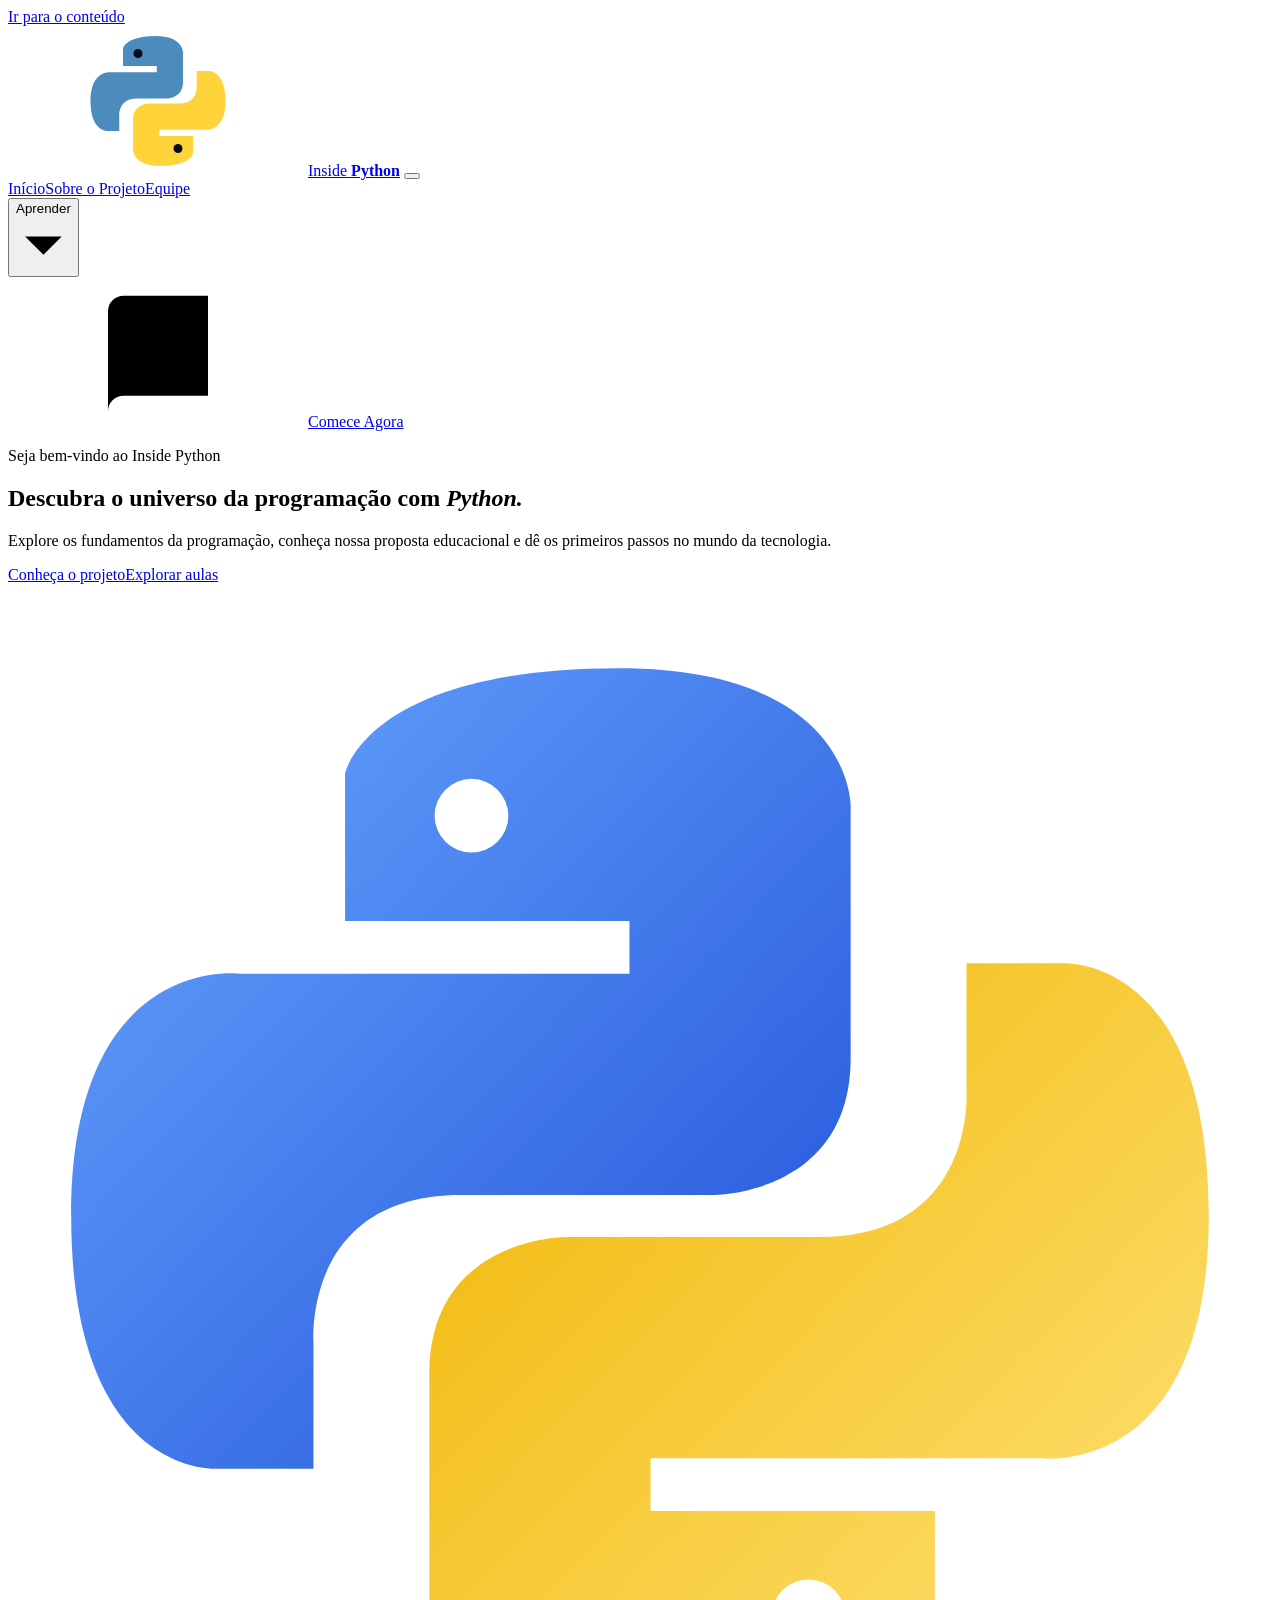
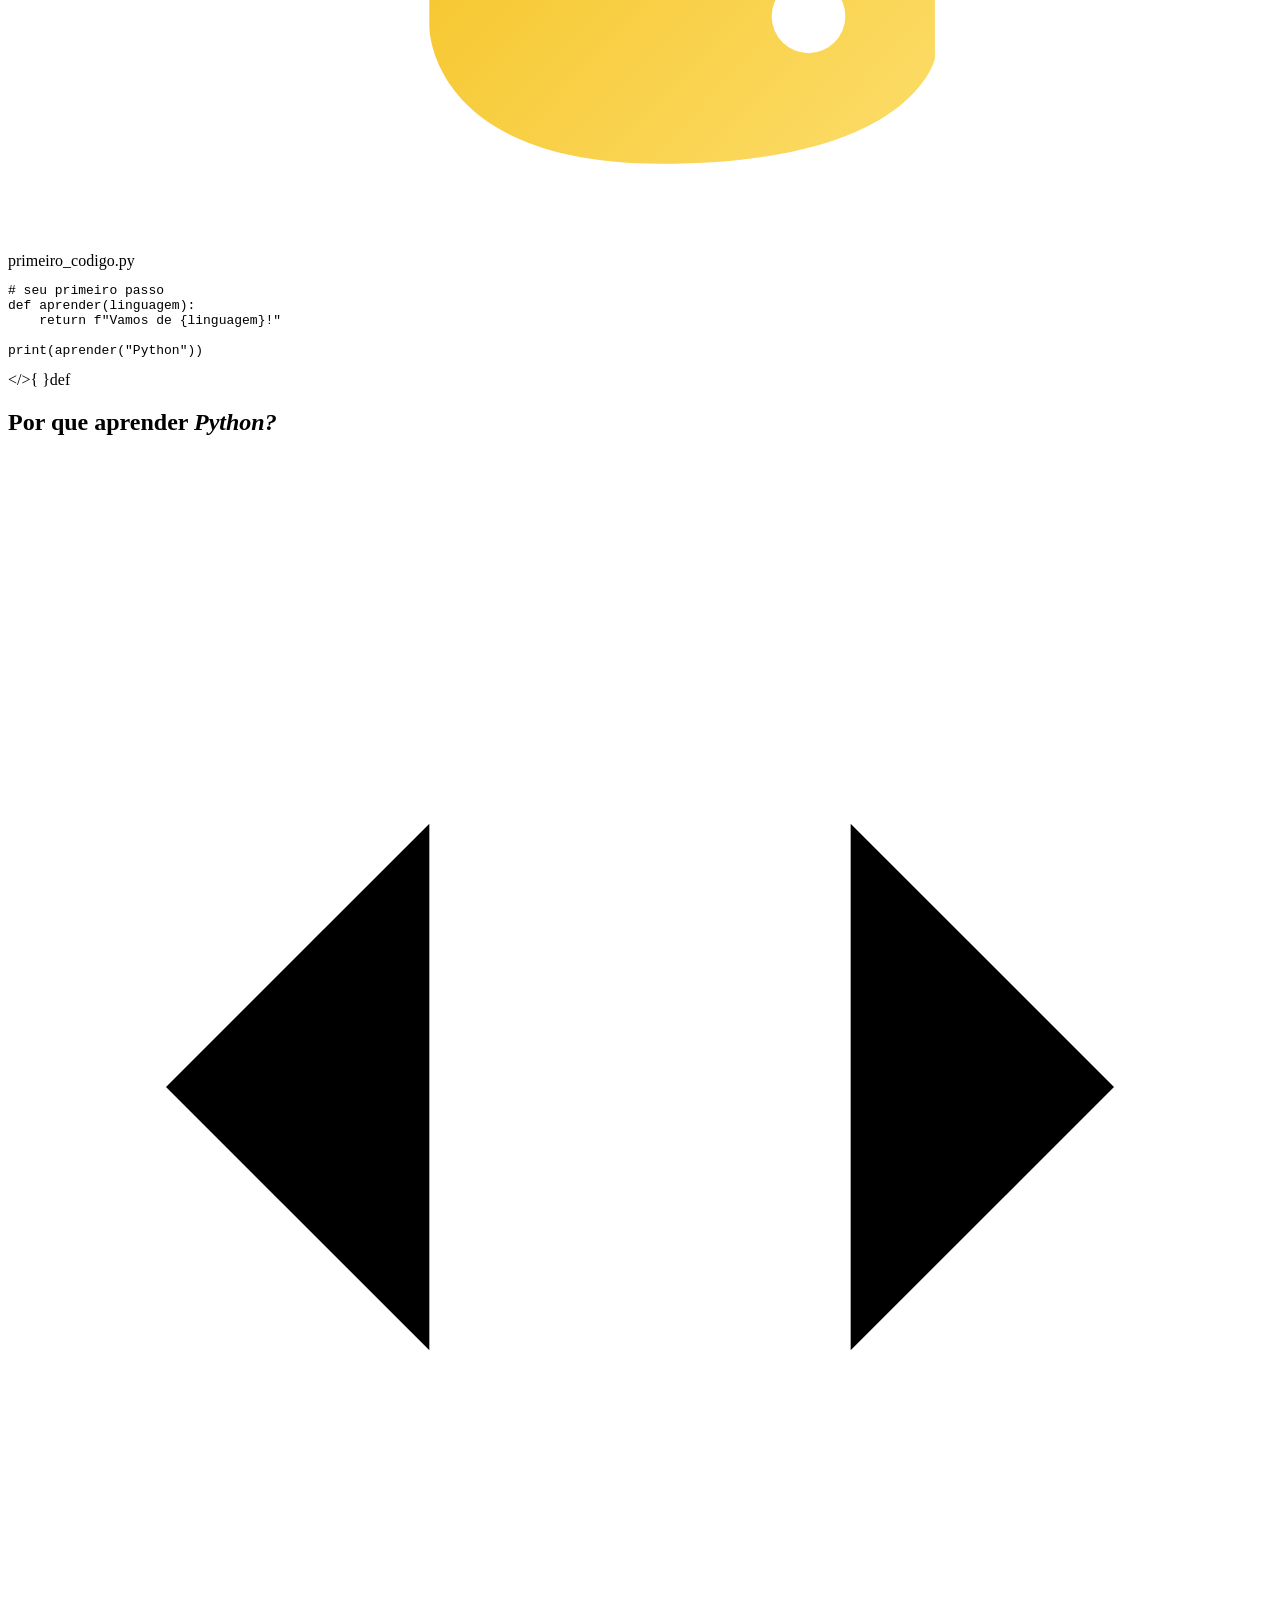
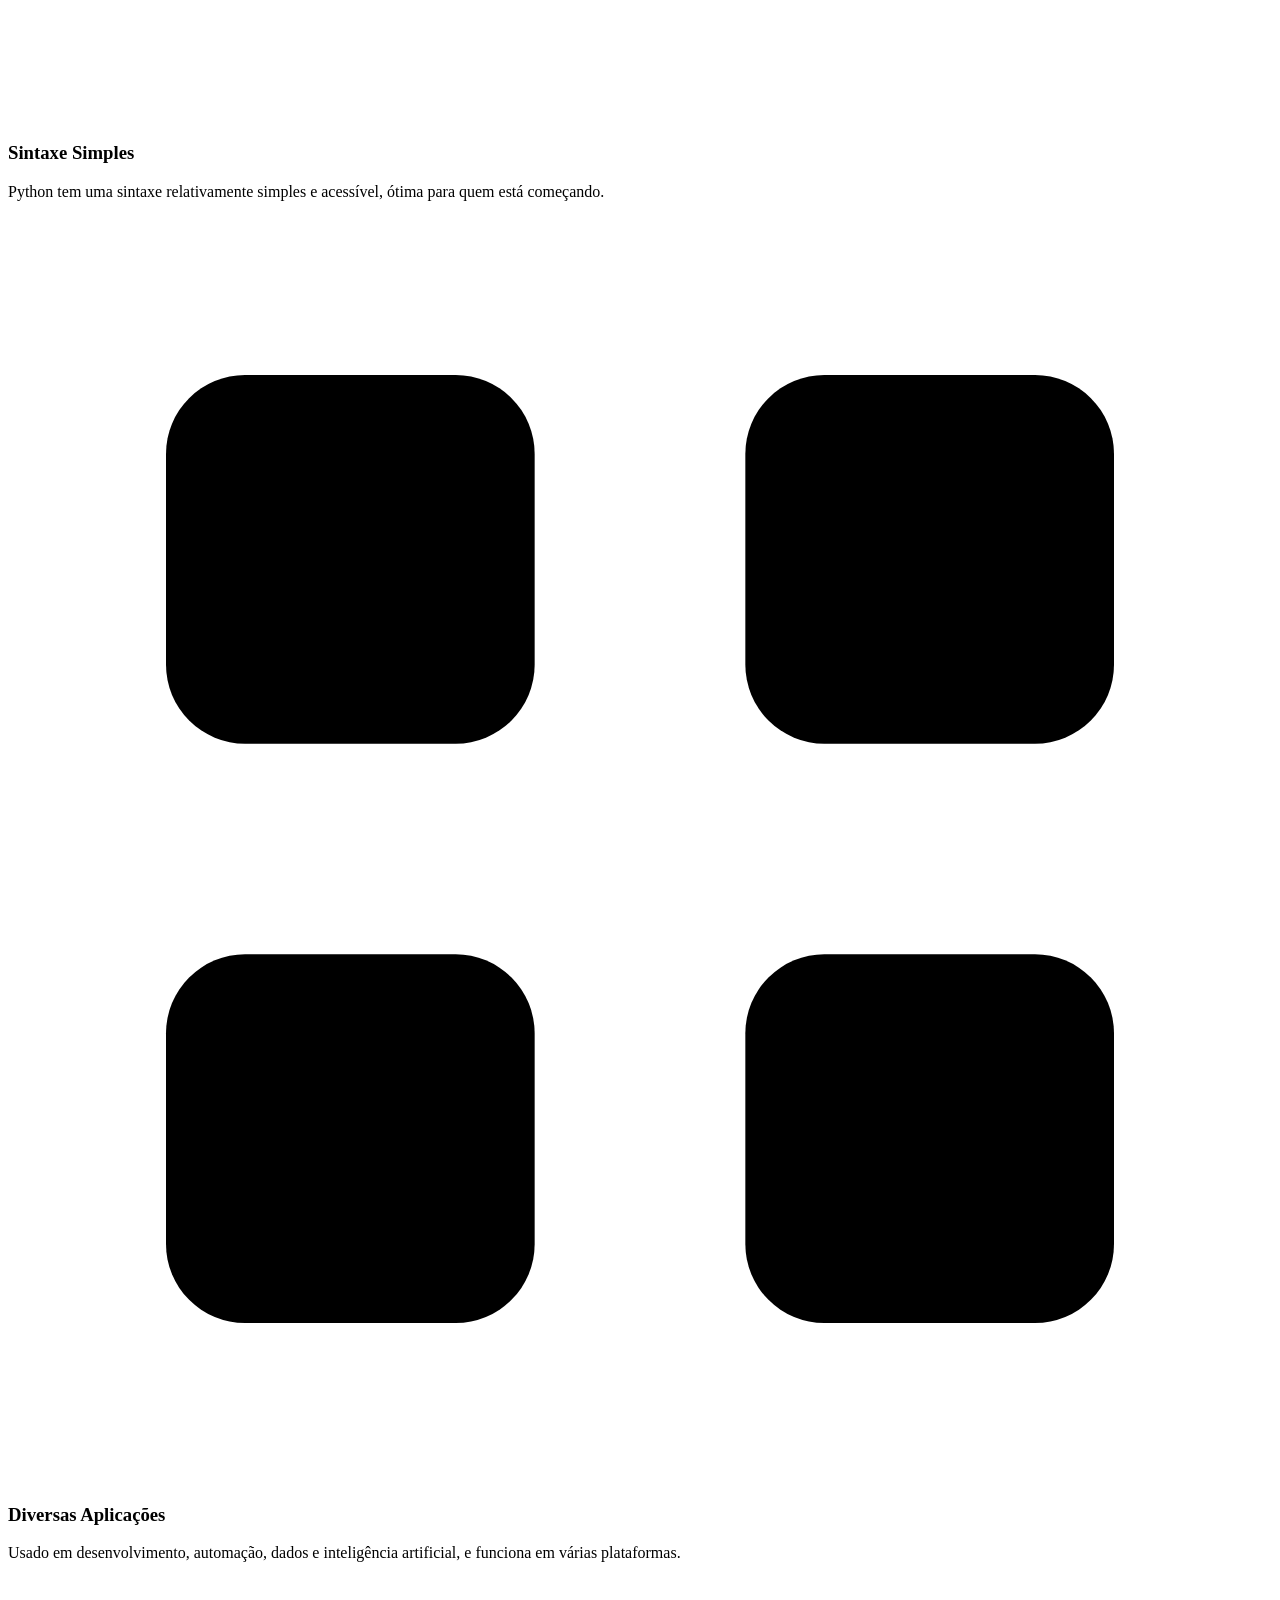
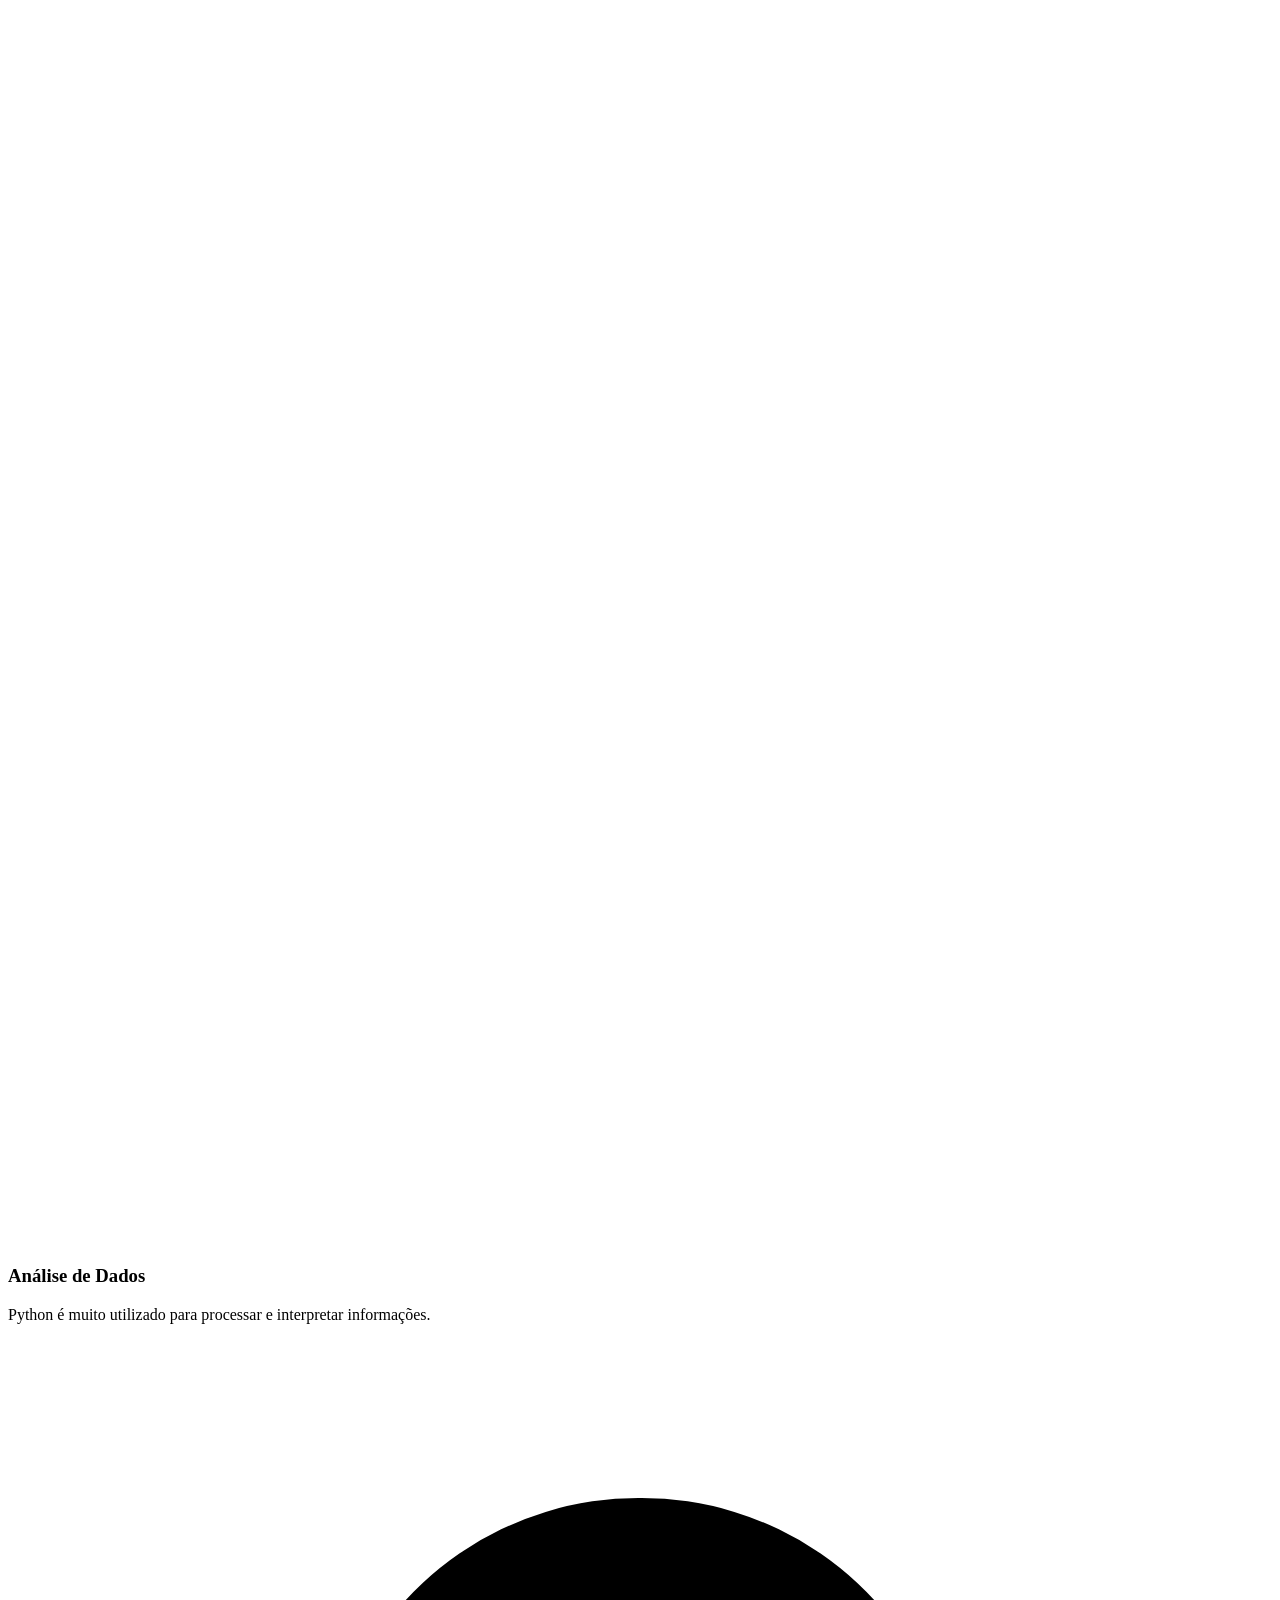
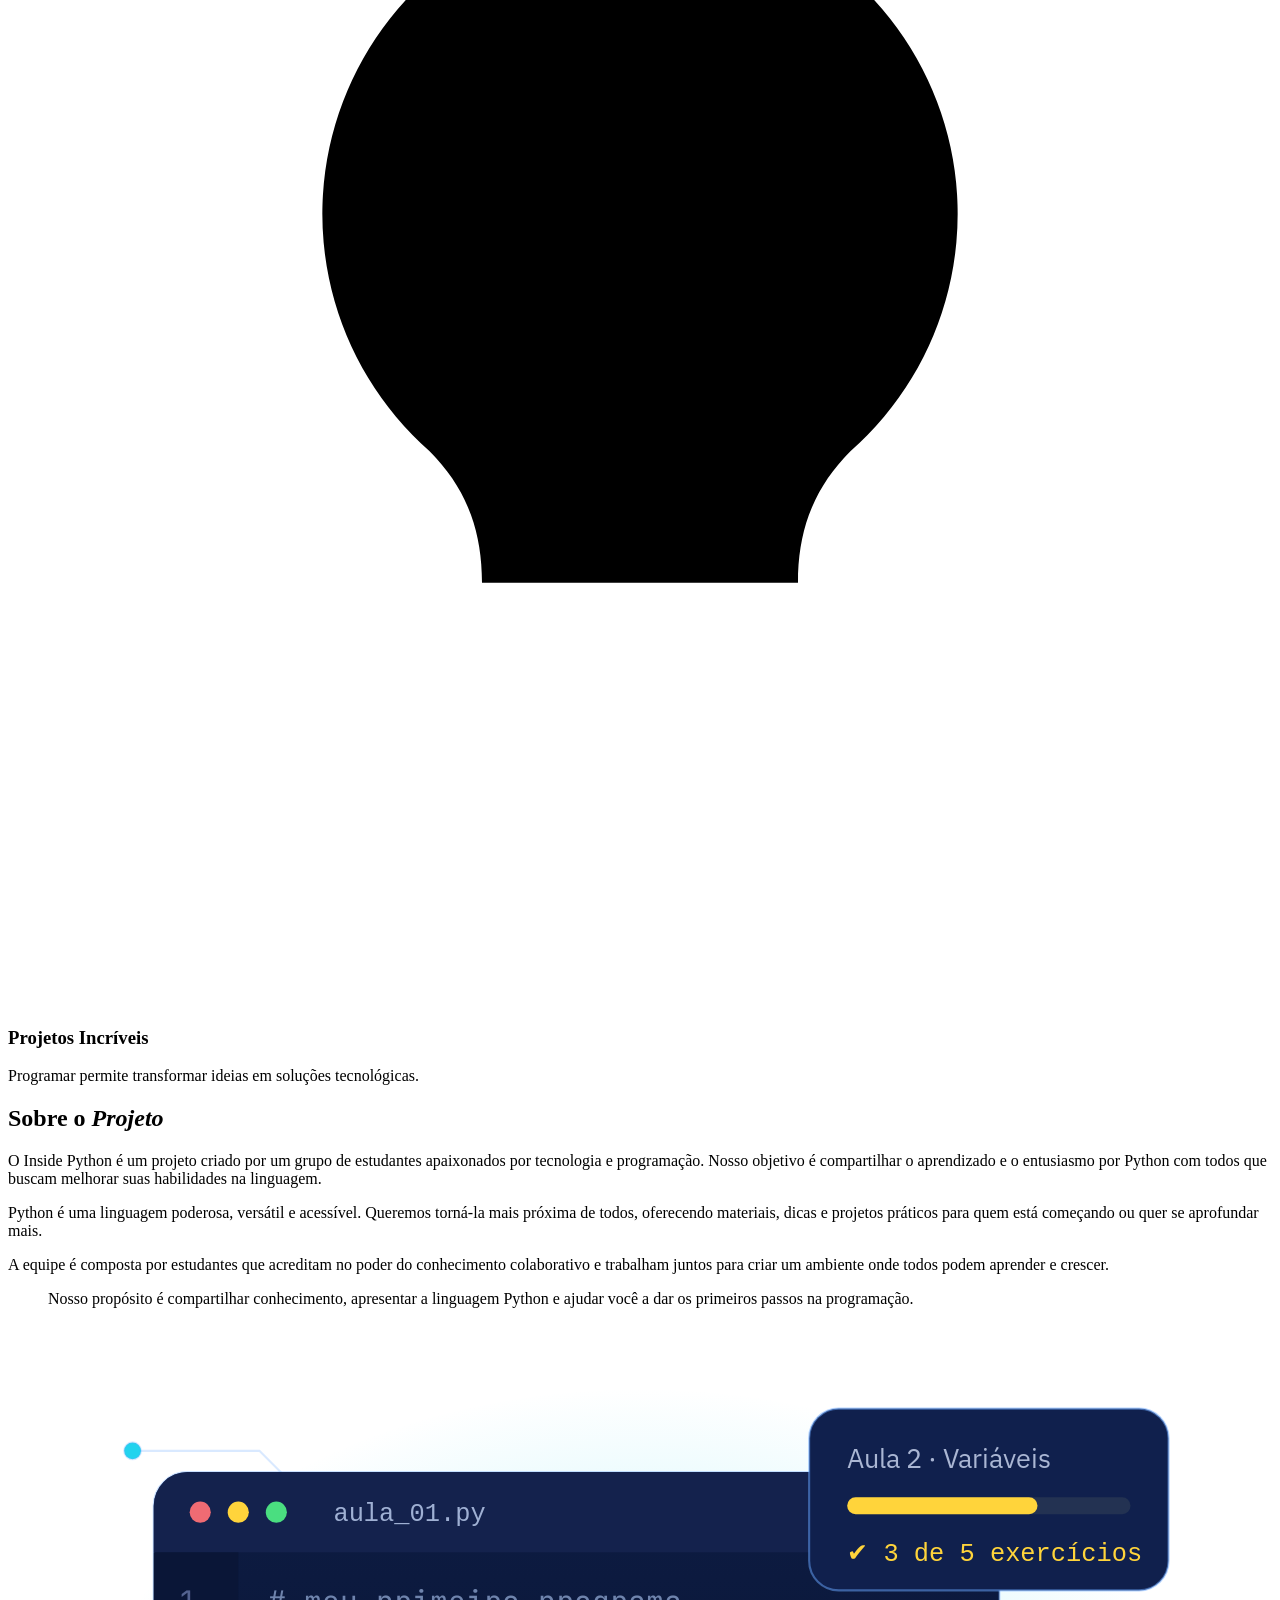
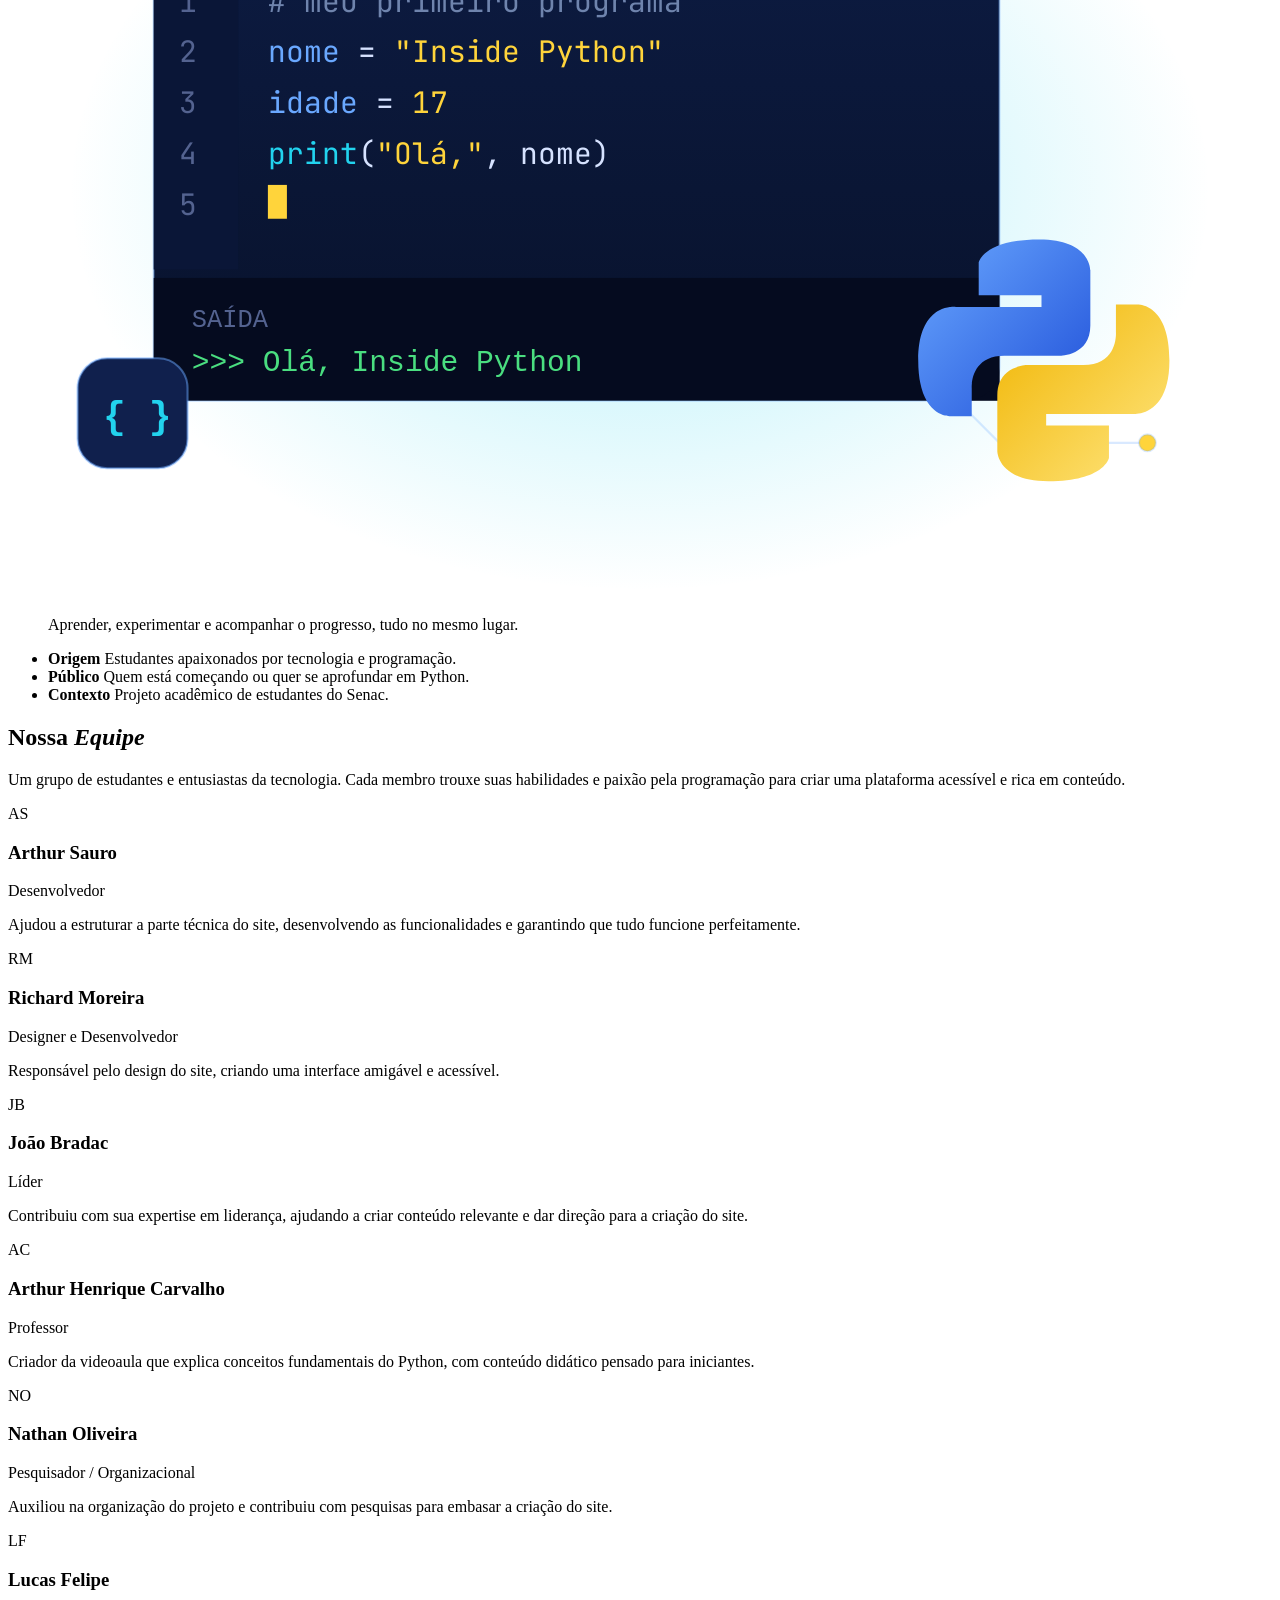
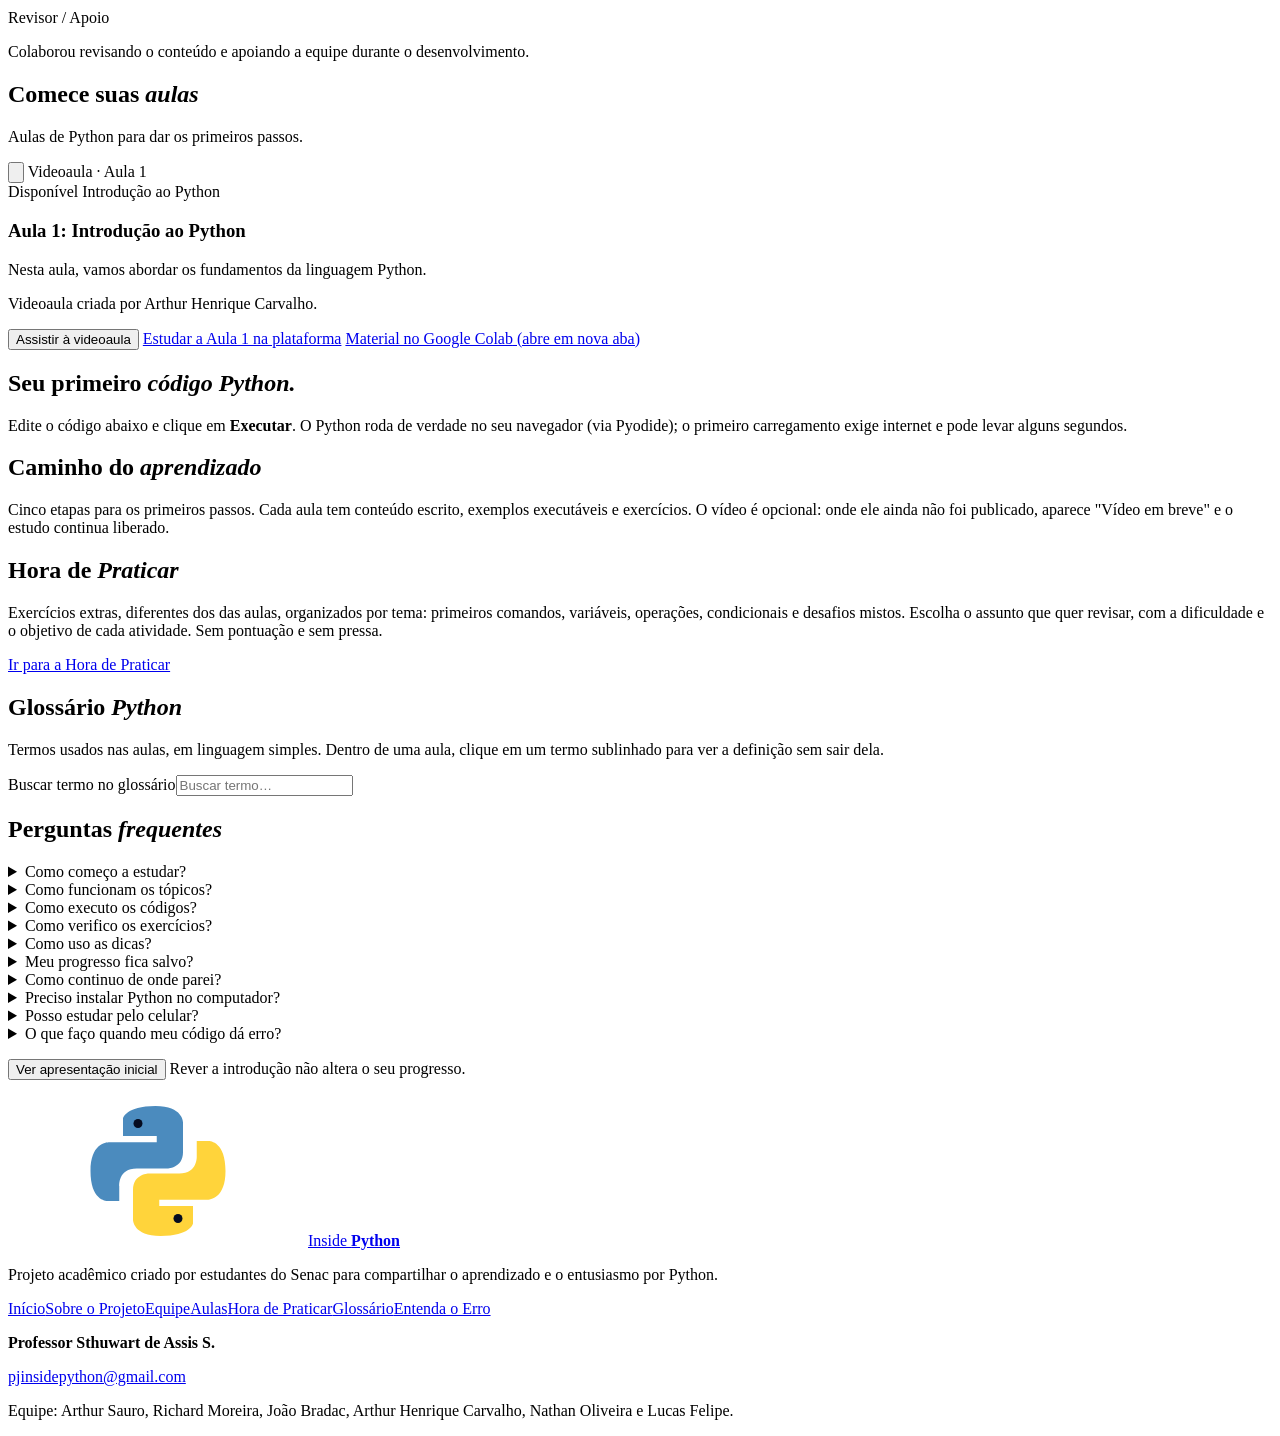
==== index.html @ a053d807 "Add files via upload" ====
<!DOCTYPE html>
<html lang="pt-BR">
<head>
<meta charset="UTF-8">
<meta name="viewport" content="width=device-width, initial-scale=1, viewport-fit=cover">
<title>Inside Python – Descubra o universo da programação com Python</title>
<meta name="description" content="Inside Python: plataforma educacional criada por estudantes do Senac para quem quer dar os primeiros passos em Python.">
<meta name="theme-color" content="#050b1f">
<link rel="icon" href="images/favicon.svg" type="image/svg+xml">
<link rel="icon" href="images/favicon-32.png" sizes="32x32" type="image/png">
<link rel="apple-touch-icon" href="images/apple-touch-icon.png">
<link rel="preconnect" href="https://fonts.googleapis.com"><link rel="preconnect" href="https://fonts.gstatic.com" crossorigin>
<link href="https://fonts.googleapis.com/css2?family=IBM+Plex+Sans:wght@400;500;600&family=Sora:wght@600;700;800&family=JetBrains+Mono:wght@400;500&display=swap" rel="stylesheet">
<link rel="stylesheet" href="css/style.css">
</head>
<body>
<svg width="0" height="0" style="position:absolute" aria-hidden="true" focusable="false"><defs>
<symbol id="py" viewBox="0 0 120 120"><path fill="#4B8BBE" d="M58 8C34 8 32 18 32 18v14h27v5H22S6 35 6 60s14 24 14 24h9V72s-1-14 14-14h24s13 0 13-13V21S80 8 58 8z"/><path fill="#FFD43B" transform="rotate(180 60 60)" d="M58 8C34 8 32 18 32 18v14h27v5H22S6 35 6 60s14 24 14 24h9V72s-1-14 14-14h24s13 0 13-13V21S80 8 58 8z"/><circle cx="44" cy="22" r="3.6" fill="#050b1f"/><circle cx="76" cy="98" r="3.6" fill="#050b1f"/></symbol>
<symbol id="i-book" viewBox="0 0 24 24"><path d="M4 5.5A2.5 2.5 0 016.5 3H20v16H6.5A2.5 2.5 0 004 21.5zM4 5.5V21M8 7h8"/></symbol>
<symbol id="i-play" viewBox="0 0 24 24"><path d="M7 4.5v15l12-7.5z"/></symbol>
<symbol id="i-redo" viewBox="0 0 24 24"><path d="M20 11a8 8 0 10-2.3 5.7M20 4v7h-7"/></symbol></defs></svg>
<a class="skip" href="#conteudo">Ir para o conteúdo</a>
<div class="progress" id="progress" aria-hidden="true"></div>

<header class="nav">
  <div class="wrap nav__in">
    <a class="brand" href="#inicio" aria-label="Inside Python – início"><svg class="brand__sym" aria-hidden="true"><use href="#py"/></svg><span class="brand__t">Inside <b>Python</b></span></a>
    <button class="nav__btn" aria-expanded="false" aria-controls="menu" aria-label="Abrir menu"><span></span><span></span><span></span></button>
    <nav id="menu" class="nav__menu" aria-label="Principal">
      <a href="#inicio">Início</a><a href="#sobre">Sobre o Projeto</a><a href="#equipe">Equipe</a>
      <div class="dd" id="dd">
        <button class="dd__btn" type="button" aria-expanded="false" aria-controls="dd-list">Aprender<svg class="dd__chev" viewBox="0 0 12 12" aria-hidden="true"><path d="M2 4.5l4 4 4-4"/></svg></button>
        <ul class="dd__list" id="dd-list" hidden>
          <li><a href="#aulas">Aulas</a></li>
          <li><a href="#praticar">Hora de Praticar</a></li>
          <li><a href="#glossario">Glossário</a></li>
          <li><button type="button" data-err-open>Entenda o Erro</button></li>
        </ul>
      </div>
      <a class="btn btn--yellow nav__cta" id="cta" href="#aula-1-t1"><svg class="ico" aria-hidden="true"><use href="#i-book"/></svg><span>Comece Agora</span></a>
    </nav>
  </div>
</header>

<main id="conteudo">
<section class="hero" id="inicio">
  <div class="wrap hero__in">
    <div class="hero__txt">
      <p class="hello"><span></span>Seja bem-vindo ao Inside Python</p>
      <h1>Descubra o universo da programação com <em>Python.</em></h1>
      <p class="lead">Explore os fundamentos da programação, conheça nossa proposta educacional e dê os primeiros passos no mundo da tecnologia.</p>
      <div class="actions"><a class="btn btn--blue" href="#sobre">Conheça o projeto</a><a class="btn btn--ghost" href="#aulas">Explorar aulas</a></div>
    </div>
    <div class="stage" aria-hidden="true">
      <div class="glow"></div>
      <svg class="py" viewBox="0 0 120 120"><defs><linearGradient id="gb" x1="0" y1="0" x2="1" y2="1"><stop offset="0" stop-color="#6aa8ff"/><stop offset="1" stop-color="#1f4fd8"/></linearGradient><linearGradient id="gy" x1="0" y1="0" x2="1" y2="1"><stop offset="0" stop-color="#ffe680"/><stop offset="1" stop-color="#f0b400"/></linearGradient></defs>
        <path d="M58 8C34 8 32 18 32 18v14h27v5H22S6 35 6 60s14 24 14 24h9V72s-1-14 14-14h24s13 0 13-13V21S80 8 58 8z" fill="url(#gb)"/>
        <path d="M58 8C34 8 32 18 32 18v14h27v5H22S6 35 6 60s14 24 14 24h9V72s-1-14 14-14h24s13 0 13-13V21S80 8 58 8z" fill="url(#gy)" transform="rotate(180 60 60)"/>
        <circle cx="44" cy="22" r="3.5" fill="#fff"/><circle cx="76" cy="98" r="3.5" fill="#fff"/></svg>
      <div class="win">
        <div class="win__bar"><i></i><i></i><i></i><span>primeiro_codigo.py</span></div>
        <pre><span class="c"># seu primeiro passo</span>
<span class="k">def</span> <span class="f">aprender</span>(linguagem):
    <span class="k">return</span> <span class="s">f"Vamos de {linguagem}!"</span>

<span class="f">print</span>(aprender(<span class="s">"Python"</span>))</pre>
      </div>
      <span class="chip chip--a">&lt;/&gt;</span><span class="chip chip--b">{ }</span><span class="chip chip--c">def</span>
    </div>
  </div>
</section>

<section class="panel-sec" id="painel" aria-label="Painel de aprendizagem"><div class="wrap" id="painel-in"></div></section>

<section class="sec" id="porque">
  <div class="wrap">
    <h2 class="rv">Por que aprender <em>Python?</em></h2>
    <div class="grid4">
      <article class="card rv"><svg viewBox="0 0 24 24"><path d="M8 7l-5 5 5 5M16 7l5 5-5 5"/></svg><h3>Sintaxe Simples</h3><p>Python tem uma sintaxe relativamente simples e acessível, ótima para quem está começando.</p></article>
      <article class="card rv"><svg viewBox="0 0 24 24"><rect x="3" y="3" width="7" height="7" rx="1.5"/><rect x="14" y="3" width="7" height="7" rx="1.5"/><rect x="3" y="14" width="7" height="7" rx="1.5"/><rect x="14" y="14" width="7" height="7" rx="1.5"/></svg><h3>Diversas Aplicações</h3><p>Usado em desenvolvimento, automação, dados e inteligência artificial, e funciona em várias plataformas.</p></article>
      <article class="card rv"><svg viewBox="0 0 24 24"><path d="M4 20V10M10 20V4M16 20v-7M22 20H2"/></svg><h3>Análise de Dados</h3><p>Python é muito utilizado para processar e interpretar informações.</p></article>
      <article class="card rv"><svg viewBox="0 0 24 24"><path d="M9 18h6M10 21h4M12 3a6 6 0 00-4 10.5c.7.7 1 1.5 1 2.5h6c0-1 .3-1.8 1-2.5A6 6 0 0012 3z"/></svg><h3>Projetos Incríveis</h3><p>Programar permite transformar ideias em soluções tecnológicas.</p></article>
    </div>
  </div>
</section>

<section class="sec sec--alt" id="sobre">
  <div class="wrap about">
    <div>
      <h2 class="rv">Sobre o <em>Projeto</em></h2>
      <p class="rv">O Inside Python é um projeto criado por um grupo de estudantes apaixonados por tecnologia e programação. Nosso objetivo é compartilhar o aprendizado e o entusiasmo por Python com todos que buscam melhorar suas habilidades na linguagem.</p>
      <p class="rv">Python é uma linguagem poderosa, versátil e acessível. Queremos torná-la mais próxima de todos, oferecendo materiais, dicas e projetos práticos para quem está começando ou quer se aprofundar mais.</p>
      <p class="rv">A equipe é composta por estudantes que acreditam no poder do conhecimento colaborativo e trabalham juntos para criar um ambiente onde todos podem aprender e crescer.</p>
      <blockquote class="quote rv">Nosso propósito é compartilhar conhecimento, apresentar a linguagem Python e ajudar você a dar os primeiros passos na programação.</blockquote>
    </div>
    <div class="side rv">
      <figure class="art">
        <svg viewBox="0 0 560 420" role="img" aria-labelledby="art-t art-d" xmlns="http://www.w3.org/2000/svg"><title id="art-t">Ambiente de programação Python</title><desc id="art-d">Ilustração de um editor de código com um programa em Python, o resultado na tela e um cartão de progresso de aula.</desc>
          <defs><linearGradient id="ab" x1="0" y1="0" x2="1" y2="1"><stop offset="0" stop-color="#6aa8ff"/><stop offset="1" stop-color="#1f4fd8"/></linearGradient><linearGradient id="ay" x1="0" y1="0" x2="1" y2="1"><stop offset="0" stop-color="#ffe680"/><stop offset="1" stop-color="#f0b400"/></linearGradient><linearGradient id="aw" x1="0" y1="0" x2="0" y2="1"><stop offset="0" stop-color="#0d1c44"/><stop offset="1" stop-color="#08122b"/></linearGradient><radialGradient id="ag" cx=".5" cy=".5" r=".5"><stop offset="0" stop-color="#22d3ee" stop-opacity=".35"/><stop offset="1" stop-color="#22d3ee" stop-opacity="0"/></radialGradient></defs>
          <ellipse cx="280" cy="220" rx="270" ry="190" fill="url(#ag)"/>
          <g stroke="#6aa8ff" stroke-opacity=".25" fill="none"><path d="M40 60h60l24 24M520 340h-70l-24-24"/><circle cx="40" cy="60" r="4" fill="#22d3ee"/><circle cx="520" cy="340" r="4" fill="#ffd43b"/></g>
          <g class="a-win"><rect x="50" y="70" width="400" height="250" rx="16" fill="url(#aw)" stroke="#6aa8ff" stroke-opacity=".35"/>
            <path d="M50 86a16 16 0 0116-16h368a16 16 0 0116 16v22H50z" fill="#14224d"/><circle cx="72" cy="89" r="5" fill="#ef6b73"/><circle cx="90" cy="89" r="5" fill="#ffd43b"/><circle cx="108" cy="89" r="5" fill="#4ade80"/><text x="135" y="93" fill="#9fb0d3" font-family="monospace" font-size="12">aula_01.py</text>
            <rect x="50" y="108" width="40" height="150" fill="#0a1637"/>
            <g font-family="JetBrains Mono,monospace" font-size="14"><g fill="#546390"><text x="62" y="136">1</text><text x="62" y="160">2</text><text x="62" y="184">3</text><text x="62" y="208">4</text><text x="62" y="232">5</text></g>
              <text x="104" y="136" fill="#6f84ad"># meu primeiro programa</text>
              <text x="104" y="160"><tspan fill="#6aa8ff">nome</tspan><tspan fill="#d6e2ff"> = </tspan><tspan fill="#ffd43b">"Inside Python"</tspan></text>
              <text x="104" y="184"><tspan fill="#6aa8ff">idade</tspan><tspan fill="#d6e2ff"> = </tspan><tspan fill="#ffd43b">17</tspan></text>
              <text x="104" y="208"><tspan fill="#22d3ee">print</tspan><tspan fill="#d6e2ff">(</tspan><tspan fill="#ffd43b">"Olá,"</tspan><tspan fill="#d6e2ff">, nome)</tspan></text>
              <rect class="a-caret" x="104" y="218" width="9" height="16" fill="#ffd43b"/></g>
            <rect x="50" y="262" width="400" height="58" rx="0" fill="#050b1f"/><path d="M50 304a16 16 0 0016 16h368a16 16 0 0016-16v16H50z" fill="#050b1f"/>
            <text x="68" y="285" fill="#546390" font-family="monospace" font-size="12">SAÍDA</text><text x="68" y="306" fill="#4ade80" font-family="monospace" font-size="14">&gt;&gt;&gt; Olá, Inside Python</text></g>
          <g class="a-card"><rect x="360" y="40" width="170" height="86" rx="14" fill="#10204d" stroke="#6aa8ff" stroke-opacity=".5"/><text x="378" y="68" fill="#aab6d3" font-family="IBM Plex Sans,sans-serif" font-size="13">Aula 2 · Variáveis</text><rect x="378" y="82" width="134" height="8" rx="4" fill="#233252"/><rect class="a-bar" x="378" y="82" width="90" height="8" rx="4" fill="#ffd43b"/><text x="378" y="112" fill="#ffd43b" font-family="monospace" font-size="12">✔ 3 de 5 exercícios</text></g>
          <g class="a-py"><path d="M58 8C34 8 32 18 32 18v14h27v5H22S6 35 6 60s14 24 14 24h9V72s-1-14 14-14h24s13 0 13-13V21S80 8 58 8z" fill="url(#ab)" transform="translate(405 235) scale(1.1)"/><path d="M58 8C34 8 32 18 32 18v14h27v5H22S6 35 6 60s14 24 14 24h9V72s-1-14 14-14h24s13 0 13-13V21S80 8 58 8z" fill="url(#ay)" transform="translate(405 235) scale(1.1) rotate(180 60 60)"/></g>
          <g class="a-chip" font-family="monospace" font-weight="700" font-size="18"><rect x="14" y="300" width="52" height="52" rx="14" fill="#10204d" stroke="#6aa8ff" stroke-opacity=".5"/><text x="26" y="333" fill="#22d3ee">{ }</text></g>
        </svg>
        <figcaption>Aprender, experimentar e acompanhar o progresso, tudo no mesmo lugar.</figcaption></figure>
      <ul class="facts">
        <li><b>Origem</b> Estudantes apaixonados por tecnologia e programação.</li>
        <li><b>Público</b> Quem está começando ou quer se aprofundar em Python.</li>
        <li><b>Contexto</b> Projeto acadêmico de estudantes do Senac.</li>
      </ul>
    </div>
  </div>
</section>

<section class="sec" id="equipe">
  <div class="wrap">
    <h2 class="rv">Nossa <em>Equipe</em></h2>
    <p class="sub rv">Um grupo de estudantes e entusiastas da tecnologia. Cada membro trouxe suas habilidades e paixão pela programação para criar uma plataforma acessível e rica em conteúdo.</p>
    <div class="team">
      <article class="card rv"><span class="av" aria-hidden="true">AS</span><h3>Arthur Sauro</h3><p class="role">Desenvolvedor</p><p>Ajudou a estruturar a parte técnica do site, desenvolvendo as funcionalidades e garantindo que tudo funcione perfeitamente.</p></article>
      <article class="card rv"><span class="av" aria-hidden="true">RM</span><h3>Richard Moreira</h3><p class="role">Designer e Desenvolvedor</p><p>Responsável pelo design do site, criando uma interface amigável e acessível.</p></article>
      <article class="card rv"><span class="av" aria-hidden="true">JB</span><h3>João Bradac</h3><p class="role">Líder</p><p>Contribuiu com sua expertise em liderança, ajudando a criar conteúdo relevante e dar direção para a criação do site.</p></article>
      <article class="card rv"><span class="av" aria-hidden="true">AC</span><h3>Arthur Henrique Carvalho</h3><p class="role">Professor</p><p>Criador da videoaula que explica conceitos fundamentais do Python, com conteúdo didático pensado para iniciantes.</p></article>
      <article class="card rv"><span class="av" aria-hidden="true">NO</span><h3>Nathan Oliveira</h3><p class="role">Pesquisador / Organizacional</p><p>Auxiliou na organização do projeto e contribuiu com pesquisas para embasar a criação do site.</p></article>
      <article class="card rv"><span class="av" aria-hidden="true">LF</span><h3>Lucas Felipe</h3><p class="role">Revisor / Apoio</p><p>Colaborou revisando o conteúdo e apoiando a equipe durante o desenvolvimento.</p></article>
    </div>
  </div>
</section>

<section class="sec sec--alt" id="aulas">
  <div class="wrap">
    <h2 class="rv">Comece suas <em>aulas</em></h2>
    <p class="sub rv">Aulas de Python para dar os primeiros passos.</p>
    <article class="lesson rv">
      <div class="player" id="player">
        <button class="play" id="playBtn" type="button" aria-label="Assistir à videoaula da Aula 1"><svg viewBox="0 0 24 24"><path d="M8 5v14l11-7z"/></svg></button>
        <span class="player__tag">Videoaula · Aula 1</span>
      </div>
      <div class="lesson__body">
        <span class="tag tag--on">Disponível</span> <span class="tag">Introdução ao Python</span>
        <h3>Aula 1: Introdução ao Python</h3>
        <p>Nesta aula, vamos abordar os fundamentos da linguagem Python.</p>
        <p class="small">Videoaula criada por Arthur Henrique Carvalho.</p>
        <div class="actions">
          <button class="btn btn--yellow" id="watchBtn" type="button">Assistir à videoaula</button>
          <a class="btn btn--blue" href="#aula-1">Estudar a Aula 1 na plataforma</a>
          <a class="btn btn--ghost" href="https://colab.research.google.com/drive/1t9mxslkMAQFUQeJvBIo8rGVgaEMYfYWJ" target="_blank" rel="noopener noreferrer">Material no Google Colab<span class="sr"> (abre em nova aba)</span></a>
        </div>
        <p class="note" id="note" hidden></p>
      </div>
    </article>
  </div>
</section>

<section class="sec" id="pratique">
  <div class="wrap">
    <h2 class="rv">Seu primeiro <em>código Python.</em></h2>
    <p class="sub rv">Edite o código abaixo e clique em <b>Executar</b>. O Python roda de verdade no seu navegador (via Pyodide); o primeiro carregamento exige internet e pode levar alguns segundos.</p>
    <div id="home-editor" class="rv"></div>
  </div>
</section>

<section class="sec sec--alt" id="caminho">
  <div class="wrap">
    <h2 class="rv">Caminho do <em>aprendizado</em></h2>
    <p class="sub rv">Cinco etapas para os primeiros passos. Cada aula tem conteúdo escrito, exemplos executáveis e exercícios. O vídeo é opcional: onde ele ainda não foi publicado, aparece "Vídeo em breve" e o estudo continua liberado.</p>
    <ol class="path" id="path"></ol>
    <p class="priv" id="resume"></p>
  </div>
</section>

<section class="sec sec--alt" id="praticar-home">
  <div class="wrap pract">
    <div><h2 class="rv">Hora de <em>Praticar</em></h2><p class="sub rv">Exercícios extras, diferentes dos das aulas, organizados por tema: primeiros comandos, variáveis, operações, condicionais e desafios mistos. Escolha o assunto que quer revisar, com a dificuldade e o objetivo de cada atividade. Sem pontuação e sem pressa.</p></div>
    <a class="btn btn--yellow rv" href="#praticar">Ir para a Hora de Praticar</a>
  </div>
</section>

<section class="sec" id="glossario">
  <div class="wrap">
    <h2 class="rv">Glossário <em>Python</em></h2>
    <p class="sub rv">Termos usados nas aulas, em linguagem simples. Dentro de uma aula, clique em um termo sublinhado para ver a definição sem sair dela.</p>
    <label class="gsearch"><span class="sr">Buscar termo no glossário</span><input id="gq-home" type="search" placeholder="Buscar termo…" autocomplete="off"></label>
    <div class="gloss" id="gloss-home"></div>
  </div>
</section>

<section class="sec" id="faq">
  <div class="wrap faq">
    <h2 class="rv">Perguntas <em>frequentes</em></h2>
    <details class="rv"><summary>Como começo a estudar?</summary><p>Clique em “Comece Agora” (ou “Começar pela Aula 1”). Na primeira vez, uma apresentação rápida mostra como a plataforma funciona, e você pode pulá-la. Depois você entra na Aula 1, no primeiro tópico. Não há cadastro nem login.</p></details>
    <details class="rv"><summary>Como funcionam os tópicos?</summary><p>Cada tópico tem cinco etapas curtas: Entenda (a ideia, em linguagem simples), Observe (um exemplo explicado linha por linha), Experimente (você altera e executa o código), Pratique (exercícios do tópico) e Revise (um resumo e uma pergunta rápida). No Estudo Guiado você vê uma etapa por vez; na Navegação Livre, todas as etapas do tópico aparecem juntas. Nada fica bloqueado: você pode ir e voltar.</p></details>
    <details class="rv"><summary>Como executo os códigos?</summary><p>Nas etapas Experimente e Pratique há um editor. O botão “Executar código” roda o programa de verdade, com Python no seu navegador (via Pyodide), e mostra o resultado. Na primeira execução, o site baixa o interpretador, então é preciso internet e pode levar alguns segundos. Programas que passam de 8 segundos são interrompidos.</p></details>
    <details class="rv"><summary>Como verifico os exercícios?</summary><p>“Executar” só roda o seu programa. “Verificar resposta” testa se ele resolve o exercício: o site executa o seu código com valores diferentes e confere o comportamento, então soluções diferentes podem estar certas. O retorno diz se há erro de sintaxe, erro durante a execução, resultado diferente do esperado, resposta incompleta ou resposta correta. A verificação confere o resultado, não o jeito de pensar.</p></details>
    <details class="rv"><summary>Como uso as dicas?</summary><p>Cada exercício tem até três dicas, que aparecem uma de cada vez: primeiro uma lembrança do conceito, depois uma estratégia e, por fim, a estrutura da solução com lacunas. A solução completa só pode ser vista depois de você tentar verificar a resposta, e vem com uma explicação.</p></details>
    <details class="rv"><summary>Meu progresso fica salvo?</summary><p>Sim, mas apenas neste navegador e neste aparelho, sem cadastro. Se você limpar os dados do navegador, usar outro aparelho ou uma aba anônima, ele não será encontrado: não há sincronização entre dispositivos. O progresso serve de orientação e não bloqueia nenhuma aula.</p></details>
    <details class="rv"><summary>Como continuo de onde parei?</summary><p>Quando você tem progresso, o botão amarelo do menu vira “Continuar Estudando” e leva direto ao ponto pendente mais recente. O painel de aprendizagem, logo abaixo do início da página, mostra a aula atual, o último tópico e a próxima atividade. Só são marcados como concluídos os tópicos que você conclui e os exercícios que você acerta: abrir um conteúdo não conta.</p></details>
    <details class="rv"><summary>Preciso instalar Python no computador?</summary><p>Não. Tudo roda dentro do site. Instalar o Python só será necessário mais adiante, quando você quiser criar programas fora daqui.</p></details>
    <details class="rv"><summary>Posso estudar pelo celular?</summary><p>Pode. O menu das aulas fica recolhido, os exercícios aparecem em uma coluna e os botões têm tamanho confortável. Digitar código no celular é mais lento; para os exercícios maiores, computador ou tablet costumam ser mais confortáveis.</p></details>
    <details class="rv"><summary>O que faço quando meu código dá erro?</summary><p>Respire: errar faz parte. Leia a mensagem, que costuma dizer o tipo do erro e a linha. Clique em “Entenda este erro” para ver o que ele significa, um exemplo errado e um corrigido. Se ainda assim travar, use as dicas do exercício, uma de cada vez, e tente de novo.</p></details>
    <p class="faq-help"><button class="linkbtn" type="button" data-welcome-open>Ver apresentação inicial</button><span class="small"> Rever a introdução não altera o seu progresso.</span></p>
  </div>
</section>
</main>
<main id="lesson" hidden aria-label="Ambiente de aulas"></main>

<footer class="foot">
  <div class="wrap foot__in">
    <div><a class="brand" href="#inicio" aria-label="Inside Python – início"><svg class="brand__sym" aria-hidden="true"><use href="#py"/></svg><span class="brand__t">Inside <b>Python</b></span></a>
      <p>Projeto acadêmico criado por estudantes do Senac para compartilhar o aprendizado e o entusiasmo por Python.</p></div>
    <nav aria-label="Rodapé"><a href="#inicio">Início</a><a href="#sobre">Sobre o Projeto</a><a href="#equipe">Equipe</a><a href="#aulas">Aulas</a><a href="#praticar">Hora de Praticar</a><a href="#glossario">Glossário</a><a href="#" data-err-open>Entenda o Erro</a></nav>
    <div><p><strong>Professor Sthuwart de Assis S.</strong></p><p><a href="mailto:pjinsidepython@gmail.com">pjinsidepython@gmail.com</a></p>
      <p class="small">Equipe: Arthur Sauro, Richard Moreira, João Bradac, Arthur Henrique Carvalho, Nathan Oliveira e Lucas Felipe.</p></div>
  </div>
</footer>
<dialog id="welcome" class="wdlg" aria-label="Boas-vindas ao Inside Python">
  <div class="wdlg__top"><svg class="brand__sym" aria-hidden="true"><use href="#py"/></svg><p class="small" id="wcount" aria-live="polite">Etapa 1 de 3</p><button class="linkbtn" type="button" data-wskip>Pular apresentação</button></div>
  <div class="wstep"><h2 tabindex="-1">Bem-vindo ao Inside Python!</h2><p>O Inside Python foi criado por estudantes para você dar os primeiros passos na programação com Python, de forma simples, interativa e no seu ritmo.</p><p>Aqui, errar faz parte: experimente à vontade e aprenda colocando a mão no código.</p></div>
  <div class="wstep" hidden><h2 tabindex="-1">Aprenda colocando em prática</h2>
    <ol class="wlist"><li><b>Aulas curtas:</b> cada tópico tem explicação, exemplo, experimento, exercício e revisão.</li><li><b>Editor de código:</b> o Python roda de verdade no seu navegador. Altere o código e clique em “Executar código”.</li><li><b>Exercícios:</b> com dicas, uma de cada vez, se você travar.</li><li><b>Verificar resposta:</b> testa se o seu programa resolve o exercício.</li></ol>
    <svg class="wart" viewBox="0 0 320 96" aria-hidden="true"><rect x="2" y="2" width="316" height="92" rx="12" fill="#08122b" stroke="#6aa8ff" stroke-opacity=".4"/><circle cx="18" cy="16" r="4" fill="#ef6b73"/><circle cx="32" cy="16" r="4" fill="#ffd43b"/><circle cx="46" cy="16" r="4" fill="#4ade80"/><g font-family="monospace" font-size="13"><text x="18" y="46" fill="#6aa8ff">nome <tspan fill="#d6e2ff">= </tspan><tspan fill="#ffd43b">"Ana"</tspan></text><text x="18" y="68" fill="#22d3ee">print<tspan fill="#d6e2ff">(nome)</tspan></text></g><rect x="200" y="36" width="104" height="44" rx="8" fill="#050b1f"/><text x="212" y="63" font-family="monospace" font-size="13" fill="#4ade80">&gt;&gt;&gt; Ana</text></svg></div>
  <div class="wstep" hidden><h2 tabindex="-1">Tudo pronto para começar!</h2><p>O Inside Python tem cinco aulas, e você pode estudar na ordem que preferir. Seu progresso é salvo neste navegador, para você continuar de onde parou.</p><p class="small">Ele fica apenas neste aparelho e navegador: não há sincronização com outros dispositivos.</p></div>
  <div class="wdlg__bot"><span class="wdots" aria-hidden="true"><i></i><i></i><i></i></span><button class="btn btn--ghost" type="button" data-wp>Voltar</button><button class="btn btn--yellow" type="button" data-wn>Continuar</button><button class="btn btn--yellow" type="button" data-wgo hidden>Iniciar Aula 1</button></div>
</dialog>
<div id="toast" class="toast" role="status" aria-live="polite"></div>
<dialog id="gloss" class="gdlg" aria-label="Glossário Python"><div class="gdlg__bar"><h2>Glossário Python</h2><button class="btn btn--ghost btn--sm" type="button" data-x>Fechar</button></div><label class="gsearch gsearch--dlg"><span class="sr">Buscar termo no glossário</span><input id="gq" type="search" placeholder="Buscar termo…" autocomplete="off"></label><div class="gloss" id="glist"></div></dialog>
<dialog id="errs" class="gdlg" aria-label="Entenda o Erro"><div class="gdlg__bar"><h2>Entenda o Erro</h2><button class="btn btn--ghost btn--sm" type="button" data-x>Fechar</button></div><p class="gnote">Mensagens de erro não são broncas: são pistas. Veja o que cada uma significa e como corrigir.</p><div class="elist" id="elist"></div></dialog>
<script src="js/lessons.js"></script>
<script src="js/lessons2.js"></script>
<script src="js/lessons3.js"></script>
<script src="js/outputs.js"></script>
<script src="js/editor.js"></script>
<script src="js/main.js"></script>
<script src="js/app.js"></script>
</body>
</html>
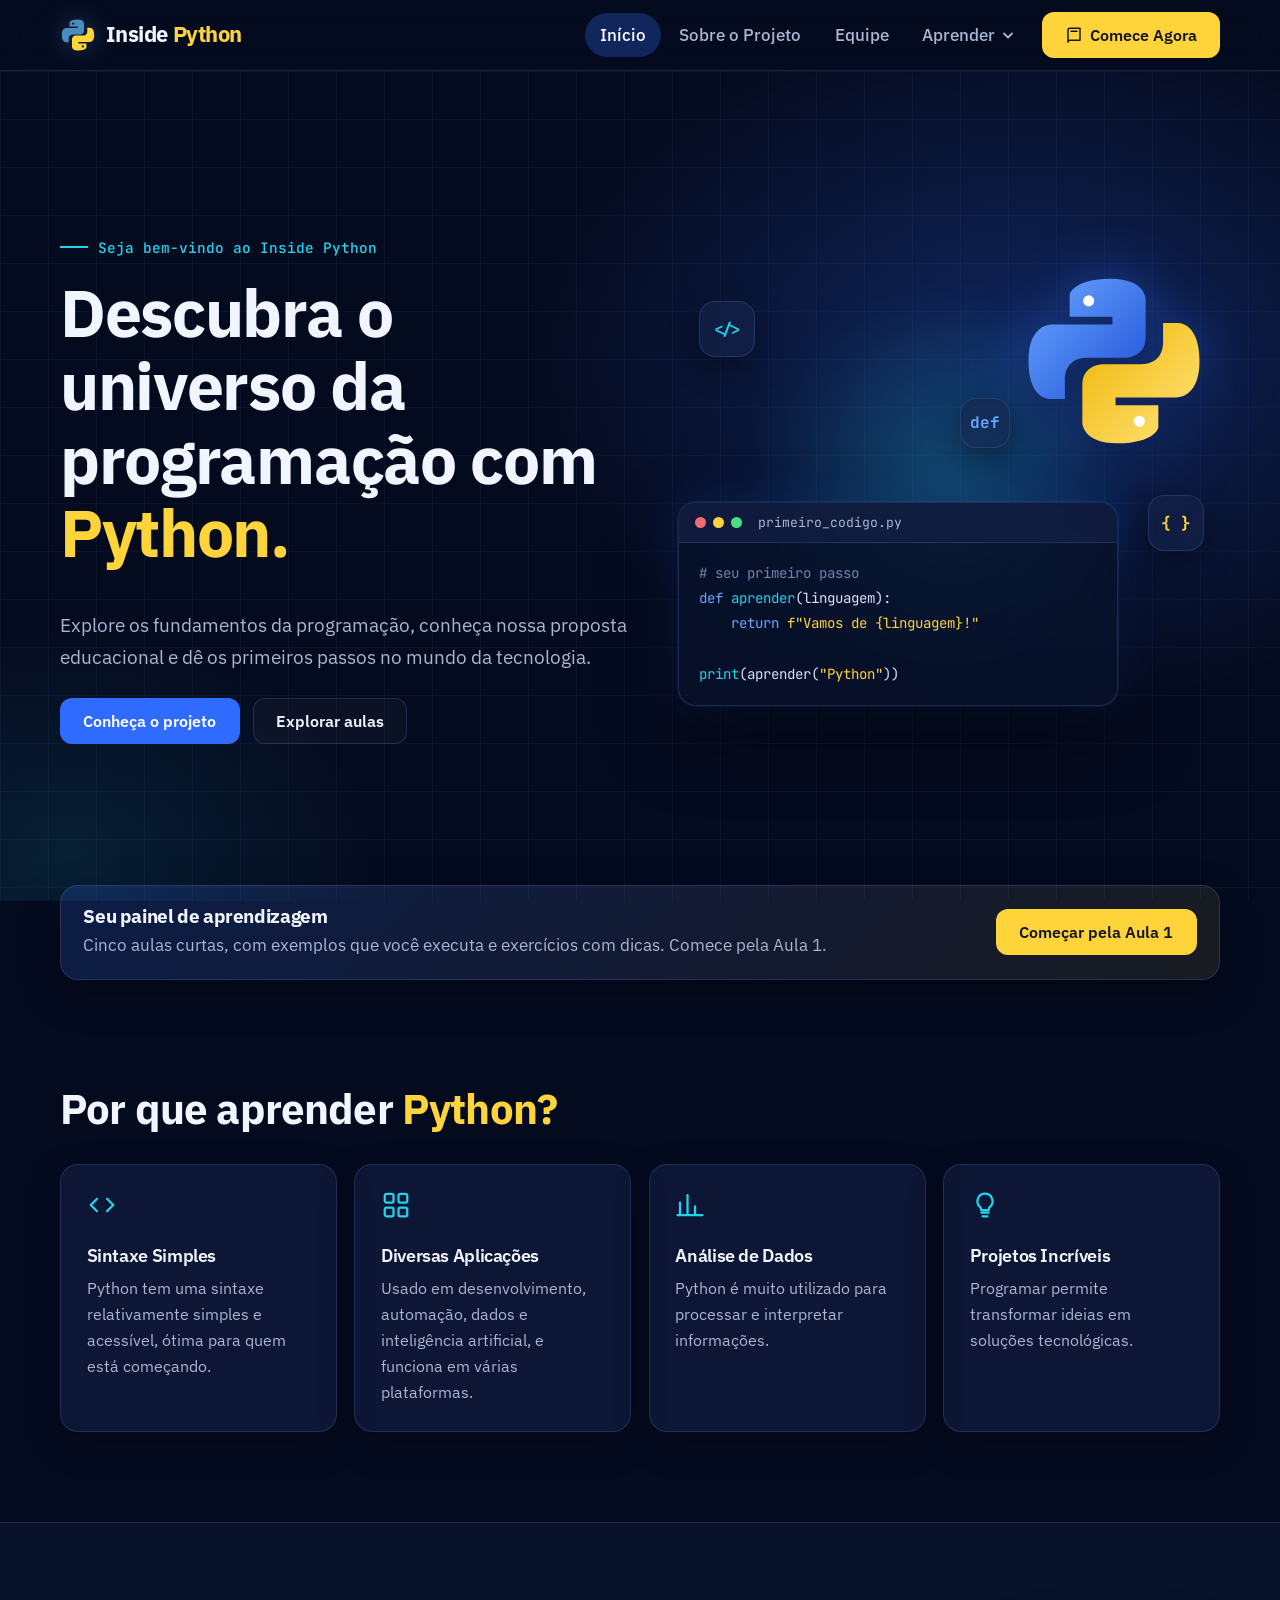
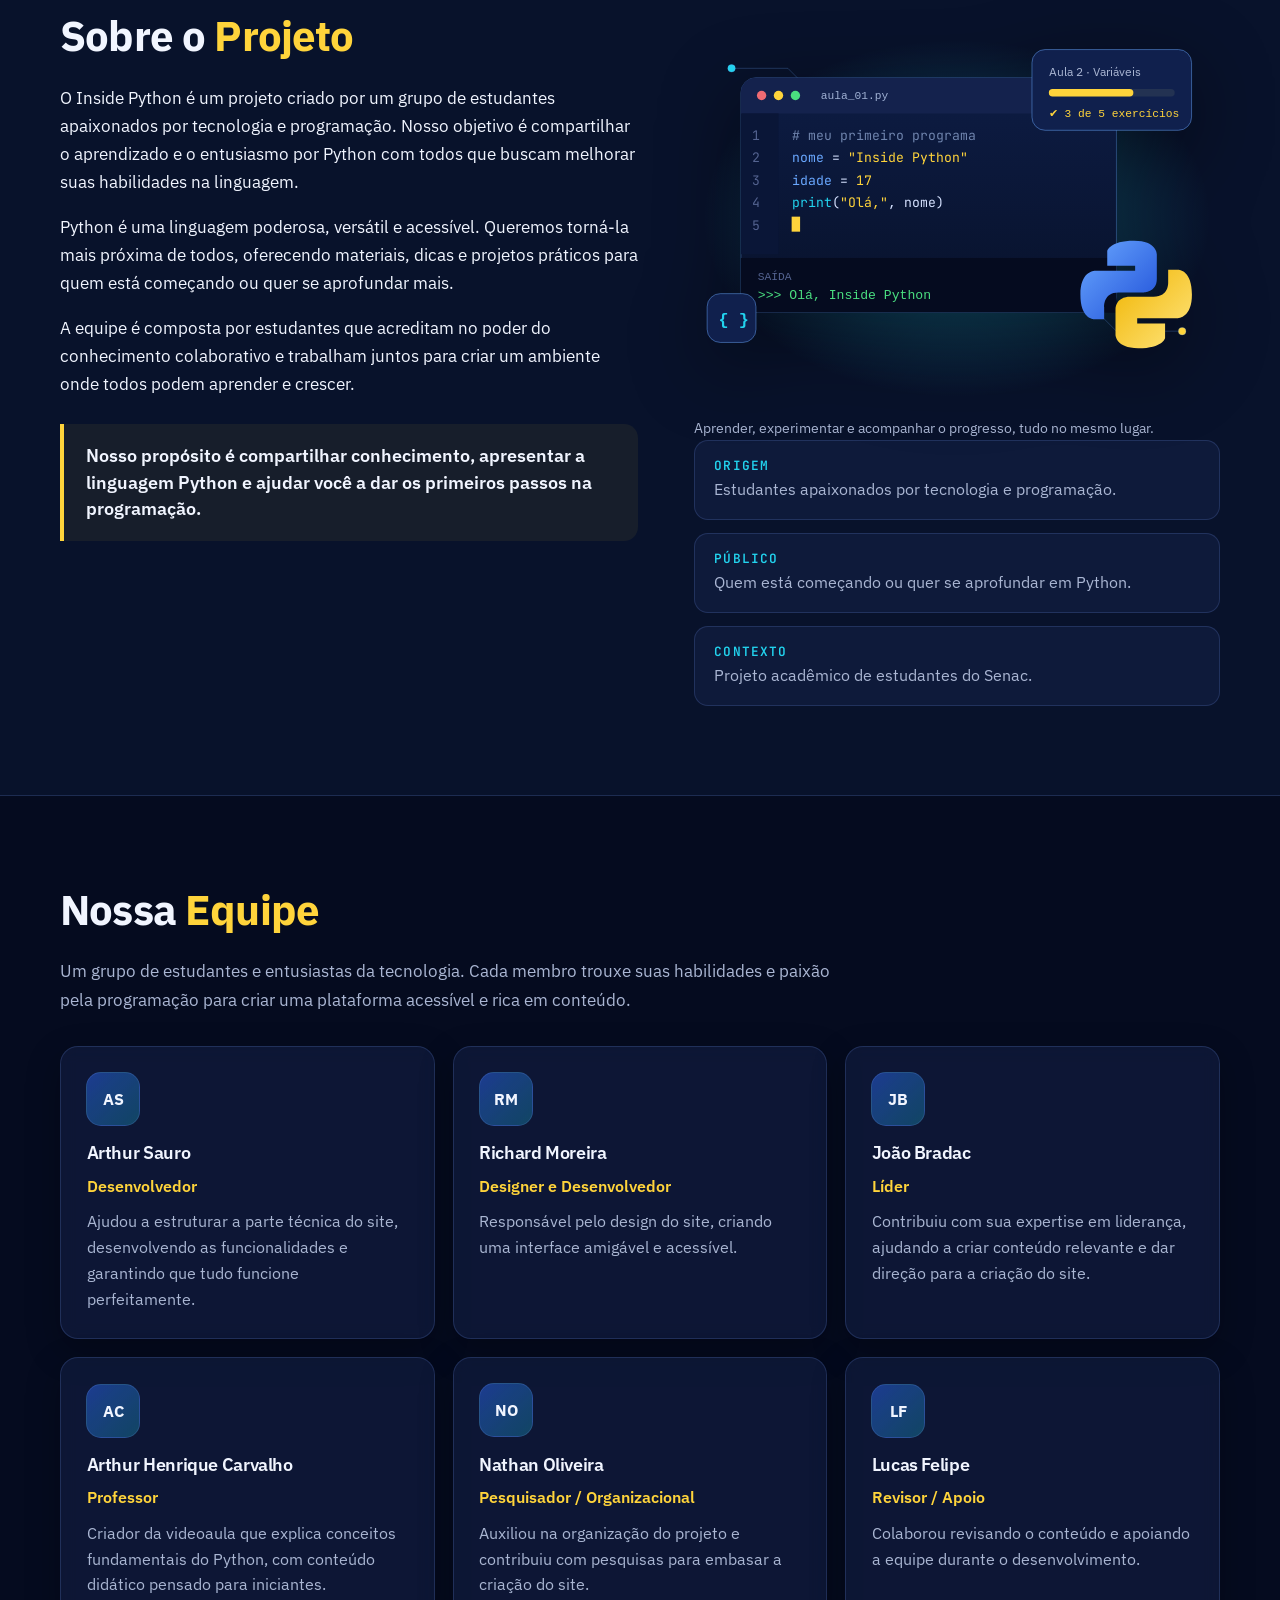
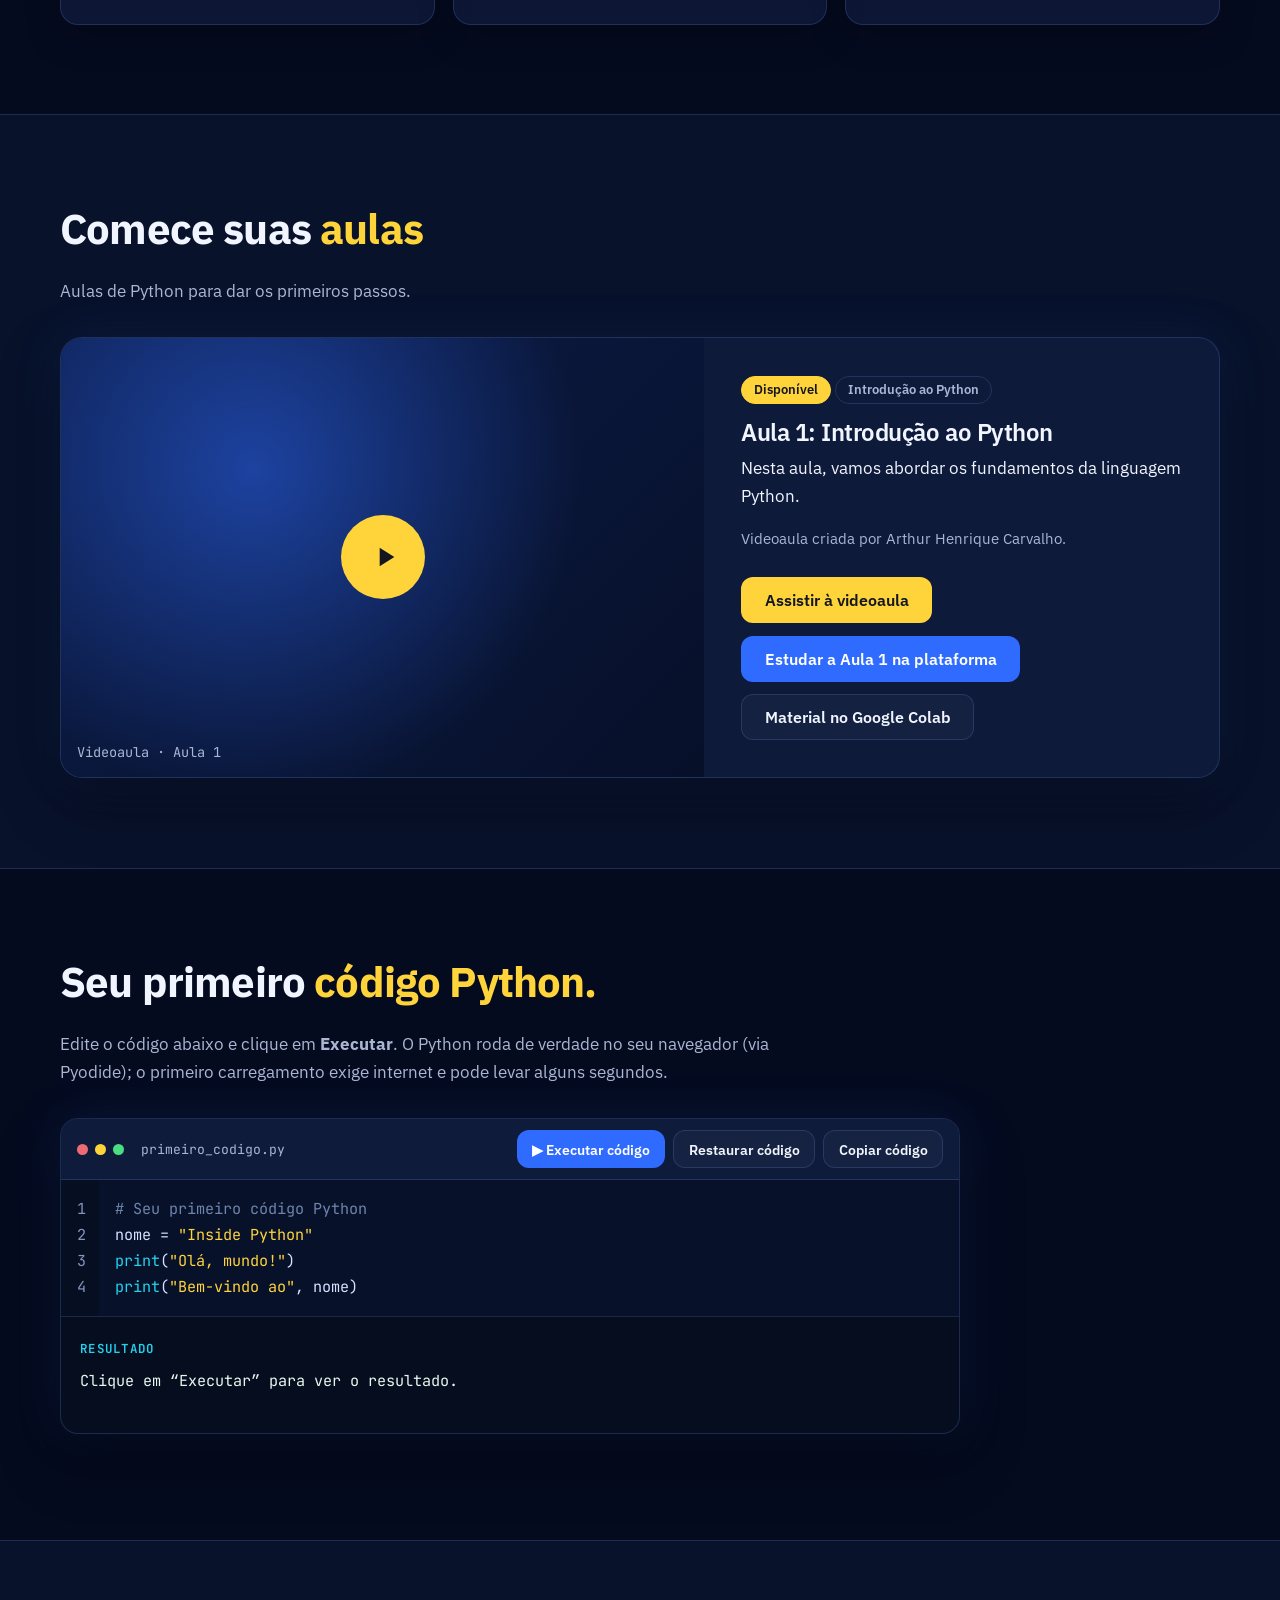
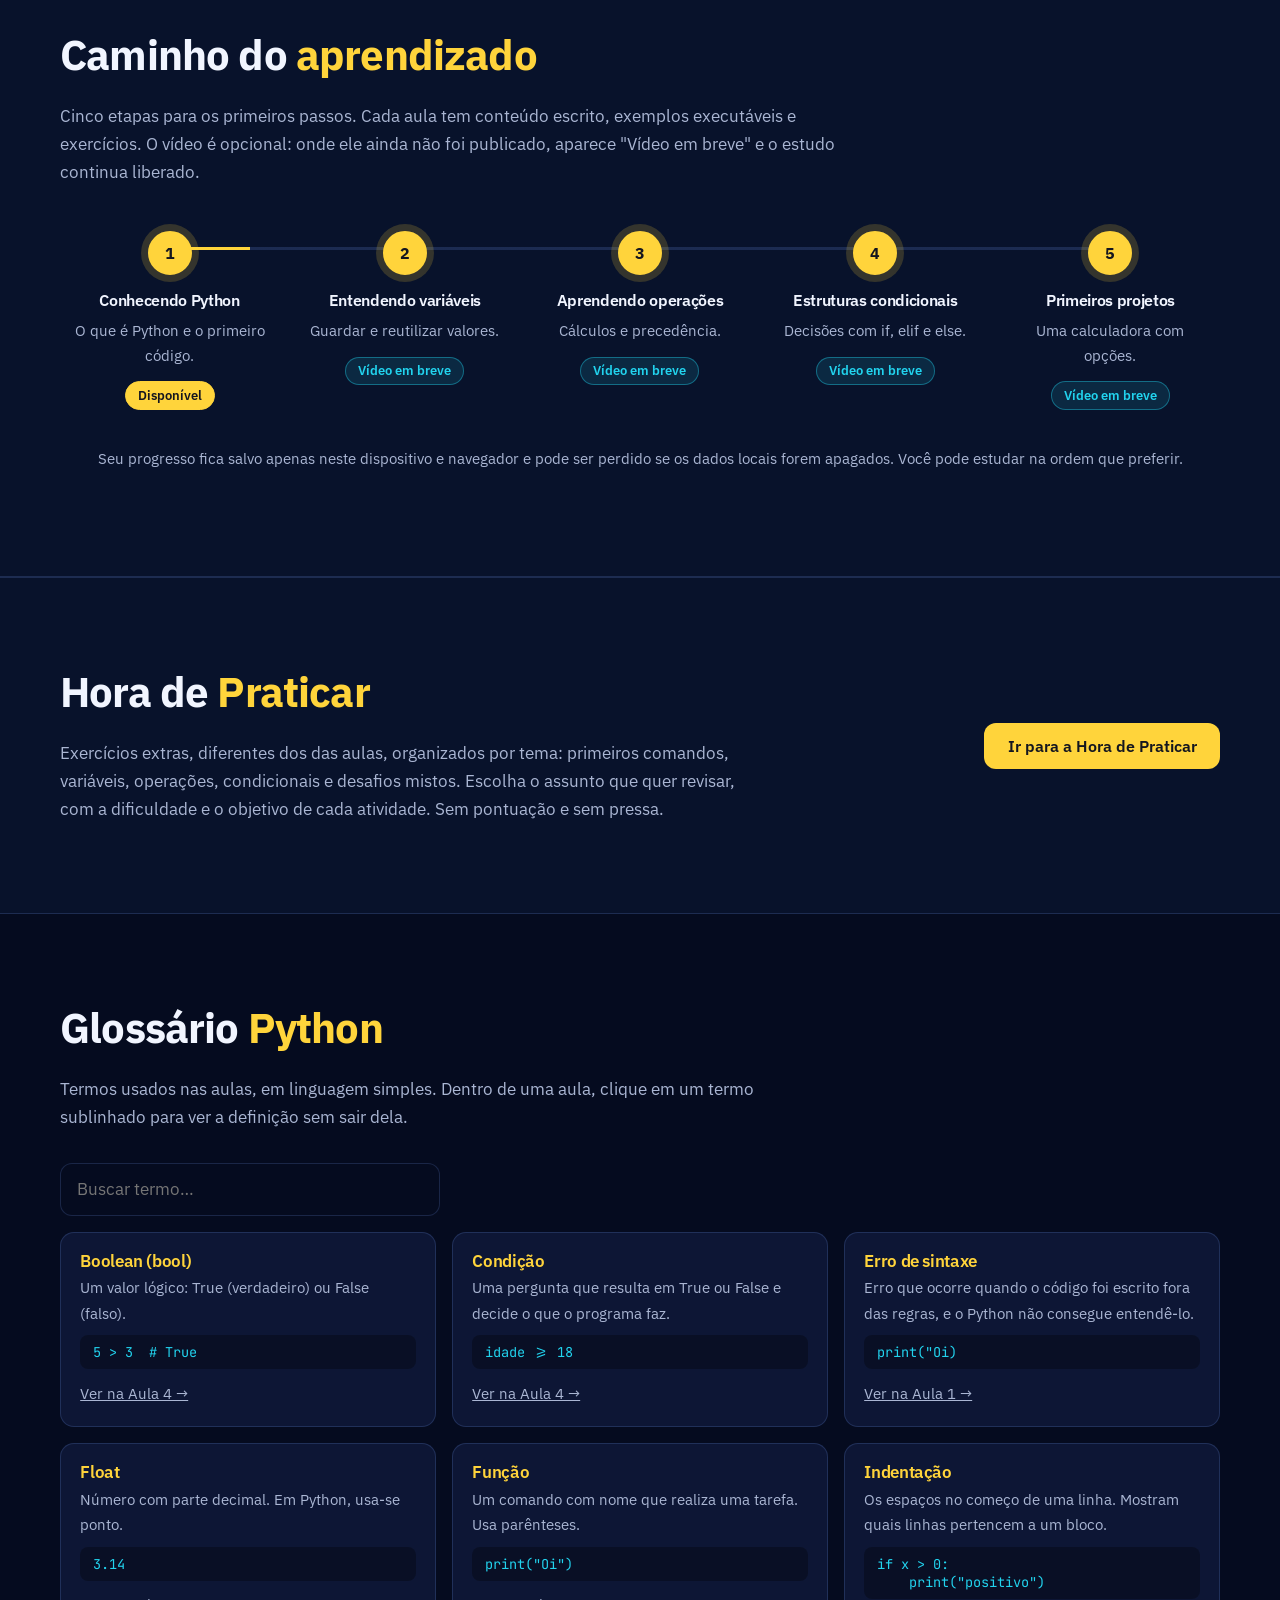
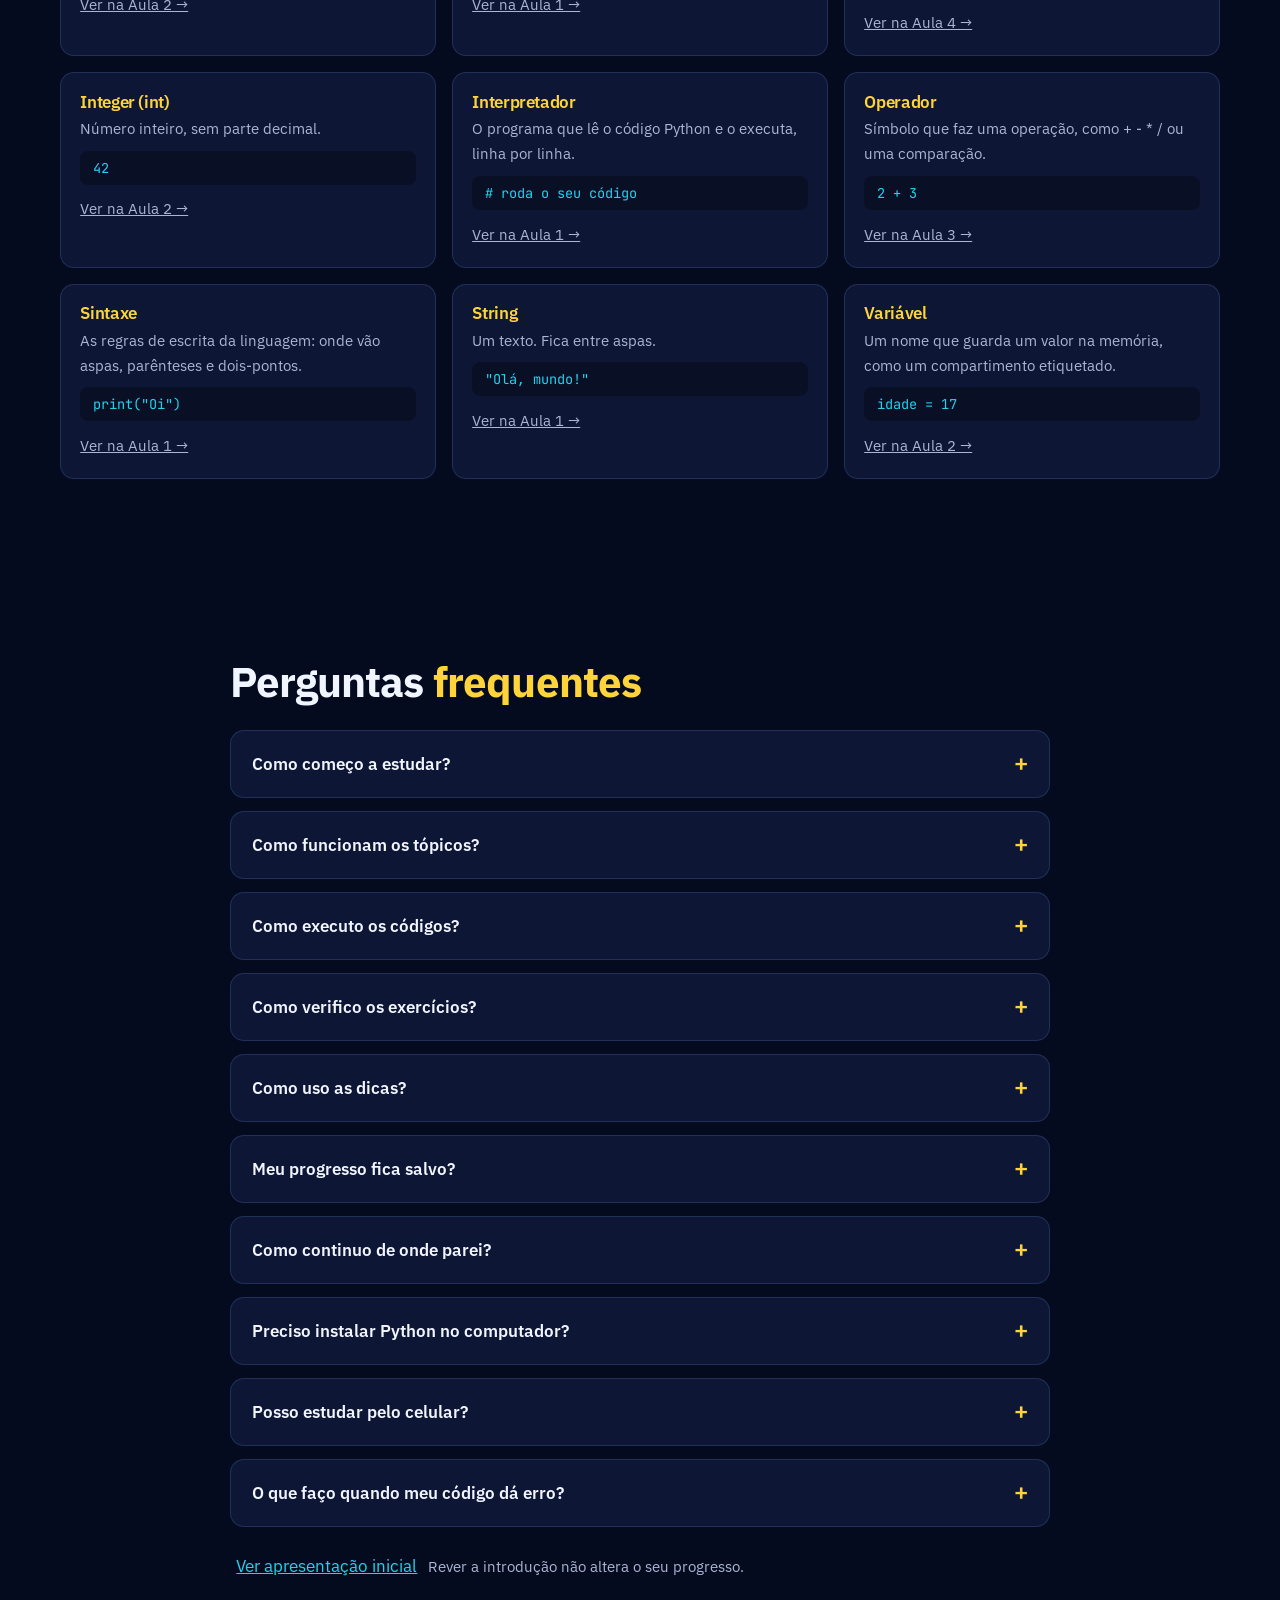
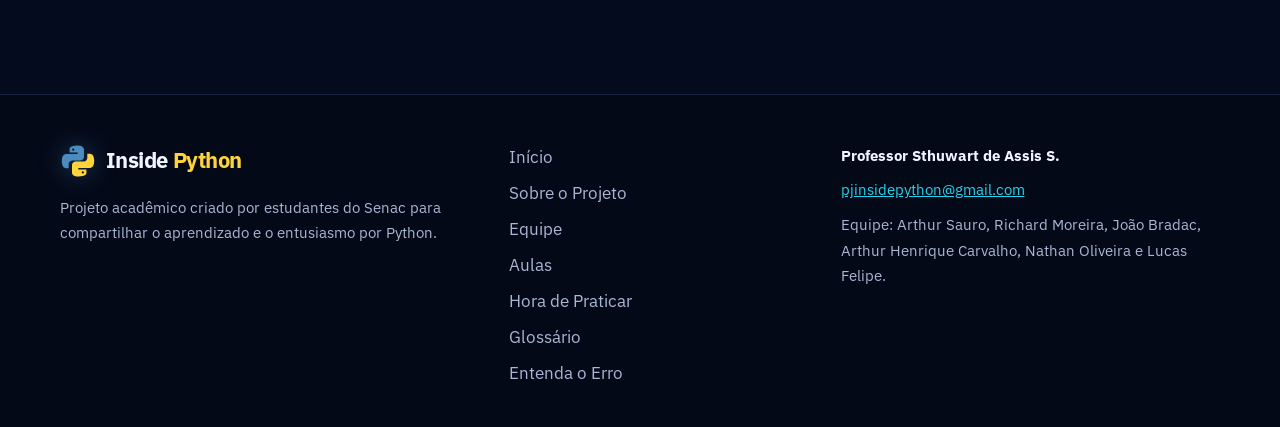
==== commit af28dbc6: "Update index.html" ====
--- a/index.html
+++ b/index.html
@@ -6,12 +6,12 @@
 <title>Inside Python – Descubra o universo da programação com Python</title>
 <meta name="description" content="Inside Python: plataforma educacional criada por estudantes do Senac para quem quer dar os primeiros passos em Python.">
 <meta name="theme-color" content="#050b1f">
-<link rel="icon" href="images/favicon.svg" type="image/svg+xml">
-<link rel="icon" href="images/favicon-32.png" sizes="32x32" type="image/png">
-<link rel="apple-touch-icon" href="images/apple-touch-icon.png">
+<link rel="icon" href="favicon.svg" type="image/svg+xml">
+<link rel="icon" href="favicon-32.png" sizes="32x32" type="image/png">
+<link rel="apple-touch-icon" href="apple-touch-icon.png">
 <link rel="preconnect" href="https://fonts.googleapis.com"><link rel="preconnect" href="https://fonts.gstatic.com" crossorigin>
 <link href="https://fonts.googleapis.com/css2?family=IBM+Plex+Sans:wght@400;500;600&family=Sora:wght@600;700;800&family=JetBrains+Mono:wght@400;500&display=swap" rel="stylesheet">
-<link rel="stylesheet" href="css/style.css">
+<link rel="stylesheet" href="style.css">
 </head>
 <body>
 <svg width="0" height="0" style="position:absolute" aria-hidden="true" focusable="false"><defs>
@@ -237,11 +237,13 @@
 <div id="toast" class="toast" role="status" aria-live="polite"></div>
 <dialog id="gloss" class="gdlg" aria-label="Glossário Python"><div class="gdlg__bar"><h2>Glossário Python</h2><button class="btn btn--ghost btn--sm" type="button" data-x>Fechar</button></div><label class="gsearch gsearch--dlg"><span class="sr">Buscar termo no glossário</span><input id="gq" type="search" placeholder="Buscar termo…" autocomplete="off"></label><div class="gloss" id="glist"></div></dialog>
 <dialog id="errs" class="gdlg" aria-label="Entenda o Erro"><div class="gdlg__bar"><h2>Entenda o Erro</h2><button class="btn btn--ghost btn--sm" type="button" data-x>Fechar</button></div><p class="gnote">Mensagens de erro não são broncas: são pistas. Veja o que cada uma significa e como corrigir.</p><div class="elist" id="elist"></div></dialog>
-<script src="js/lessons.js"></script>
-<script src="js/lessons2.js"></script>
-<script src="js/lessons3.js"></script>
-<script src="js/outputs.js"></script>
-<script src="js/editor.js"></script>
+<script src="lessons.js"></script>
+<script src="lessons2.js"></script>
+<script src="lessons3.js"></script>
+<script src="outputs.js"></script>
+<script src="editor.js"></script>
+<script src="main.js"></script>
+<script src="app.js"></script>
 <script src="js/main.js"></script>
 <script src="js/app.js"></script>
 </body>
--- a/style.css
+++ b/style.css
@@ -0,0 +1,328 @@
+:root{--bg:#050b1f;--bg2:#08122b;--card:rgba(20,34,72,.55);--line:rgba(120,160,255,.18);--text:#f1f5ff;--muted:#aab6d3;
+--blue:#2f6bff;--blue2:#6aa8ff;--yellow:#ffd43b;--cyan:#22d3ee;--head:'Sora','IBM Plex Sans',sans-serif;--mono:'JetBrains Mono',ui-monospace,Consolas,monospace;--r:18px}
+*{box-sizing:border-box}
+html{scroll-behavior:smooth;scroll-padding-top:84px}
+body{margin:0;background:var(--bg);color:var(--text);font:400 1.0625rem/1.65 'IBM Plex Sans',system-ui,sans-serif;-webkit-font-smoothing:antialiased;overflow-x:hidden;padding-bottom:env(safe-area-inset-bottom,0)}
+img{max-width:100%;display:block}a{color:var(--cyan)}p{margin:0 0 1em}
+h1,h2,h3{font-family:var(--head);line-height:1.12;margin:0 0 .6em;letter-spacing:-.02em}
+h1{font-size:clamp(2.4rem,5.4vw,4.1rem);font-weight:800}h2{font-size:clamp(1.8rem,3.4vw,2.6rem);font-weight:700}h3{font-size:1.15rem;font-weight:600}
+em{font-style:normal;color:var(--yellow)}
+.wrap{width:min(1160px,100% - 2.5rem);margin-inline:auto}
+.skip{position:absolute;left:-999px;top:8px;background:var(--yellow);color:#111;padding:.6rem 1rem;border-radius:8px;z-index:100}.skip:focus{left:8px}
+.sr{position:absolute;width:1px;height:1px;overflow:hidden;clip:rect(0 0 0 0)}
+:focus-visible{outline:3px solid var(--cyan);outline-offset:3px;border-radius:6px}
+.progress{position:fixed;top:0;left:0;height:3px;width:100%;transform-origin:0 50%;transform:scaleX(0);background:linear-gradient(90deg,var(--blue),var(--cyan),var(--yellow));z-index:80}
+
+.nav{position:sticky;top:0;z-index:70;padding-top:env(safe-area-inset-top,0);background:rgba(5,11,31,.82);backdrop-filter:blur(14px);border-bottom:1px solid var(--line)}
+.nav__in{display:flex;align-items:center;justify-content:space-between;height:70px}
+.brand{display:inline-flex;align-items:center;gap:.6rem;color:var(--text);text-decoration:none;font:700 1.35rem/1 var(--head);letter-spacing:-.02em;transition:transform .2s}
+.brand:hover{transform:translateY(-1px)}.brand b{color:var(--yellow);font-weight:700}
+.brand__sym{width:36px;height:36px;flex:none;filter:drop-shadow(0 0 12px rgba(75,139,190,.4))}
+.nav__menu{display:flex;align-items:center;gap:.2rem}
+.nav__menu a:not(.btn){color:var(--muted);text-decoration:none;font-weight:500;padding:.5rem .95rem;border-radius:999px;position:relative;transition:color .2s,background .2s}
+.nav__menu a:not(.btn):hover{color:var(--text);background:rgba(47,107,255,.15)}
+.nav__menu a.is-active{color:#fff;background:rgba(47,107,255,.28)}
+.nav__cta{margin-left:.6rem}
+.nav__btn{display:none;background:none;border:1px solid var(--line);border-radius:10px;width:46px;height:46px;cursor:pointer;flex-direction:column;justify-content:center;align-items:center;gap:5px;padding:0}
+.nav__btn span{width:20px;height:2px;background:var(--text);transition:transform .25s,opacity .2s}
+.nav__btn[aria-expanded=true] span:nth-child(1){transform:translateY(7px) rotate(45deg)}.nav__btn[aria-expanded=true] span:nth-child(2){opacity:0}.nav__btn[aria-expanded=true] span:nth-child(3){transform:translateY(-7px) rotate(-45deg)}
+
+.actions{display:flex;flex-wrap:wrap;gap:.8rem;margin-top:1.6rem}
+.btn{display:inline-flex;align-items:center;justify-content:center;gap:.4rem;min-height:46px;font:600 1rem 'IBM Plex Sans',sans-serif;padding:.7rem 1.4rem;border-radius:12px;text-decoration:none;border:1px solid transparent;cursor:pointer;transition:transform .2s,box-shadow .25s,background .2s,border-color .2s}
+.btn:hover{transform:translateY(-2px)}.btn:active{transform:translateY(0) scale(.98)}
+.btn--blue{background:var(--blue);color:#fff}.btn--blue:hover{box-shadow:0 8px 28px rgba(47,107,255,.5)}
+.btn--yellow{background:var(--yellow);color:#14161f}.btn--yellow:hover{box-shadow:0 8px 28px rgba(255,212,59,.35)}
+.btn--ghost{background:rgba(255,255,255,.03);color:var(--text);border-color:var(--line)}.btn--ghost:hover{border-color:var(--cyan);background:rgba(34,211,238,.08)}
+.btn--sm{min-height:38px;padding:.4rem .9rem;font-size:.9rem}
+
+.hero{min-height:calc(100svh - 70px);display:grid;align-items:center;padding:3rem 0;background:radial-gradient(55% 60% at 80% 35%,rgba(47,107,255,.28),transparent 70%),radial-gradient(35% 40% at 5% 95%,rgba(34,211,238,.1),transparent 70%),linear-gradient(rgba(120,160,255,.05) 1px,transparent 1px) 0 0/48px 48px,linear-gradient(90deg,rgba(120,160,255,.05) 1px,transparent 1px) 0 0/48px 48px}
+.hero__in{display:grid;grid-template-columns:1.05fr 1fr;gap:3rem;align-items:center}
+.hello{display:inline-flex;align-items:center;gap:.6rem;font:500 .9rem var(--mono);color:var(--cyan);margin-bottom:1.2rem}.hello span{width:28px;height:2px;background:var(--cyan)}
+.lead{font-size:1.2rem;color:var(--muted);max-width:33em}
+.hero__txt>*{animation:rise .8s both}.hero__txt>:nth-child(2){animation-delay:.1s}.hero__txt>:nth-child(3){animation-delay:.2s}.hero__txt>:nth-child(4){animation-delay:.3s}
+@keyframes rise{from{opacity:0;transform:translateY(18px)}}
+.stage{position:relative;min-height:440px;animation:rise 1s .2s both}
+.glow{position:absolute;inset:10% 5%;background:radial-gradient(circle,rgba(34,211,238,.25),transparent 65%);filter:blur(20px)}
+.py{position:absolute;right:2%;top:0;width:190px;filter:drop-shadow(0 18px 24px rgba(0,0,0,.5)) drop-shadow(0 0 24px rgba(47,107,255,.5));animation:float 6s ease-in-out infinite;z-index:2}
+.win{position:absolute;left:0;bottom:0;width:min(440px,92%);background:rgba(8,18,43,.88);border:1px solid var(--line);border-radius:var(--r);box-shadow:0 30px 70px rgba(0,0,0,.55),0 0 0 1px rgba(34,211,238,.1),0 0 50px rgba(47,107,255,.2);backdrop-filter:blur(8px);overflow:hidden;animation:float 7s -2s ease-in-out infinite}
+.win pre{margin:0;padding:1.1rem 1.3rem;font:.88rem/1.8 var(--mono);color:#d6e2ff;white-space:pre-wrap}
+.win__bar{display:flex;align-items:center;gap:7px;padding:.7rem 1rem;border-bottom:1px solid var(--line);background:rgba(20,34,72,.6)}
+.win__bar i{width:11px;height:11px;border-radius:50%;background:#ef6b73}.win__bar i:nth-child(2){background:var(--yellow)}.win__bar i:nth-child(3){background:#4ade80}
+.win__bar span{margin-left:.6rem;font:.82rem var(--mono);color:var(--muted)}
+.c{color:#6f84ad}.k{color:var(--blue2)}.f{color:var(--cyan)}.s{color:var(--yellow)}
+.chip{position:absolute;display:grid;place-items:center;width:56px;height:56px;border-radius:16px;font:700 1rem var(--mono);background:rgba(20,34,72,.7);border:1px solid var(--line);color:var(--cyan);box-shadow:0 10px 30px rgba(0,0,0,.4);animation:float 5s ease-in-out infinite;backdrop-filter:blur(6px)}
+.chip--a{left:4%;top:8%}.chip--b{right:3%;top:52%;color:var(--yellow);animation-delay:-1.5s}.chip--c{left:52%;top:30%;color:var(--blue2);animation-delay:-3s;width:50px;height:50px}
+@keyframes float{50%{transform:translateY(-12px)}}
+
+.sec{padding:clamp(3.5rem,7vw,6rem) 0}.sec--alt{background:var(--bg2);border-block:1px solid var(--line)}
+.sub{color:var(--muted);max-width:46em;margin-bottom:2rem}
+.rv{opacity:0;transform:translateY(22px);transition:opacity .7s,transform .7s}.rv.in{opacity:1;transform:none}
+.card{background:var(--card);border:1px solid var(--line);border-radius:var(--r);padding:1.6rem;backdrop-filter:blur(8px);box-shadow:0 12px 34px rgba(0,0,0,.25);transition:transform .25s,border-color .25s,box-shadow .25s,opacity .7s}
+.card:hover{transform:translateY(-5px);border-color:rgba(106,168,255,.6);box-shadow:0 18px 44px rgba(0,0,0,.4),0 0 30px rgba(47,107,255,.2)}
+.card p{color:var(--muted);font-size:.98rem;margin:0}
+.grid4{display:grid;grid-template-columns:repeat(4,1fr);gap:1.1rem;margin-top:2rem}
+.card svg{width:30px;height:30px;fill:none;stroke:var(--cyan);stroke-width:1.8;stroke-linecap:round;stroke-linejoin:round;margin-bottom:1rem}
+.team{display:grid;grid-template-columns:repeat(3,1fr);gap:1.1rem}
+.av{display:grid;place-items:center;width:54px;height:54px;border-radius:15px;margin-bottom:1rem;background:linear-gradient(135deg,rgba(47,107,255,.45),rgba(34,211,238,.25));border:1px solid var(--line);font:700 1rem var(--head)}
+.role{color:var(--yellow)!important;font-weight:600;margin-bottom:.6rem!important}
+
+.about{display:grid;grid-template-columns:1.1fr 1fr;gap:3.5rem;align-items:start}
+.quote{margin:1.6rem 0 0;padding:1.2rem 1.4rem;border-left:4px solid var(--yellow);background:rgba(255,212,59,.06);border-radius:0 14px 14px 0;font:600 1.1rem/1.5 var(--head)}
+.photo{margin:0 0 1.2rem}.photo img{width:100%;height:auto;border-radius:var(--r);border:1px solid var(--line);box-shadow:0 20px 50px rgba(0,0,0,.45)}.photo figcaption{color:var(--muted);font-size:.9rem;margin-top:.6rem}
+.facts{list-style:none;margin:0;padding:0;display:grid;gap:.8rem}
+.facts li{padding:1rem 1.2rem;background:var(--card);border:1px solid var(--line);border-radius:14px;color:var(--muted);font-size:.98rem}.facts b{display:block;color:var(--cyan);font:600 .8rem var(--mono);text-transform:uppercase;letter-spacing:.08em;margin-bottom:.2rem}
+
+.lesson{display:grid;grid-template-columns:1.25fr 1fr;background:var(--card);border:1px solid var(--line);border-radius:22px;overflow:hidden;box-shadow:0 24px 60px rgba(0,0,0,.4),0 0 50px rgba(47,107,255,.12)}
+.player{position:relative;min-height:320px;display:grid;place-items:center;background:radial-gradient(circle at 30% 30%,rgba(47,107,255,.5),transparent 60%),linear-gradient(135deg,#0c1d4a,#071029)}
+.player iframe{position:absolute;inset:0;width:100%;height:100%;border:0}
+.play{width:84px;height:84px;border-radius:50%;border:0;background:var(--yellow);cursor:pointer;display:grid;place-items:center;transition:transform .2s,box-shadow .2s}
+.play:hover{transform:scale(1.08);box-shadow:0 0 0 12px rgba(255,212,59,.18)}.play svg{width:32px;height:32px;fill:#14161f;margin-left:4px}
+.player__tag{position:absolute;left:1rem;bottom:1rem;font:.85rem var(--mono);color:var(--muted)}
+.lesson__body{padding:clamp(1.5rem,3vw,2.3rem)}.lesson__body h3{font-size:1.5rem;margin:.9rem 0 .5rem}
+.tag{display:inline-block;border:1px solid var(--line);border-radius:999px;padding:.15rem .75rem;font-size:.82rem;font-weight:600;color:var(--muted)}
+.tag--on{color:#14161f;background:var(--yellow);border-color:var(--yellow)}
+.small{font-size:.92rem;color:var(--muted)}
+.note{margin:1rem 0 0;padding:.8rem 1rem;border-left:3px solid var(--cyan);background:rgba(34,211,238,.08);border-radius:0 10px 10px 0;font-size:.94rem;color:var(--muted)}
+
+.ide{max-width:900px;background:rgba(8,18,43,.9);border:1px solid var(--line);border-radius:var(--r);overflow:hidden;box-shadow:0 26px 60px rgba(0,0,0,.45),0 0 50px rgba(47,107,255,.15)}
+.ide .win__bar{flex-wrap:wrap}.ide__btns{margin-left:auto;display:flex;gap:.5rem}
+.ed{display:flex;font:.95rem/1.7 var(--mono);height:210px}
+.gut{padding:1rem .8rem 1rem 1rem;text-align:right;color:#8394bd;background:rgba(0,0,0,.2);user-select:none;white-space:pre;overflow:hidden}
+.ed__box{position:relative;flex:1}
+.hl,#code{position:absolute;inset:0;margin:0;padding:1rem;font:inherit;line-height:inherit;white-space:pre;overflow:auto;border:0;tab-size:4}
+.hl{pointer-events:none;color:#d6e2ff;overflow:hidden}
+#code{background:transparent;color:transparent;caret-color:var(--yellow);resize:none;outline:none}
+.ed__box:focus-within{box-shadow:inset 0 0 0 2px rgba(34,211,238,.5)}
+.out{border-top:1px solid var(--line);padding:1rem 1.2rem;background:rgba(0,0,0,.25)}
+.out__t{font:600 .78rem var(--mono);color:var(--cyan);text-transform:uppercase;letter-spacing:.1em}
+.out pre{margin:.5rem 0 0;font:.95rem/1.6 var(--mono);color:#e8f7ee;white-space:pre-wrap;min-height:3.2em}.out pre.err{color:#ff8a8a}
+
+.path{list-style:none;margin:2.5rem 0 0;padding:0;display:grid;grid-template-columns:repeat(5,1fr);gap:1rem;position:relative}
+.path::before{content:"";position:absolute;top:21px;left:10%;right:10%;height:3px;background:linear-gradient(90deg,var(--yellow) 0,var(--yellow) 8%,var(--line) 8%);border-radius:3px}
+.path li{position:relative;text-align:center;padding:0 .4rem}
+.dot{position:relative;display:grid;place-items:center;width:44px;height:44px;margin:0 auto 1rem;border-radius:50%;background:var(--bg);border:2px solid var(--line);font:700 1rem var(--head);color:var(--muted)}
+.on .dot{background:var(--yellow);border-color:var(--yellow);color:#14161f;box-shadow:0 0 0 7px rgba(255,212,59,.18)}
+.path p{color:var(--muted);font-size:.94rem;margin:0 0 .7rem}.path h3{font-size:1.02rem}
+
+.faq{max-width:820px}
+details{background:var(--card);border:1px solid var(--line);border-radius:14px;margin-bottom:.8rem;transition:border-color .2s,opacity .7s,transform .7s}
+details[open]{border-color:rgba(106,168,255,.6)}
+summary{cursor:pointer;list-style:none;padding:1.1rem 1.3rem;font-weight:600;display:flex;justify-content:space-between;align-items:center;gap:1rem}
+summary::-webkit-details-marker{display:none}
+summary::after{content:"+";font:500 1.5rem var(--mono);color:var(--yellow);transition:transform .25s}
+details[open] summary::after{transform:rotate(45deg)}
+details p{margin:0;padding:0 1.3rem 1.2rem;color:var(--muted);animation:rise .35s}
+
+.foot{border-top:1px solid var(--line);padding:3rem 0 2.5rem;background:#040918}
+.foot__in{display:grid;grid-template-columns:1.4fr 1fr 1.3fr;gap:2.5rem}
+.foot .brand{margin-bottom:1rem}
+.foot p{color:var(--muted);font-size:.96rem;margin:0 0 .6rem}.foot strong{color:var(--text)}
+.foot nav{display:flex;flex-direction:column;gap:.5rem}.foot nav a{color:var(--muted);text-decoration:none;width:fit-content}.foot nav a:hover{color:var(--yellow)}
+
+@media(max-width:960px){
+.hero{min-height:0}.hero__in,.about,.lesson,.foot__in{grid-template-columns:1fr}
+.stage{min-height:400px;max-width:520px}
+.grid4{grid-template-columns:1fr 1fr}.team{grid-template-columns:1fr 1fr}
+.nav__btn{display:flex}
+.nav__menu{position:absolute;top:100%;left:0;right:0;flex-direction:column;align-items:stretch;background:var(--bg);border-bottom:1px solid var(--line);padding:.8rem 1.25rem 1.2rem;display:none}
+.nav__menu.open{display:flex}.nav__menu a:not(.btn){padding:.9rem 1rem}.nav__cta{margin:.6rem 0 0}
+.path{grid-template-columns:1fr;gap:1.4rem;padding-left:0}
+.path::before{top:22px;bottom:22px;left:21px;right:auto;width:3px;height:auto;background:linear-gradient(var(--yellow) 0,var(--yellow) 8%,var(--line) 8%)}
+.path li{text-align:left;padding-left:64px}.dot{position:absolute;left:0;top:0;margin:0}}
+@media(max-width:600px){.grid4,.team{grid-template-columns:1fr}.btn{width:100%}.ide__btns .btn{width:auto}.py{width:130px}.stage{min-height:380px}.player{min-height:230px}.ed{height:190px;font-size:.88rem}}
+@media(prefers-reduced-motion:reduce){*{animation:none!important;transition:none!important;scroll-behavior:auto!important}.rv{opacity:1;transform:none}}
+
+/* ===== V3: ambiente de aulas ===== */
+.ta{}
+.hl,.ta{position:absolute;inset:0;margin:0;padding:1rem;font:inherit;line-height:inherit;white-space:pre;overflow:auto;border:0;tab-size:4}
+.ta{background:transparent;color:transparent;caret-color:var(--yellow);resize:none;outline:none;width:100%;height:100%}
+.ide{margin:1rem 0}.ed{height:auto}
+.tag--soon{background:rgba(34,211,238,.12);color:var(--cyan);border-color:rgba(34,211,238,.4)}
+.mini{display:block;height:5px;border-radius:5px;background:var(--line);margin:.7rem auto .3rem;max-width:120px;overflow:hidden}.mini i{display:block;height:100%;background:var(--yellow)}
+.plink{display:block;color:inherit;text-decoration:none;border-radius:var(--r);padding:.3rem .2rem;transition:transform .2s}.plink:hover{transform:translateY(-4px)}.plink:hover h3{color:var(--yellow)}
+.priv{margin-top:2rem;color:var(--muted);font-size:.94rem;text-align:center}
+.lview{display:grid;grid-template-columns:290px 1fr;gap:2rem;padding:2rem 0 4rem;align-items:start}
+.snav{position:sticky;top:90px;max-height:calc(100vh - 110px);overflow:auto;background:var(--card);border:1px solid var(--line);border-radius:var(--r);padding:1rem}
+.snav__tog{display:none}
+.back{margin-bottom:1rem}
+.slist,.tops{list-style:none;margin:0;padding:0}
+.slist>li>a{display:flex;gap:.7rem;align-items:center;padding:.6rem .5rem;border-radius:12px;color:var(--text);text-decoration:none;font-weight:600;font-size:.95rem}
+.slist>li>a:hover{background:rgba(47,107,255,.15)}.slist>li>a.cur{background:rgba(47,107,255,.28)}
+.slist small{display:block;font-weight:400;color:var(--muted);font-size:.78rem}
+.n{display:inline-grid;place-items:center;min-width:28px;height:28px;border-radius:50%;background:var(--yellow);color:#14161f;font:700 .85rem var(--head);margin-right:.5rem;flex:none}
+.slist .n{margin:0}
+.tops{margin:.2rem 0 .6rem 1.1rem;border-left:2px solid var(--line)}
+.tops a{display:flex;gap:.5rem;padding:.35rem .6rem;color:var(--muted);text-decoration:none;font-size:.9rem;border-radius:8px}
+.tops a:hover,.tops a.now{color:#fff;background:rgba(255,212,59,.1)}.tops a.now{box-shadow:inset 3px 0 var(--yellow)}.tops b{color:var(--yellow);width:1em}
+.lmain{min-width:0}.lmain>*{animation:rise .5s both}
+.lhead h1{font-size:clamp(1.9rem,4vw,2.8rem);margin:.4rem 0}.crumb{color:var(--muted);font-size:.92rem;margin:0}
+.bar{height:8px;border-radius:8px;background:var(--line);overflow:hidden;max-width:340px}.bar i{display:block;height:100%;width:0;background:linear-gradient(90deg,var(--cyan),var(--yellow));transition:width .5s}
+.vid{margin:1.5rem 0}.vid .player{border-radius:var(--r);overflow:hidden;border:1px solid var(--line)}
+.vid__soon{display:grid;gap:.3rem;place-items:center;text-align:center;padding:2rem;border:1px dashed var(--line);border-radius:var(--r);background:var(--card)}.vid__soon b{font:700 1.2rem var(--head);color:var(--cyan)}.vid__soon span{color:var(--muted)}
+.topic{background:var(--card);border:1px solid var(--line);border-radius:var(--r);padding:1.5rem;margin:1.2rem 0;scroll-margin-top:90px}
+.topic h2{font-size:1.4rem;display:flex;align-items:center;flex-wrap:wrap;gap:.2rem}
+.topic p,.topic li{color:#d7e0f5}.topic code,.exc code{font:.9em var(--mono);background:rgba(47,107,255,.2);padding:.1em .4em;border-radius:6px;color:var(--cyan)}
+.try{font:600 .85rem var(--mono);color:var(--yellow)!important;margin:1.2rem 0 0}
+.tip{margin:1rem 0;padding:.9rem 1.1rem;border-left:4px solid var(--yellow);background:rgba(255,212,59,.07);border-radius:0 12px 12px 0}
+table{border-collapse:collapse;margin:1rem 0;max-width:100%;display:block;overflow-x:auto}th,td{border:1px solid var(--line);padding:.5rem .9rem;text-align:left}th{background:rgba(47,107,255,.2)}
+.nbt{font:500 .72rem var(--mono);color:var(--cyan);border:1px solid rgba(34,211,238,.4);border-radius:999px;padding:.1rem .6rem;margin-left:.6rem}
+.mark.is-done{border-color:var(--yellow);color:var(--yellow)}
+.exc{border:1px solid var(--line);border-radius:14px;padding:1.2rem;margin:1rem 0;background:rgba(5,11,31,.45)}.exc.done{border-color:rgba(255,212,59,.6)}
+.exc h3{display:flex;align-items:center;flex-wrap:wrap;gap:.2rem}.ok{margin-left:auto;color:var(--yellow);font:600 .85rem var(--mono)}
+.row{display:flex;flex-wrap:wrap;gap:.6rem}.exc .row .btn{width:auto}
+.fb{margin-top:.8rem;padding:.8rem 1rem;border-radius:10px;white-space:pre-wrap;background:rgba(34,211,238,.1)}.fb.good{background:rgba(74,222,128,.14);border:1px solid rgba(74,222,128,.5)}.fb.bad{background:rgba(255,138,138,.1);border:1px solid rgba(255,138,138,.45)}
+.hint,.solu{margin-top:.8rem;padding:.8rem 1rem;border-radius:10px;background:rgba(255,212,59,.07);animation:rise .3s}.solu pre{margin:.5rem 0 0;font:.9rem/1.6 var(--mono);white-space:pre-wrap;color:var(--cyan)}
+.sumry li{margin:.3rem 0}
+.lnav{display:flex;justify-content:space-between;gap:1rem;flex-wrap:wrap;margin-top:1.5rem}
+body.in-lesson #conteudo{display:none}
+@media(max-width:960px){
+.lview{grid-template-columns:1fr;gap:1rem;padding-top:1rem}
+.snav__tog{display:flex;width:100%;justify-content:flex-start}
+.snav{display:none;position:static;max-height:none}.snav.open{display:block}
+.lnav .btn{width:100%}}
+
+/* ===== V4 ===== */
+.art{margin:0}.art svg{width:100%;height:auto;display:block;filter:drop-shadow(0 22px 40px rgba(0,0,0,.45))}.art figcaption{color:var(--muted);font-size:.9rem;margin-top:.6rem}
+.a-py{animation:float 6s ease-in-out infinite}.a-card{animation:float 7s -2s ease-in-out infinite}.a-chip{animation:float 5s -1s ease-in-out infinite}
+.a-caret{animation:blink 1s steps(1) infinite}.a-bar{animation:grow 2.4s .3s both ease-out}
+@keyframes grow{from{width:0}}
+.pract{display:flex;align-items:center;justify-content:space-between;gap:2rem;flex-wrap:wrap}.pract .sub{margin:0;max-width:40em}
+.gloss{display:grid;grid-template-columns:repeat(3,1fr);gap:1rem}
+.gi{background:var(--card);border:1px solid var(--line);border-radius:14px;padding:1.2rem;transition:border-color .25s,box-shadow .25s}
+.gi h3{font-size:1.05rem;color:var(--yellow);margin-bottom:.3rem}.gi p{color:var(--muted);font-size:.95rem;margin:0 0 .6rem}
+.gi pre{margin:0 0 .6rem;padding:.5rem .8rem;border-radius:8px;background:rgba(0,0,0,.3);font:.85rem var(--mono);color:var(--cyan);white-space:pre-wrap}
+.gi.flash{border-color:var(--yellow);box-shadow:0 0 0 3px rgba(255,212,59,.25)}
+.gdlg{width:min(900px,94vw);max-height:86vh;border:1px solid var(--line);border-radius:var(--r);background:var(--bg2);color:var(--text);padding:0;overflow:auto}
+.gdlg::backdrop{background:rgba(2,6,18,.75)}.gdlg .gloss{padding:1rem 1.2rem 1.4rem;grid-template-columns:1fr 1fr}
+.gdlg__bar{position:sticky;top:0;display:flex;justify-content:space-between;align-items:center;padding:.9rem 1.2rem;background:var(--bg2);border-bottom:1px solid var(--line);z-index:2}.gdlg__bar h2{margin:0;font-size:1.3rem}
+.gt{color:var(--cyan);text-decoration:underline dotted;text-underline-offset:3px}
+.lbl{font:600 .78rem var(--mono);text-transform:uppercase;letter-spacing:.1em;color:var(--yellow);margin:1.3rem 0 .4rem!important}
+.rev{margin:1rem 0 .4rem;padding:.8rem 1rem;border-radius:12px;background:rgba(34,211,238,.08);border:1px solid rgba(34,211,238,.25)}
+.tnav{display:flex;flex-wrap:wrap;gap:.6rem;justify-content:space-between;align-items:center;margin-top:1rem}.tnav .btn{width:auto}
+.how{margin-top:.6rem}
+.meta{display:flex;flex-wrap:wrap;gap:.5rem;margin:0 0 .7rem}.meta span{font:600 .75rem var(--mono);border-radius:999px;padding:.15rem .7rem;border:1px solid var(--line);color:var(--muted)}.meta .nbt{margin:0}
+.lv-B{color:#4ade80!important;border-color:rgba(74,222,128,.5)!important}.lv-I{color:var(--cyan)!important;border-color:rgba(34,211,238,.5)!important}.lv-D{color:var(--yellow)!important;border-color:rgba(255,212,59,.6)!important}
+.plab{display:block;font-weight:600;margin:.4rem 0}.pred{display:block;width:100%;margin-top:.4rem;padding:.7rem 1rem;border-radius:10px;border:1px solid var(--line);background:#050b1f;color:var(--text);font:.95rem var(--mono);resize:vertical}
+.expd{margin:.5rem 0 .8rem;padding:.7rem 1rem;border-radius:10px;background:rgba(74,222,128,.07);border:1px dashed rgba(74,222,128,.4)}.expd pre{margin:.3rem 0 0;font:.92rem var(--mono);color:#bdf5d0;white-space:pre-wrap}
+.cmp{margin:.6rem 0 0}.cmp.same{color:#4ade80}.cmp.diff{color:var(--muted)}
+.opts{display:grid;gap:.6rem;margin:.8rem 0}.opt{text-align:left;padding:.8rem 1rem;border-radius:12px;border:1px solid var(--line);background:rgba(5,11,31,.5);color:var(--text);font:inherit;cursor:pointer;min-height:46px;transition:border-color .2s,background .2s}
+.opt:hover{border-color:var(--blue2)}.opt.right{border-color:#4ade80;background:rgba(74,222,128,.12)}.opt.wrong{border-color:#ff8a8a;background:rgba(255,138,138,.1)}
+.sact{display:flex;flex-direction:column;gap:.5rem;margin-top:1rem}.sact .btn{width:100%;justify-content:flex-start}
+.lview--one{grid-template-columns:1fr;max-width:860px}
+.snav__tog{width:100%}
+@media(max-width:960px){.gloss,.gdlg .gloss{grid-template-columns:1fr 1fr}.tnav .btn{flex:1 1 auto}}
+@media(max-width:600px){.gloss,.gdlg .gloss{grid-template-columns:1fr}.tnav .btn{width:100%}.exc .row .btn{flex:1 1 auto}}
+
+/* ===== Logo e retomada ===== */
+.ico{width:18px;height:18px;flex:none;fill:none;stroke:currentColor;stroke-width:2;stroke-linecap:round;stroke-linejoin:round}
+.ico use{pointer-events:none}
+.rc{margin-top:1.4rem;max-width:30rem;padding:.9rem 1.1rem;border-radius:14px;background:rgba(16,32,77,.6);border:1px solid var(--line);backdrop-filter:blur(8px);animation:rise .5s both}
+.rc__k{font:600 .75rem var(--mono);text-transform:uppercase;letter-spacing:.1em;color:var(--yellow);margin:0 0 .2rem}
+.rc__t{font:600 1.05rem var(--head);margin:0}.rc p.small{margin:.15rem 0 .6rem}
+.rc__row{display:flex;align-items:center;gap:.8rem;flex-wrap:wrap}.rc .mini{margin:0;flex:1;min-width:90px;max-width:none}
+.rc .btn{width:auto}
+.ok-banner{margin:1rem 0}
+@media(max-width:380px){.brand{font-size:1.15rem}.brand__sym{width:30px;height:30px}}
+.topic.flash,.exc.flash{border-color:var(--yellow);box-shadow:0 0 0 3px rgba(255,212,59,.25)}
+
+/* ===== V5 ===== */
+.panel-sec{padding:0 0 1rem;margin-top:-1rem}
+.pnl{background:linear-gradient(135deg,rgba(47,107,255,.18),rgba(255,212,59,.08));border:1px solid var(--line);border-radius:var(--r);padding:1.2rem 1.4rem;display:flex;flex-wrap:wrap;gap:1rem 1.5rem;align-items:center;justify-content:space-between;box-shadow:0 14px 40px rgba(0,0,0,.3)}
+.pnl h2{font-size:1.2rem;margin:0 0 .3rem;flex:1 0 100%}.pnl p{margin:0;color:var(--muted)}.pnl--new h2{flex:none}.pnl--new>div{flex:1 1 320px}
+.pgrid{display:grid;grid-template-columns:repeat(3,1fr);gap:.6rem 1.4rem;flex:1 1 520px}
+.pgrid div{min-width:0}.pgrid .k{display:block;font:600 .72rem var(--mono);text-transform:uppercase;letter-spacing:.08em;color:var(--cyan)}.pgrid b{display:block;font-weight:600;overflow-wrap:anywhere}
+.pnl .mini{max-width:none;margin:.3rem 0 0}
+/* contexto + etapas */
+.ctx{background:var(--card);border:1px solid var(--line);border-radius:var(--r);padding:1rem 1.2rem;margin-bottom:1.2rem}
+.ctx__row{display:flex;align-items:center;gap:1rem;flex-wrap:wrap}.ctx__row>div:nth-child(2){flex:1 1 220px;min-width:0}
+.ctx__l{margin:0;font-size:.85rem;color:var(--muted)}.ctx__t{margin:0;font:700 1.2rem var(--head);outline:none;overflow-wrap:anywhere}
+.mode{display:inline-flex;border:1px solid var(--line);border-radius:999px;overflow:hidden}.mode button{background:none;border:0;color:var(--muted);font:600 .82rem 'IBM Plex Sans',sans-serif;padding:.5rem .9rem;cursor:pointer;min-height:40px}
+.mode button[aria-pressed=true]{background:rgba(255,212,59,.18);color:var(--yellow)}
+.stp{list-style:none;display:flex;gap:.4rem;margin:.9rem 0 .5rem;padding:0;flex-wrap:wrap}.stp li{flex:1 1 90px}
+.stp__b{width:100%;display:flex;align-items:center;gap:.5rem;background:rgba(5,11,31,.5);border:1px solid var(--line);border-radius:12px;color:var(--muted);padding:.45rem .6rem;cursor:pointer;font:500 .85rem 'IBM Plex Sans',sans-serif;min-height:44px;transition:border-color .2s,background .2s,color .2s}
+.stp__b i{display:grid;place-items:center;width:22px;height:22px;border-radius:50%;background:var(--line);font:700 .75rem var(--mono);font-style:normal;flex:none}
+.stp__b:hover{border-color:var(--blue2)}.stp__b.cur{border-color:var(--yellow);color:#fff;background:rgba(255,212,59,.1)}.stp__b.cur i{background:var(--yellow);color:#14161f}
+.stp__b.pop{animation:pop .6s}@keyframes pop{40%{transform:scale(1.08);box-shadow:0 0 0 6px rgba(255,212,59,.25)}}
+.ctx__s{margin:0;color:var(--muted);font-size:.9rem}
+.stg-wrap>*{animation:rise .35s both}
+.stg__k{font:600 .78rem var(--mono);text-transform:uppercase;letter-spacing:.1em;color:var(--yellow);margin:0 0 .6rem}
+.stg{background:var(--card);border:1px solid var(--line);border-radius:var(--r);padding:1.4rem}.stg p,.stg li{color:#d7e0f5}
+.fstage{margin-bottom:1.2rem}.fstage__h{font-size:1.15rem;display:flex;align-items:center}
+.fnav{display:flex;align-items:center;justify-content:space-between;gap:.8rem;flex-wrap:wrap;margin:1.2rem 0}
+.fnav .linkbtn{order:3;flex:1 0 100%;text-align:center}.fnav .btn{width:auto}.btn.big{padding:.8rem 1.6rem;font-size:1.05rem}.btn:disabled{opacity:.45;cursor:not-allowed;transform:none;box-shadow:none}
+.linkbtn{background:none;border:0;color:var(--cyan);text-decoration:underline;cursor:pointer;font:inherit;padding:.4rem;min-height:40px}
+.elink{display:inline-block;margin:.6rem 0 0;background:rgba(34,211,238,.1);border:1px solid rgba(34,211,238,.4);color:var(--cyan);border-radius:999px;padding:.3rem .9rem;cursor:pointer;font:600 .85rem 'IBM Plex Sans',sans-serif;min-height:36px}
+.out .elink{margin:.6rem 0 0}
+/* observe */
+.walk{margin:.6rem 0}.wcode{margin:0;padding:1rem 0;background:rgba(5,11,31,.75);border:1px solid var(--line);border-radius:12px;font:.92rem/1.9 var(--mono);overflow-x:auto}
+.wl{display:block;padding:0 1rem 0 0;white-space:pre;border-left:4px solid transparent;opacity:.55;transition:opacity .25s,background .25s}.wl b{display:inline-block;width:2.6rem;text-align:right;margin-right:1rem;color:#8394bd;font-weight:400}
+.wl.past{opacity:.8}.wl.on{opacity:1;background:rgba(255,212,59,.12);border-left-color:var(--yellow)}
+.wnote{margin:.8rem 0;padding:.7rem 1rem;border-left:3px solid var(--cyan);background:rgba(34,211,238,.08);border-radius:0 10px 10px 0;min-height:3.2rem}
+.wrow{display:flex;gap:.6rem;flex-wrap:wrap}.wout{margin-top:.8rem;padding:.7rem 1rem;border-radius:10px;background:rgba(74,222,128,.07);border:1px dashed rgba(74,222,128,.4)}.wout pre{margin:.3rem 0 0;font:.92rem var(--mono);color:#bdf5d0;white-space:pre-wrap}.wout p{margin:.3rem 0 0}
+.vis{margin:1rem 0 0;padding:1rem;border:1px solid var(--line);border-radius:14px;background:rgba(5,11,31,.5)}.vis svg{width:100%;max-width:520px;height:auto;display:block;margin:0 auto}.vis p{text-align:center;margin:.6rem 0 0}
+.vb rect{fill:rgba(47,107,255,.16);stroke:var(--blue2);stroke-width:1.5}.vt{fill:var(--yellow);text-anchor:middle;font:600 14px var(--mono)}.vv{fill:#fff;text-anchor:middle;font:700 22px var(--mono)}.vs{fill:var(--muted);text-anchor:middle;font:12px 'IBM Plex Sans',sans-serif}
+.fl rect,.fl polygon{fill:rgba(47,107,255,.16);stroke:var(--blue2);stroke-width:1.5}.fl path{fill:none;stroke:var(--muted);stroke-width:1.6}.fl text{fill:#e8eefc;text-anchor:middle;font:12.5px var(--mono)}.fl .ys{fill:var(--yellow);font-weight:700}
+.mq{margin:1rem 0}.sumlist{list-style:none;padding:0}.sumlist li{margin:.4rem 0}.sumlist .good b{color:#4ade80}.sumlist .again b{color:var(--yellow)}
+.vdet{border:1px solid var(--line);border-radius:12px;background:var(--card);margin-bottom:1rem}.vdet summary{padding:.8rem 1rem}.vdet .player{margin:0 1rem 1rem;border-radius:12px;overflow:hidden}.vdet .small{margin:0 1rem 1rem}
+/* exercício padronizado */
+.exh{display:flex;align-items:flex-start;gap:.7rem}.exh h3{margin:0 0 .3rem}.exh>div{flex:1;min-width:0}.exh .meta{margin:0}
+.obj{margin:.4rem 0;color:var(--muted)}.q{margin:.4rem 0 .8rem}
+.vrow{display:flex;flex-wrap:wrap;gap:.6rem;margin-top:.6rem}.vrow .btn{width:auto}.vcap{margin:.5rem 0 0}.vcap b{color:var(--text)}
+.hints{margin-top:.8rem}.hint{margin:.5rem 0;padding:.7rem 1rem;border-radius:10px;background:rgba(255,212,59,.07);animation:rise .3s}.hint pre{margin:.4rem 0 0;font:.9rem/1.6 var(--mono);color:var(--cyan);white-space:pre-wrap}.hint b{display:block}
+.fb p{margin:.2rem 0}.btn--blue.btn--sm{min-height:38px}
+/* chips, glossário, erros */
+.chips{display:flex;flex-wrap:wrap;gap:.5rem;margin-top:1rem}.tchip{background:none;border:1px solid var(--line);color:var(--muted);border-radius:999px;padding:.45rem 1rem;font:600 .88rem 'IBM Plex Sans',sans-serif;cursor:pointer;min-height:40px}.tchip[aria-pressed=true]{border-color:var(--yellow);color:var(--yellow);background:rgba(255,212,59,.1)}
+.gsearch{display:block;margin:0 0 1rem}.gsearch input{width:100%;max-width:380px;padding:.7rem 1rem;border-radius:12px;border:1px solid var(--line);background:#050b1f;color:var(--text);font:inherit}.gsearch--dlg{padding:1rem 1.2rem 0;margin:0}
+.gnote{margin:0;padding:1rem 1.2rem 0;color:var(--muted)}.elist{padding:1rem 1.2rem 1.4rem;display:grid;gap:1rem}
+.ei{background:var(--card);border:1px solid var(--line);border-radius:14px;padding:1.2rem;transition:border-color .25s,box-shadow .25s}.ei h3{color:var(--yellow);font-size:1.05rem}.ei pre{margin:.2rem 0 .8rem;padding:.6rem .9rem;border-radius:8px;font:.88rem var(--mono);white-space:pre-wrap}.ei .bad{background:rgba(255,138,138,.08);border-left:3px solid #ff8a8a}.ei .good{background:rgba(74,222,128,.08);border-left:3px solid #4ade80}.ei.flash{border-color:var(--yellow);box-shadow:0 0 0 3px rgba(255,212,59,.25)}
+/* boas-vindas e aviso */
+.wdlg{width:min(560px,94vw);border:1px solid var(--line);border-radius:20px;background:linear-gradient(160deg,#0d1c44,#08122b);color:var(--text);padding:1.4rem 1.6rem;box-shadow:0 30px 80px rgba(0,0,0,.6)}.wdlg::backdrop{background:rgba(2,6,18,.8)}
+.wdlg[open]{animation:rise .35s both}.wdlg__top{display:flex;align-items:center;gap:.8rem;margin-bottom:.6rem}.wdlg__top .brand__sym{width:32px;height:32px}.wdlg__top p{margin:0;flex:1}
+.wstep{min-height:230px}.wstep h2{font-size:1.6rem;outline:none}.wstep p{color:#d7e0f5}.wlist{padding-left:1.2rem;margin:.6rem 0}.wlist li{margin:.25rem 0}.wart{width:100%;max-width:320px;display:block;margin:.8rem 0 0}
+.wdlg__bot{display:flex;align-items:center;gap:.6rem;flex-wrap:wrap;margin-top:1rem}.wdots{display:flex;gap:.4rem;margin-right:auto}.wdots i{width:9px;height:9px;border-radius:50%;background:var(--line)}.wdots i.on{background:var(--yellow);width:24px;border-radius:5px}.wdlg .btn{width:auto}
+.toast{position:fixed;left:50%;bottom:calc(1.2rem + env(safe-area-inset-bottom,0px));transform:translate(-50%,20px);opacity:0;pointer-events:none;background:#10204d;border:1px solid rgba(255,212,59,.5);color:var(--text);padding:.7rem 1.2rem;border-radius:999px;box-shadow:0 12px 30px rgba(0,0,0,.5);transition:opacity .3s,transform .3s;z-index:90}.toast.show{opacity:1;transform:translate(-50%,0)}
+.lview.snav-off{grid-template-columns:1fr}.lview.snav-off .snav{display:none}
+@media(max-width:960px){.pgrid{grid-template-columns:1fr 1fr}.snav{margin-bottom:1rem}.lview.snav-off .snav{display:none}.snav{display:none}.snav.open{display:block}}
+@media(max-width:600px){.pgrid{grid-template-columns:1fr}.stp li{flex:1 1 40px}.stp__b span{display:none}.stp__b.cur span{display:inline}.stp__b.cur{flex:2}.stg{padding:1rem}.mode{width:100%}.mode button{flex:1}.fnav .btn,.vrow .btn{flex:1 1 100%;width:100%}.wdlg{padding:1.1rem}.wcode{font-size:.82rem}.exc{padding:1rem}.wrow .btn{flex:1}}
+
+/* ===== V5.1: correções de layout, menu "Aprender" e auditoria visual ===== */
+[hidden]{display:none!important}
+/* cabeçalho do exercício: grade sem sobreposição */
+.exc{padding:0;overflow:hidden}
+.exc .exh{display:grid;grid-template-columns:auto minmax(0,1fr) auto;align-items:start;gap:.4rem .9rem;padding:1rem 1.2rem;background:rgba(47,107,255,.08);border-bottom:1px solid var(--line)}
+.exc .exh__n{display:grid;place-items:center;width:34px;height:34px;border-radius:50%;background:var(--yellow);color:#14161f;font:700 .95rem var(--head)}
+.exc .exh__t{display:block;margin:0 0 .45rem;font-size:1.15rem;line-height:1.25;overflow-wrap:anywhere}
+.exc .exh__tags{list-style:none;display:flex;flex-wrap:wrap;gap:.4rem;margin:0;padding:0}
+.exc .tg{display:inline-block;padding:.12rem .65rem;border:1px solid var(--line);border-radius:999px;color:var(--muted);font:600 .74rem/1.5 var(--mono);white-space:normal}
+.exc .tg--nb{color:var(--cyan);border-color:rgba(34,211,238,.4)}
+.exc .exh__ok{align-self:center;color:var(--yellow);font:600 .8rem var(--mono);white-space:nowrap}
+.exc .exb{padding:1rem 1.2rem 0}
+.exc .obj{margin:0 0 .6rem;color:var(--muted);font-size:.95rem}.exc .obj b{display:block;font:600 .72rem var(--mono);text-transform:uppercase;letter-spacing:.08em;color:var(--cyan);margin-bottom:.1rem}
+.exc .q{margin:0 0 .8rem;color:var(--text);font-size:1.02rem;overflow-wrap:anywhere}
+.exc .eg{margin:0 0 1rem;padding:.7rem 1rem .7rem 2rem;border-left:3px solid rgba(34,211,238,.5);background:rgba(34,211,238,.06);border-radius:0 10px 10px 0;color:#cfe7ee;font-size:.92rem}.exc .eg li{margin:.15rem 0}
+.exc .expd,.exc .plab{margin:0 1.2rem .8rem;display:block}
+.exc .slot{padding:0 1.2rem}.exc .slot .ide{margin:.2rem 0 0}
+.exc .cmp{margin:.5rem 1.2rem 0}
+.exc .vrow{padding:.9rem 1.2rem 0;margin:0;border-top:1px solid var(--line);margin-top:1rem}
+.exc .vcap{margin:.5rem 1.2rem 1rem}
+.exc .fb,.exc .hints,.exc .solu{margin:0 1.2rem 1rem}
+.tchip{min-height:40px;white-space:nowrap}
+.dot,.n{flex:none}
+/* menu suspenso "Aprender" */
+.dd{position:relative}
+.dd__btn{display:inline-flex;align-items:center;gap:.4rem;background:none;border:0;color:var(--muted);font:500 1.0625rem 'IBM Plex Sans',sans-serif;padding:.5rem .95rem;border-radius:999px;cursor:pointer;min-height:44px;transition:color .2s,background .2s}
+.dd__btn:hover,.dd__btn[aria-expanded=true]{color:var(--text);background:rgba(47,107,255,.15)}.dd__btn.is-active{color:#fff;background:rgba(47,107,255,.28)}
+.dd__chev{width:12px;height:12px;fill:none;stroke:currentColor;stroke-width:1.8;stroke-linecap:round;stroke-linejoin:round;transition:transform .2s}.dd__btn[aria-expanded=true] .dd__chev{transform:rotate(180deg)}
+.dd__list{list-style:none;margin:0;padding:.4rem;position:absolute;top:calc(100% + 10px);left:0;min-width:230px;max-width:calc(100vw - 1.5rem);background:#0b1630;border:1px solid var(--line);border-radius:14px;box-shadow:0 18px 44px rgba(0,0,0,.5);z-index:80;animation:rise .2s both}
+.dd--right .dd__list{left:auto;right:0}
+.dd__list a,.dd__list button{display:flex;width:100%;align-items:center;text-align:left;background:none;border:0;color:var(--muted);text-decoration:none;font:500 1rem 'IBM Plex Sans',sans-serif;padding:.7rem .9rem;border-radius:10px;cursor:pointer;min-height:44px}
+.dd__list a:hover,.dd__list button:hover{background:rgba(47,107,255,.18);color:#fff}
+.dd__list a.is-active{background:rgba(47,107,255,.28);color:#fff;box-shadow:inset 3px 0 var(--yellow)}
+.faq-help{margin-top:1.2rem}.faq-help .small{color:var(--muted)}
+@media(max-width:960px){
+.nav__menu{max-height:calc(100dvh - 70px - env(safe-area-inset-top,0px));overflow-y:auto;overscroll-behavior:contain}
+.dd__btn{width:100%;justify-content:space-between;padding:.9rem 1rem}
+.dd__list{position:static;margin:.2rem 0 .5rem .6rem;min-width:0;max-width:none;box-shadow:none;background:rgba(255,255,255,.03);animation:none}
+.dd--right .dd__list{right:auto}}
+@media(max-width:480px){.exc .exh{grid-template-columns:auto minmax(0,1fr);padding:.9rem 1rem}.exc .exh__ok{grid-column:2}.exc .exb,.exc .slot,.exc .vrow{padding-left:1rem;padding-right:1rem}.exc .expd,.exc .plab,.exc .cmp,.exc .vcap,.exc .fb,.exc .hints,.exc .solu{margin-left:1rem;margin-right:1rem}.chips{gap:.4rem}.tchip{padding:.45rem .8rem;font-size:.84rem;white-space:normal}}
+.wdlg{max-height:92dvh;overflow-y:auto}
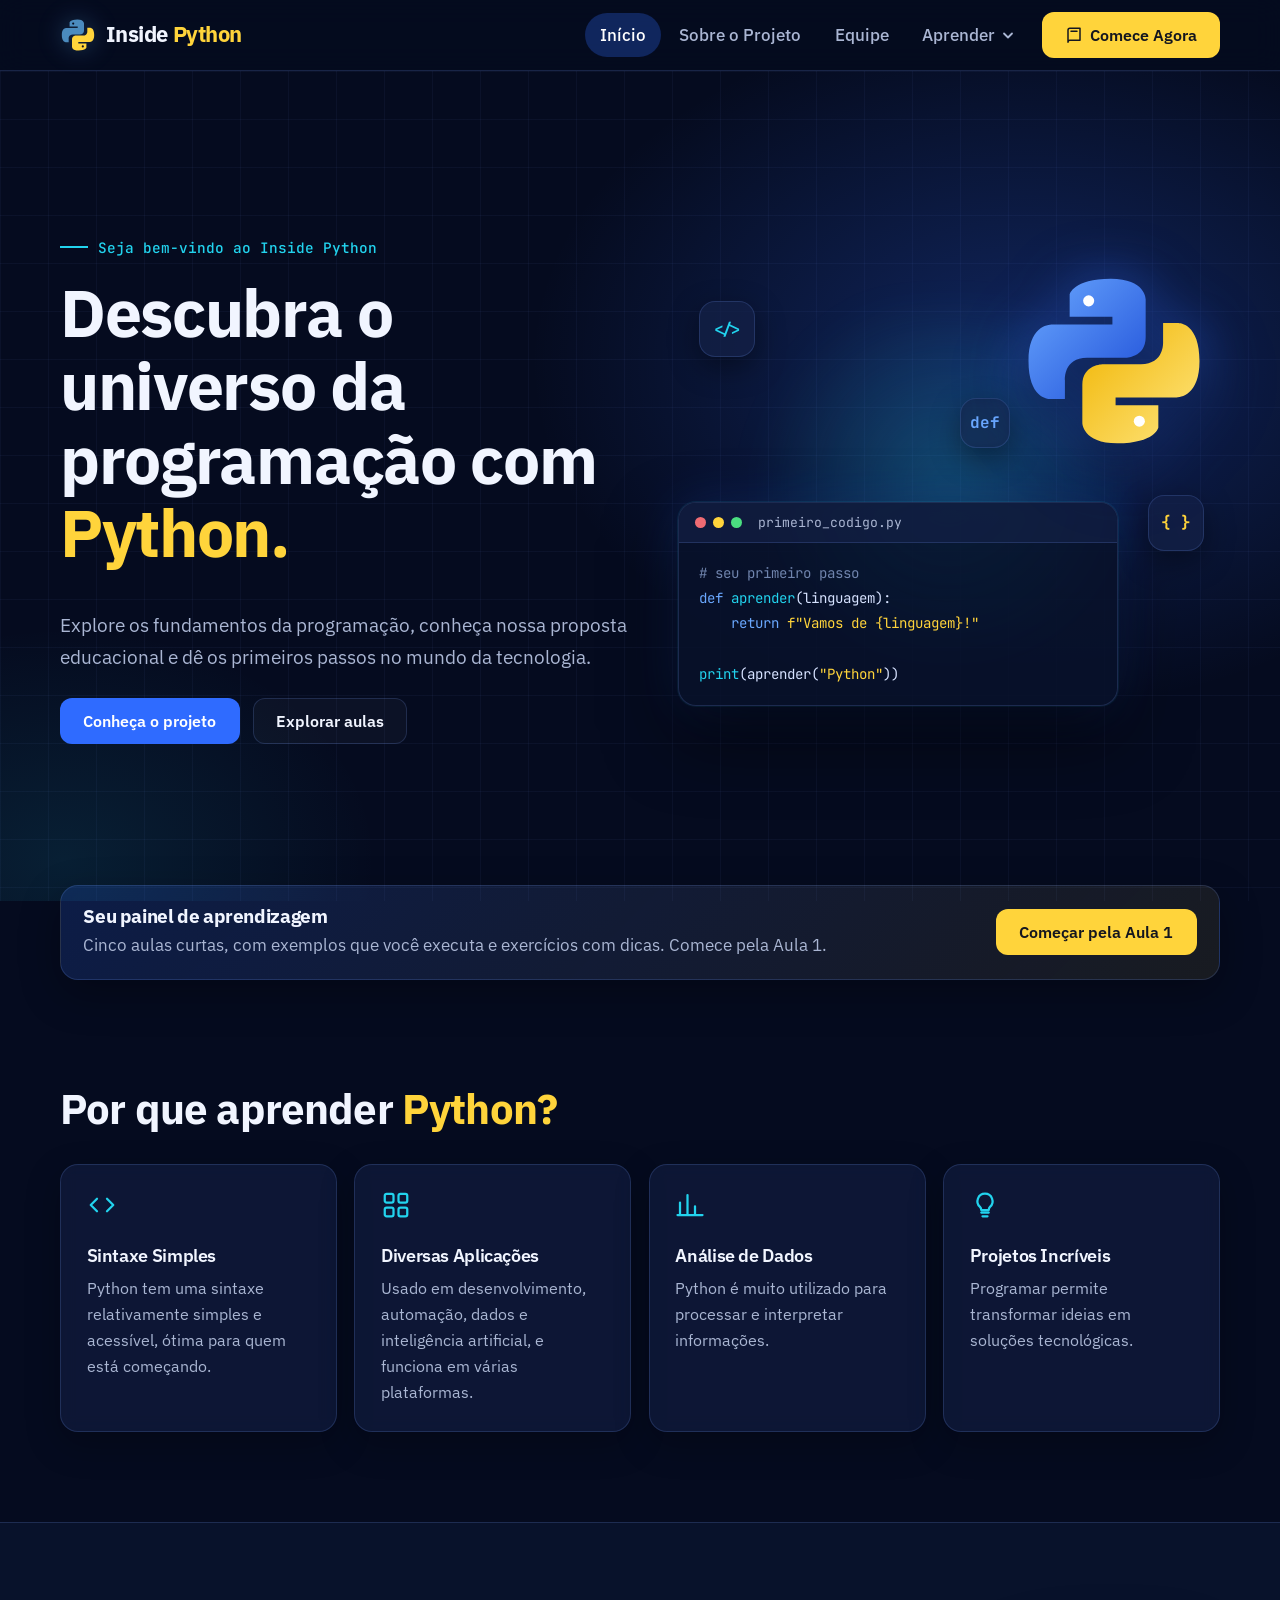
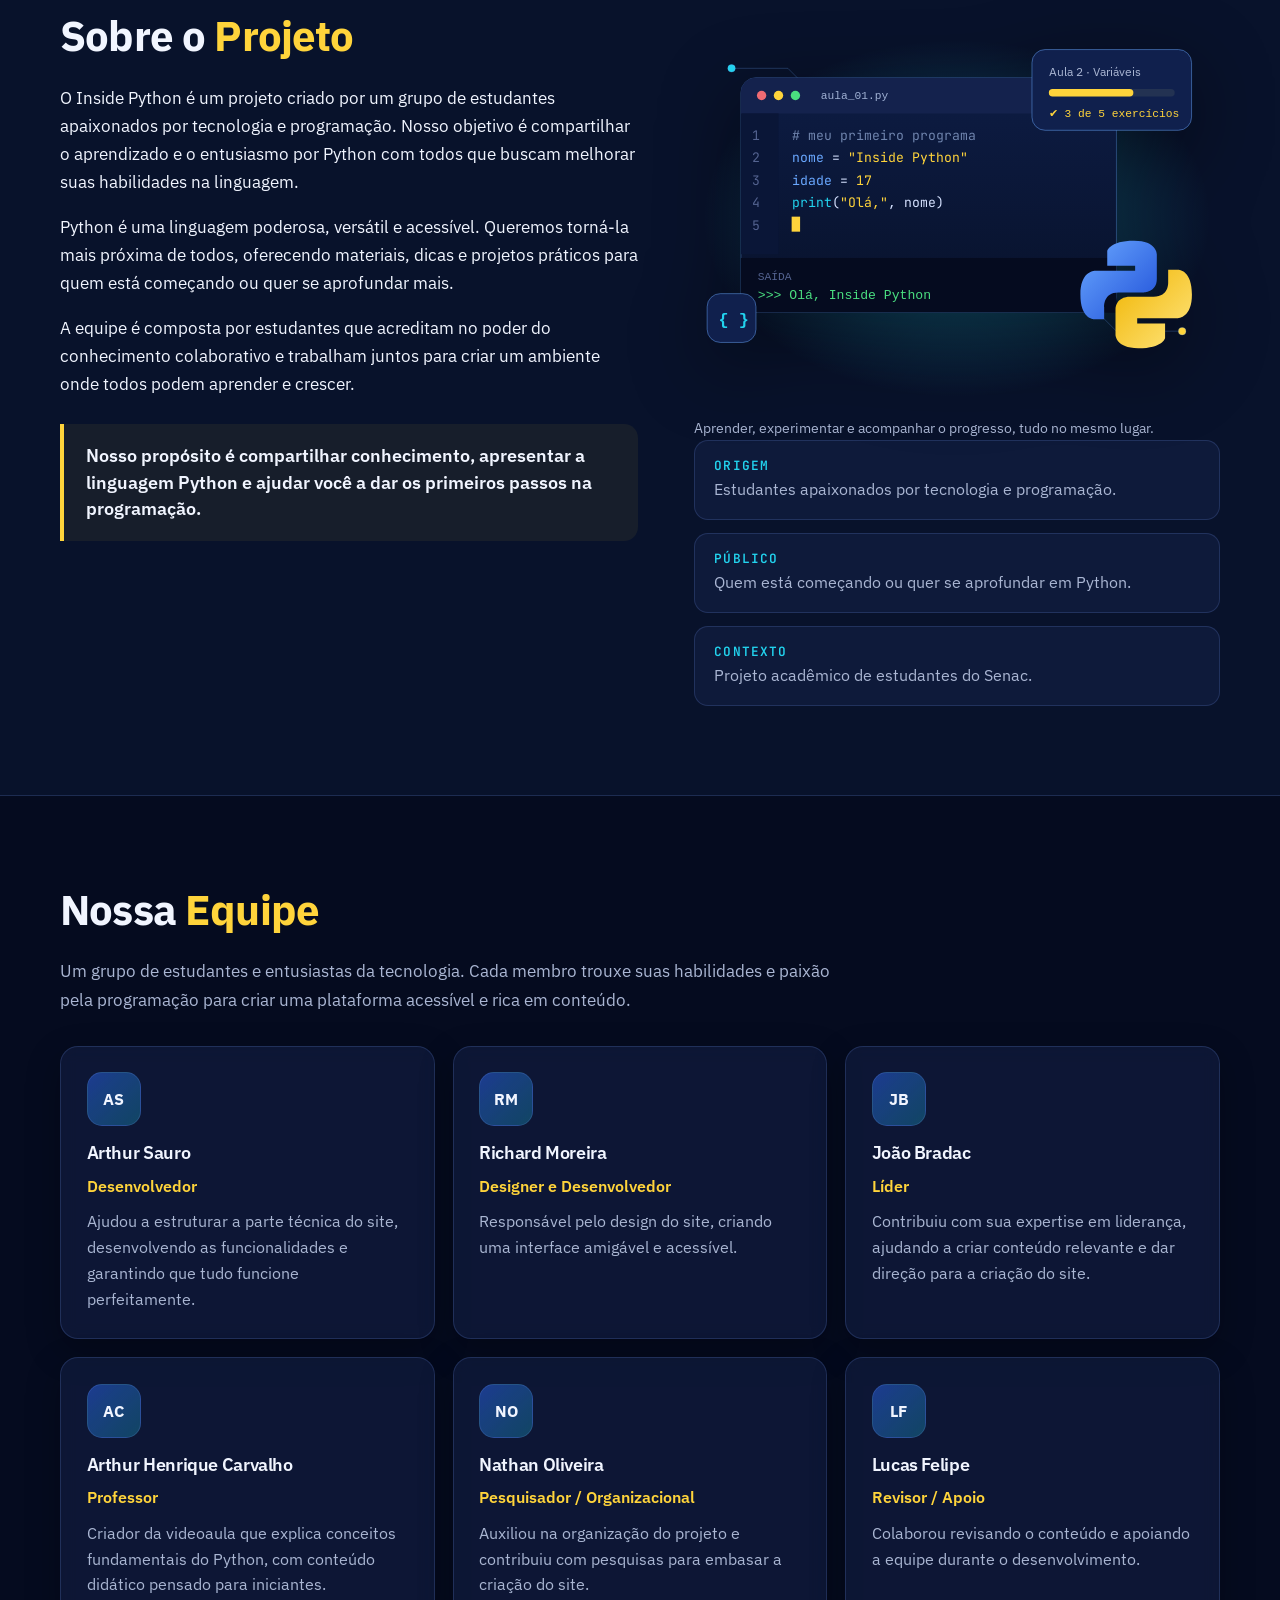
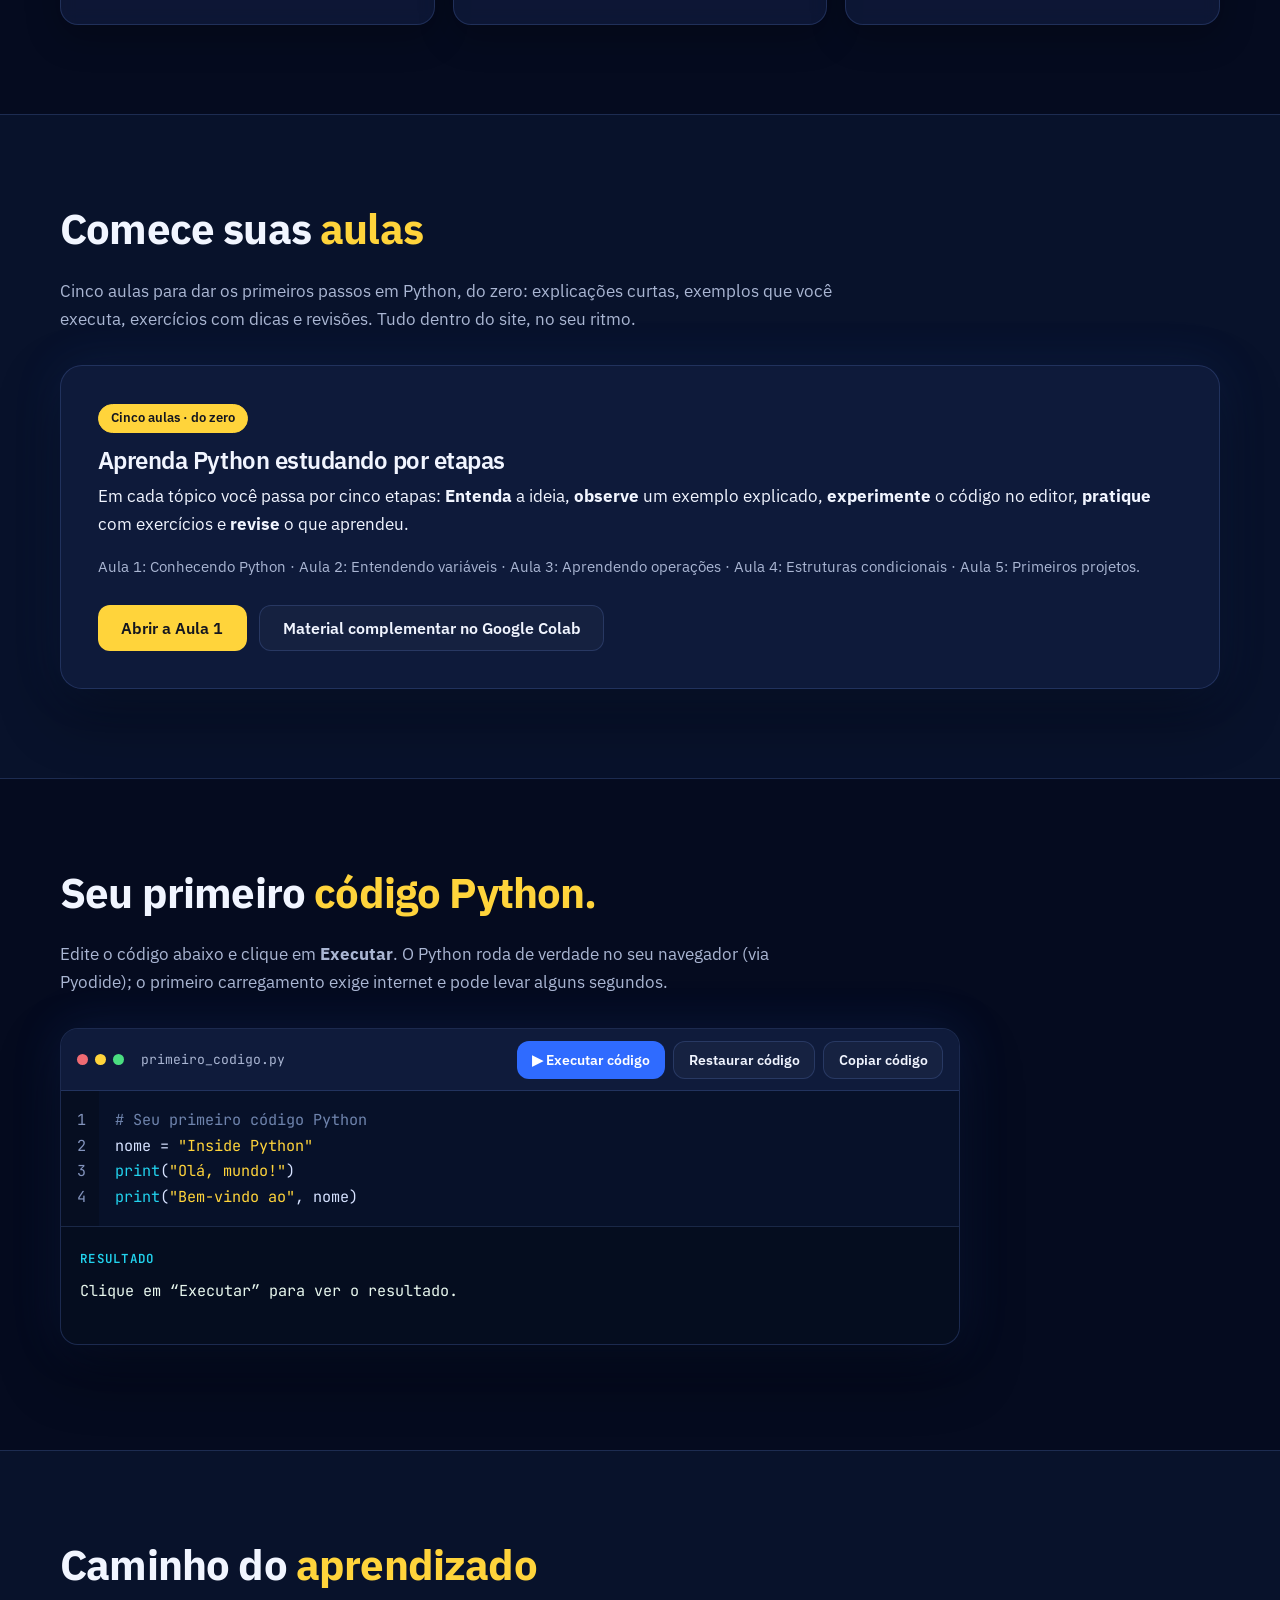
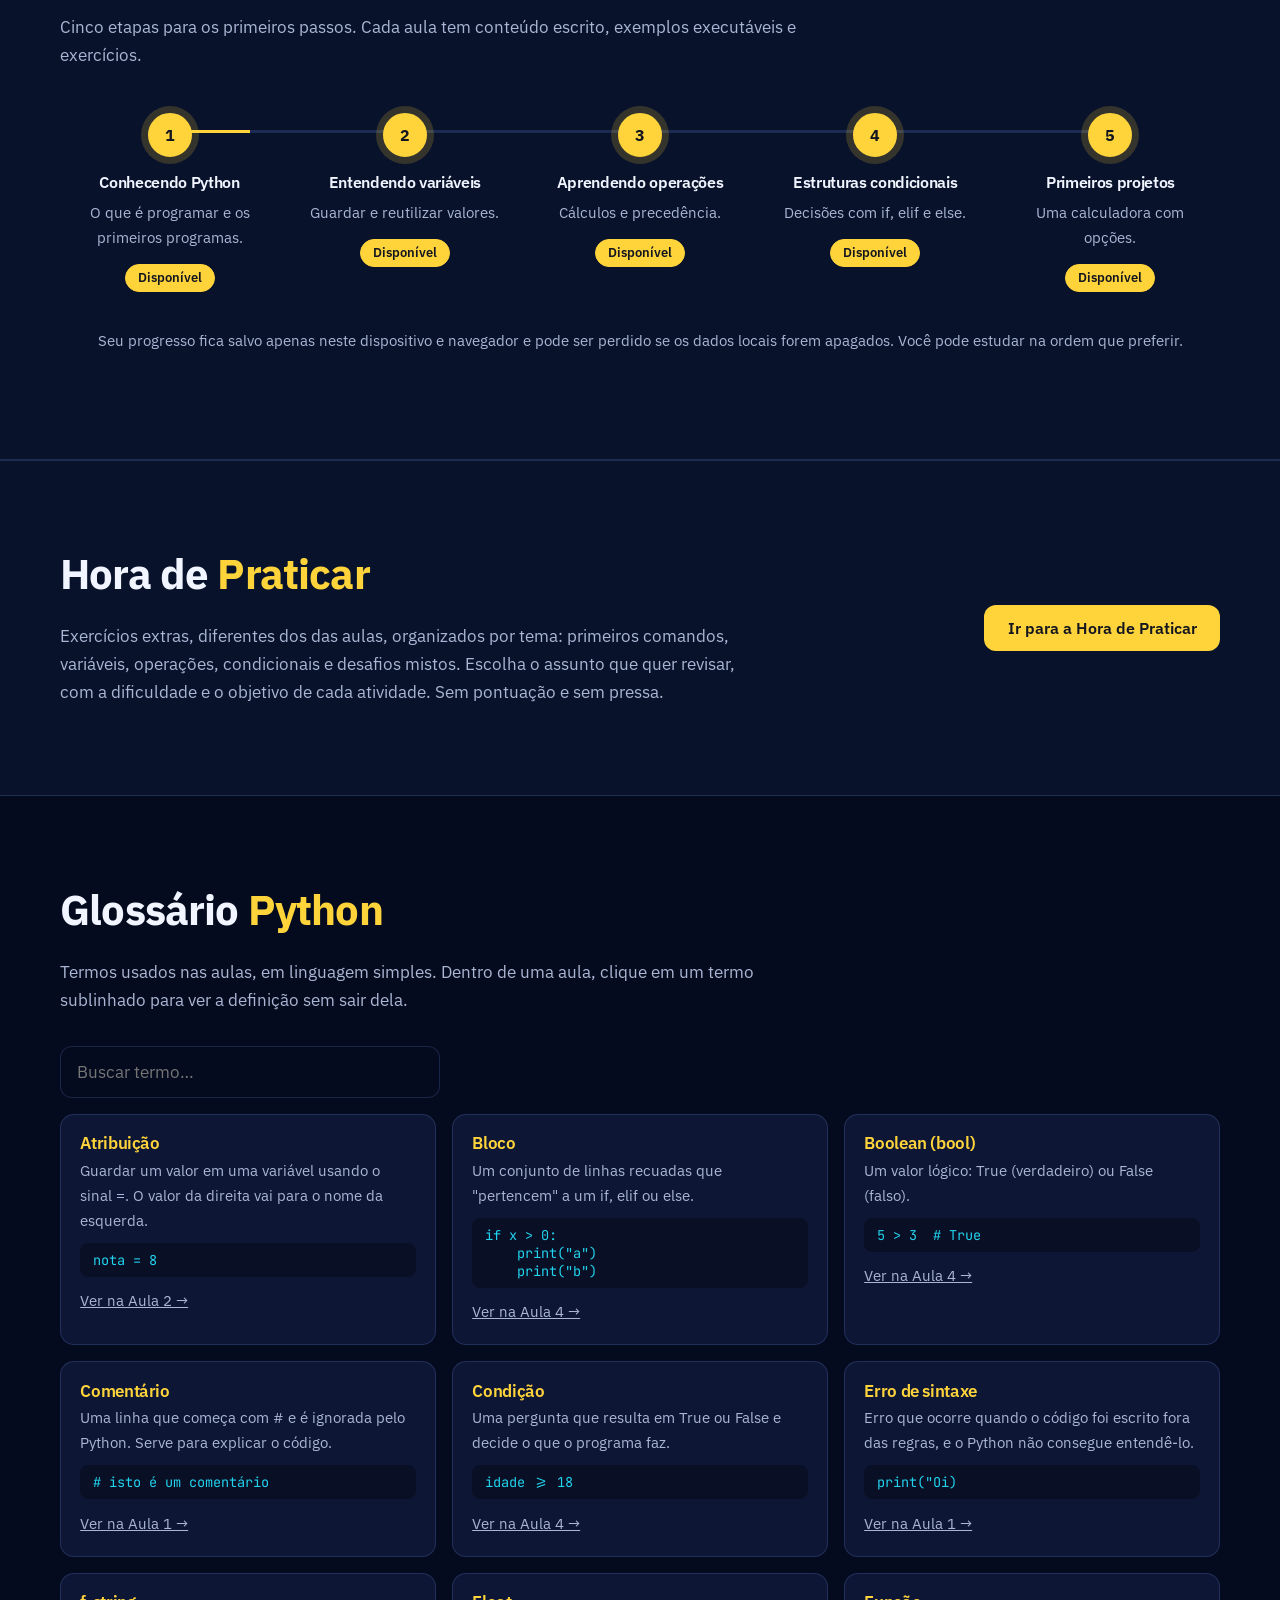
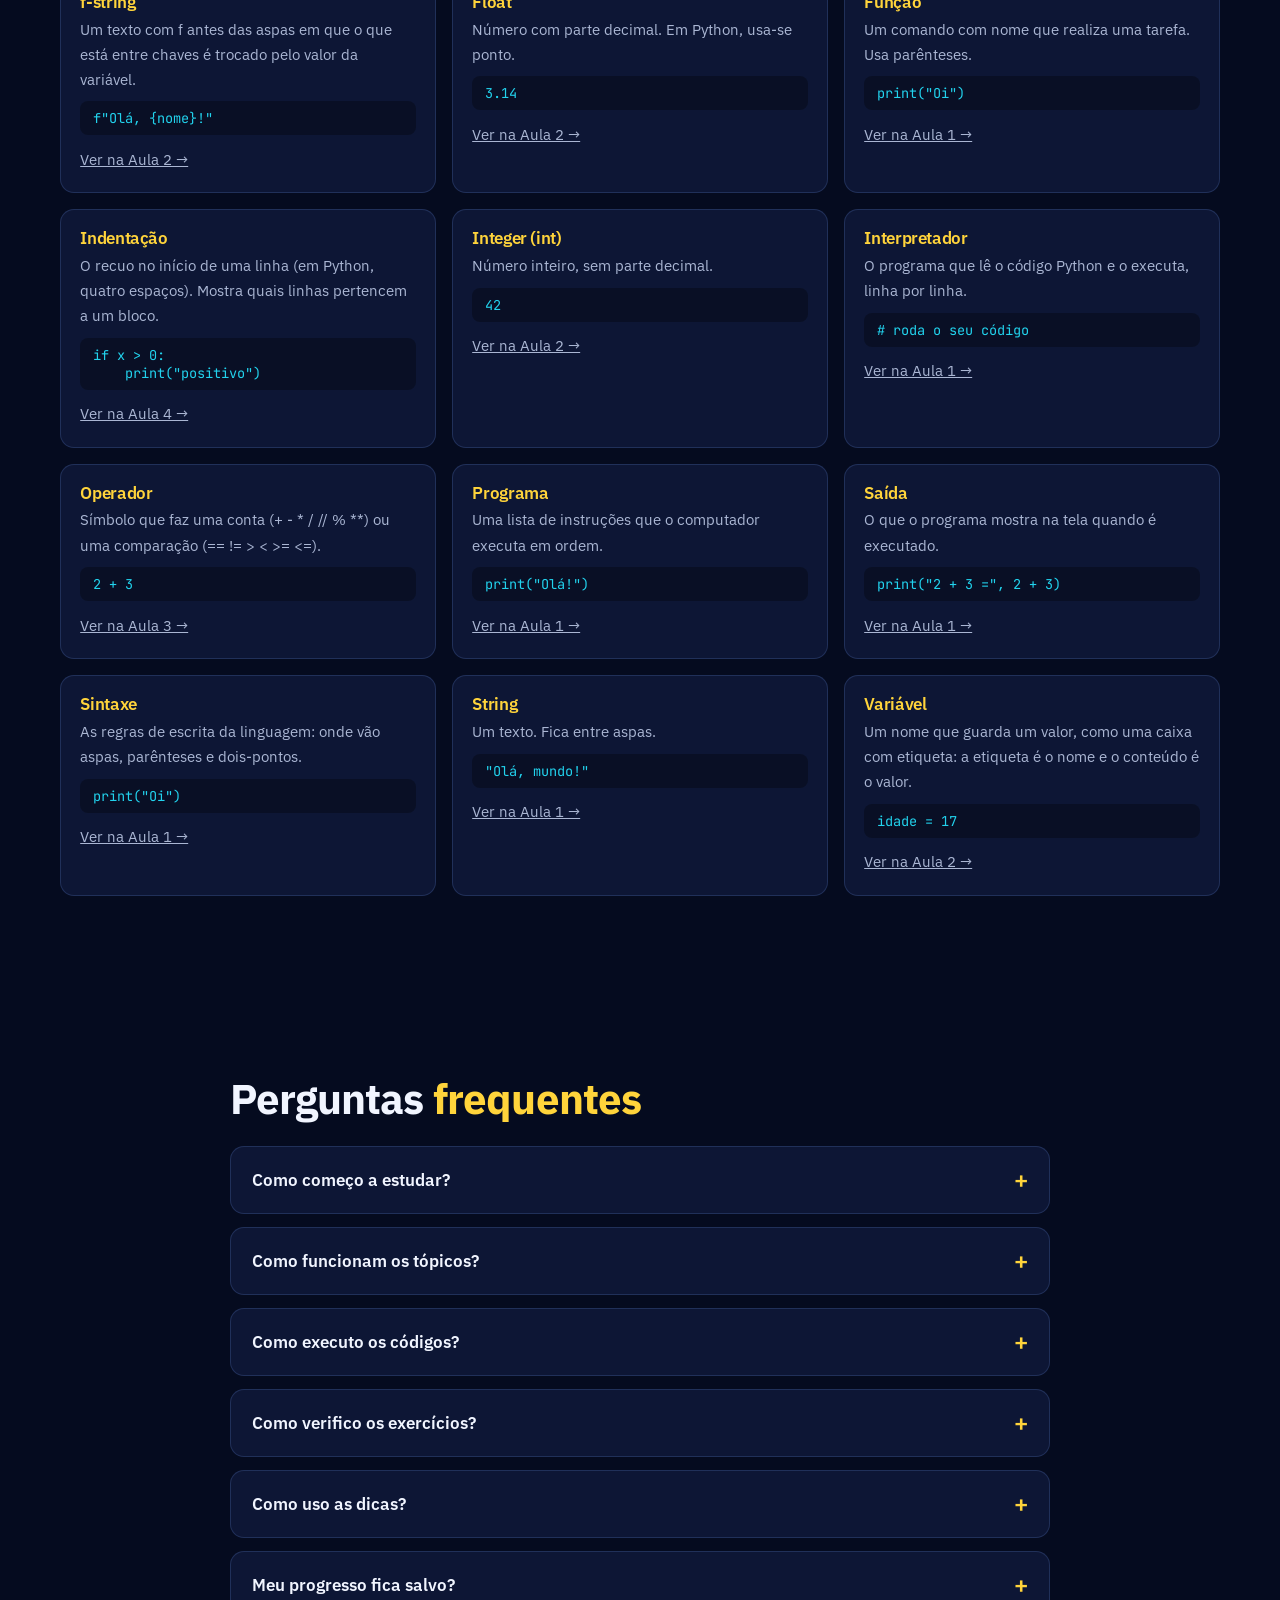
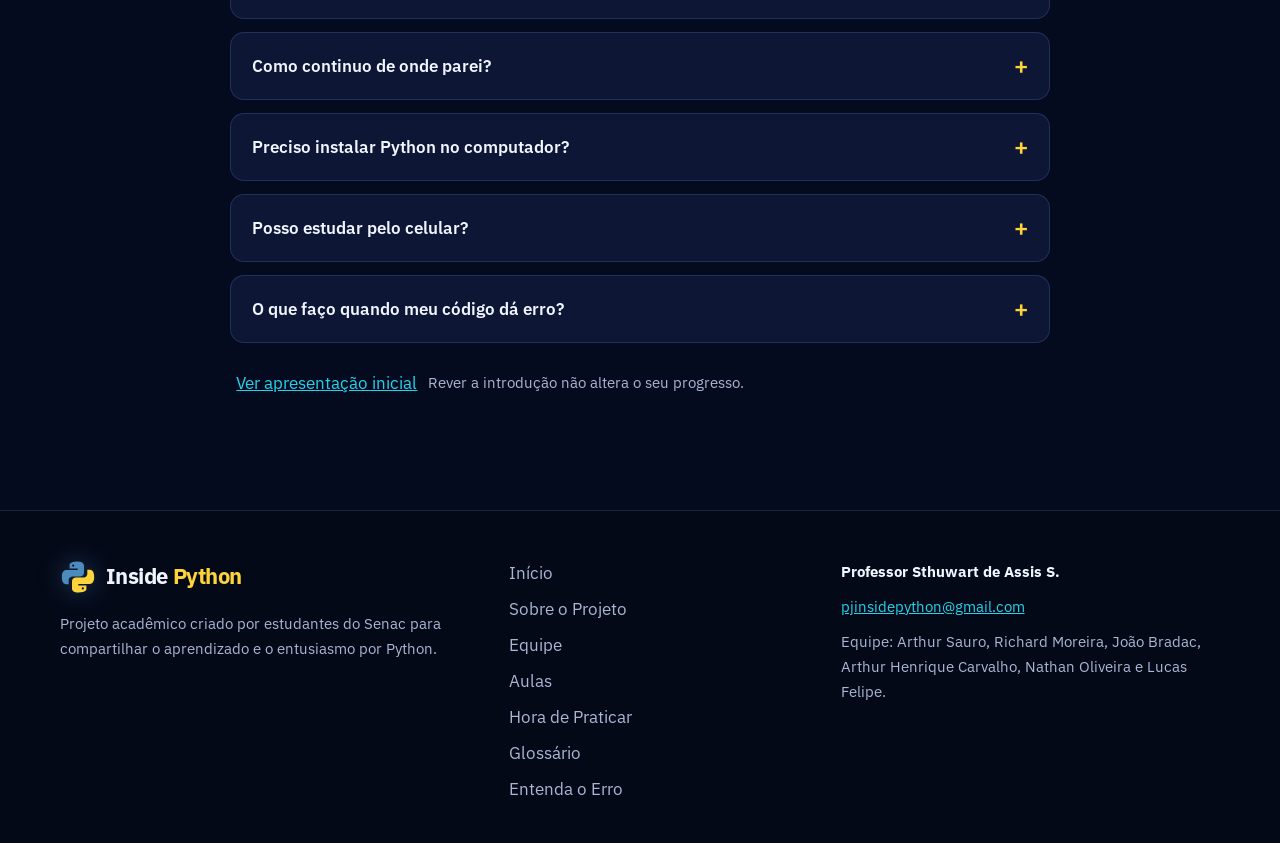
==== commit bb7aa08e: "Atualização V5.1" ====
--- a/index.html
+++ b/index.html
@@ -6,12 +6,12 @@
 <title>Inside Python – Descubra o universo da programação com Python</title>
 <meta name="description" content="Inside Python: plataforma educacional criada por estudantes do Senac para quem quer dar os primeiros passos em Python.">
 <meta name="theme-color" content="#050b1f">
-<link rel="icon" href="favicon.svg" type="image/svg+xml">
-<link rel="icon" href="favicon-32.png" sizes="32x32" type="image/png">
-<link rel="apple-touch-icon" href="apple-touch-icon.png">
+<link rel="icon" href="images/favicon.svg" type="image/svg+xml">
+<link rel="icon" href="images/favicon-32.png" sizes="32x32" type="image/png">
+<link rel="apple-touch-icon" href="images/apple-touch-icon.png">
 <link rel="preconnect" href="https://fonts.googleapis.com"><link rel="preconnect" href="https://fonts.gstatic.com" crossorigin>
 <link href="https://fonts.googleapis.com/css2?family=IBM+Plex+Sans:wght@400;500;600&family=Sora:wght@600;700;800&family=JetBrains+Mono:wght@400;500&display=swap" rel="stylesheet">
-<link rel="stylesheet" href="style.css">
+<link rel="stylesheet" href="css/style.css">
 </head>
 <body>
 <svg width="0" height="0" style="position:absolute" aria-hidden="true" focusable="false"><defs>
@@ -37,7 +37,7 @@
           <li><button type="button" data-err-open>Entenda o Erro</button></li>
         </ul>
       </div>
-      <a class="btn btn--yellow nav__cta" id="cta" href="#aula-1-t1"><svg class="ico" aria-hidden="true"><use href="#i-book"/></svg><span>Comece Agora</span></a>
+      <a class="btn btn--yellow nav__cta" id="cta" href="#aula-1-t7"><svg class="ico" aria-hidden="true"><use href="#i-book"/></svg><span>Comece Agora</span></a>
     </nav>
   </div>
 </header>
@@ -142,23 +142,17 @@
 <section class="sec sec--alt" id="aulas">
   <div class="wrap">
     <h2 class="rv">Comece suas <em>aulas</em></h2>
-    <p class="sub rv">Aulas de Python para dar os primeiros passos.</p>
+    <p class="sub rv">Cinco aulas para dar os primeiros passos em Python, do zero: explicações curtas, exemplos que você executa, exercícios com dicas e revisões. Tudo dentro do site, no seu ritmo.</p>
     <article class="lesson rv">
-      <div class="player" id="player">
-        <button class="play" id="playBtn" type="button" aria-label="Assistir à videoaula da Aula 1"><svg viewBox="0 0 24 24"><path d="M8 5v14l11-7z"/></svg></button>
-        <span class="player__tag">Videoaula · Aula 1</span>
-      </div>
       <div class="lesson__body">
-        <span class="tag tag--on">Disponível</span> <span class="tag">Introdução ao Python</span>
-        <h3>Aula 1: Introdução ao Python</h3>
-        <p>Nesta aula, vamos abordar os fundamentos da linguagem Python.</p>
-        <p class="small">Videoaula criada por Arthur Henrique Carvalho.</p>
+        <span class="tag tag--on">Cinco aulas · do zero</span>
+        <h3>Aprenda Python estudando por etapas</h3>
+        <p>Em cada tópico você passa por cinco etapas: <b>Entenda</b> a ideia, <b>observe</b> um exemplo explicado, <b>experimente</b> o código no editor, <b>pratique</b> com exercícios e <b>revise</b> o que aprendeu.</p>
+        <p class="small">Aula 1: Conhecendo Python · Aula 2: Entendendo variáveis · Aula 3: Aprendendo operações · Aula 4: Estruturas condicionais · Aula 5: Primeiros projetos.</p>
         <div class="actions">
-          <button class="btn btn--yellow" id="watchBtn" type="button">Assistir à videoaula</button>
-          <a class="btn btn--blue" href="#aula-1">Estudar a Aula 1 na plataforma</a>
-          <a class="btn btn--ghost" href="https://colab.research.google.com/drive/1t9mxslkMAQFUQeJvBIo8rGVgaEMYfYWJ" target="_blank" rel="noopener noreferrer">Material no Google Colab<span class="sr"> (abre em nova aba)</span></a>
+          <a class="btn btn--yellow" href="#aula-1-t7">Abrir a Aula 1</a>
+          <a class="btn btn--ghost" href="https://colab.research.google.com/drive/1t9mxslkMAQFUQeJvBIo8rGVgaEMYfYWJ" target="_blank" rel="noopener noreferrer">Material complementar no Google Colab<span class="sr"> (abre em nova aba)</span></a>
         </div>
-        <p class="note" id="note" hidden></p>
       </div>
     </article>
   </div>
@@ -175,7 +169,7 @@
 <section class="sec sec--alt" id="caminho">
   <div class="wrap">
     <h2 class="rv">Caminho do <em>aprendizado</em></h2>
-    <p class="sub rv">Cinco etapas para os primeiros passos. Cada aula tem conteúdo escrito, exemplos executáveis e exercícios. O vídeo é opcional: onde ele ainda não foi publicado, aparece "Vídeo em breve" e o estudo continua liberado.</p>
+    <p class="sub rv">Cinco etapas para os primeiros passos. Cada aula tem conteúdo escrito, exemplos executáveis e exercícios.</p>
     <ol class="path" id="path"></ol>
     <p class="priv" id="resume"></p>
   </div>
@@ -237,13 +231,12 @@
 <div id="toast" class="toast" role="status" aria-live="polite"></div>
 <dialog id="gloss" class="gdlg" aria-label="Glossário Python"><div class="gdlg__bar"><h2>Glossário Python</h2><button class="btn btn--ghost btn--sm" type="button" data-x>Fechar</button></div><label class="gsearch gsearch--dlg"><span class="sr">Buscar termo no glossário</span><input id="gq" type="search" placeholder="Buscar termo…" autocomplete="off"></label><div class="gloss" id="glist"></div></dialog>
 <dialog id="errs" class="gdlg" aria-label="Entenda o Erro"><div class="gdlg__bar"><h2>Entenda o Erro</h2><button class="btn btn--ghost btn--sm" type="button" data-x>Fechar</button></div><p class="gnote">Mensagens de erro não são broncas: são pistas. Veja o que cada uma significa e como corrigir.</p><div class="elist" id="elist"></div></dialog>
-<script src="lessons.js"></script>
-<script src="lessons2.js"></script>
-<script src="lessons3.js"></script>
-<script src="outputs.js"></script>
-<script src="editor.js"></script>
-<script src="main.js"></script>
-<script src="app.js"></script>
+<script src="js/lessons.js"></script>
+<script src="js/lessons2.js"></script>
+<script src="js/lessons3.js"></script>
+<script src="js/curriculo.js"></script>
+<script src="js/outputs.js"></script>
+<script src="js/editor.js"></script>
 <script src="js/main.js"></script>
 <script src="js/app.js"></script>
 </body>
--- a/css/style.css
+++ b/css/style.css
@@ -0,0 +1,329 @@
+:root{--bg:#050b1f;--bg2:#08122b;--card:rgba(20,34,72,.55);--line:rgba(120,160,255,.18);--text:#f1f5ff;--muted:#aab6d3;
+--blue:#2f6bff;--blue2:#6aa8ff;--yellow:#ffd43b;--cyan:#22d3ee;--head:'Sora','IBM Plex Sans',sans-serif;--mono:'JetBrains Mono',ui-monospace,Consolas,monospace;--r:18px}
+*{box-sizing:border-box}
+html{scroll-behavior:smooth;scroll-padding-top:84px}
+body{margin:0;background:var(--bg);color:var(--text);font:400 1.0625rem/1.65 'IBM Plex Sans',system-ui,sans-serif;-webkit-font-smoothing:antialiased;overflow-x:hidden;padding-bottom:env(safe-area-inset-bottom,0)}
+img{max-width:100%;display:block}a{color:var(--cyan)}p{margin:0 0 1em}
+h1,h2,h3{font-family:var(--head);line-height:1.12;margin:0 0 .6em;letter-spacing:-.02em}
+h1{font-size:clamp(2.4rem,5.4vw,4.1rem);font-weight:800}h2{font-size:clamp(1.8rem,3.4vw,2.6rem);font-weight:700}h3{font-size:1.15rem;font-weight:600}
+em{font-style:normal;color:var(--yellow)}
+.wrap{width:min(1160px,100% - 2.5rem);margin-inline:auto}
+.skip{position:absolute;left:-999px;top:8px;background:var(--yellow);color:#111;padding:.6rem 1rem;border-radius:8px;z-index:100}.skip:focus{left:8px}
+.sr{position:absolute;width:1px;height:1px;overflow:hidden;clip:rect(0 0 0 0)}
+:focus-visible{outline:3px solid var(--cyan);outline-offset:3px;border-radius:6px}
+.progress{position:fixed;top:0;left:0;height:3px;width:100%;transform-origin:0 50%;transform:scaleX(0);background:linear-gradient(90deg,var(--blue),var(--cyan),var(--yellow));z-index:80}
+
+.nav{position:sticky;top:0;z-index:70;padding-top:env(safe-area-inset-top,0);background:rgba(5,11,31,.82);backdrop-filter:blur(14px);border-bottom:1px solid var(--line)}
+.nav__in{display:flex;align-items:center;justify-content:space-between;height:70px}
+.brand{display:inline-flex;align-items:center;gap:.6rem;color:var(--text);text-decoration:none;font:700 1.35rem/1 var(--head);letter-spacing:-.02em;transition:transform .2s}
+.brand:hover{transform:translateY(-1px)}.brand b{color:var(--yellow);font-weight:700}
+.brand__sym{width:36px;height:36px;flex:none;filter:drop-shadow(0 0 12px rgba(75,139,190,.4))}
+.nav__menu{display:flex;align-items:center;gap:.2rem}
+.nav__menu a:not(.btn){color:var(--muted);text-decoration:none;font-weight:500;padding:.5rem .95rem;border-radius:999px;position:relative;transition:color .2s,background .2s}
+.nav__menu a:not(.btn):hover{color:var(--text);background:rgba(47,107,255,.15)}
+.nav__menu a.is-active{color:#fff;background:rgba(47,107,255,.28)}
+.nav__cta{margin-left:.6rem}
+.nav__btn{display:none;background:none;border:1px solid var(--line);border-radius:10px;width:46px;height:46px;cursor:pointer;flex-direction:column;justify-content:center;align-items:center;gap:5px;padding:0}
+.nav__btn span{width:20px;height:2px;background:var(--text);transition:transform .25s,opacity .2s}
+.nav__btn[aria-expanded=true] span:nth-child(1){transform:translateY(7px) rotate(45deg)}.nav__btn[aria-expanded=true] span:nth-child(2){opacity:0}.nav__btn[aria-expanded=true] span:nth-child(3){transform:translateY(-7px) rotate(-45deg)}
+
+.actions{display:flex;flex-wrap:wrap;gap:.8rem;margin-top:1.6rem}
+.btn{display:inline-flex;align-items:center;justify-content:center;gap:.4rem;min-height:46px;font:600 1rem 'IBM Plex Sans',sans-serif;padding:.7rem 1.4rem;border-radius:12px;text-decoration:none;border:1px solid transparent;cursor:pointer;transition:transform .2s,box-shadow .25s,background .2s,border-color .2s}
+.btn:hover{transform:translateY(-2px)}.btn:active{transform:translateY(0) scale(.98)}
+.btn--blue{background:var(--blue);color:#fff}.btn--blue:hover{box-shadow:0 8px 28px rgba(47,107,255,.5)}
+.btn--yellow{background:var(--yellow);color:#14161f}.btn--yellow:hover{box-shadow:0 8px 28px rgba(255,212,59,.35)}
+.btn--ghost{background:rgba(255,255,255,.03);color:var(--text);border-color:var(--line)}.btn--ghost:hover{border-color:var(--cyan);background:rgba(34,211,238,.08)}
+.btn--sm{min-height:38px;padding:.4rem .9rem;font-size:.9rem}
+
+.hero{min-height:calc(100svh - 70px);display:grid;align-items:center;padding:3rem 0;background:radial-gradient(55% 60% at 80% 35%,rgba(47,107,255,.28),transparent 70%),radial-gradient(35% 40% at 5% 95%,rgba(34,211,238,.1),transparent 70%),linear-gradient(rgba(120,160,255,.05) 1px,transparent 1px) 0 0/48px 48px,linear-gradient(90deg,rgba(120,160,255,.05) 1px,transparent 1px) 0 0/48px 48px}
+.hero__in{display:grid;grid-template-columns:1.05fr 1fr;gap:3rem;align-items:center}
+.hello{display:inline-flex;align-items:center;gap:.6rem;font:500 .9rem var(--mono);color:var(--cyan);margin-bottom:1.2rem}.hello span{width:28px;height:2px;background:var(--cyan)}
+.lead{font-size:1.2rem;color:var(--muted);max-width:33em}
+.hero__txt>*{animation:rise .8s both}.hero__txt>:nth-child(2){animation-delay:.1s}.hero__txt>:nth-child(3){animation-delay:.2s}.hero__txt>:nth-child(4){animation-delay:.3s}
+@keyframes rise{from{opacity:0;transform:translateY(18px)}}
+.stage{position:relative;min-height:440px;animation:rise 1s .2s both}
+.glow{position:absolute;inset:10% 5%;background:radial-gradient(circle,rgba(34,211,238,.25),transparent 65%);filter:blur(20px)}
+.py{position:absolute;right:2%;top:0;width:190px;filter:drop-shadow(0 18px 24px rgba(0,0,0,.5)) drop-shadow(0 0 24px rgba(47,107,255,.5));animation:float 6s ease-in-out infinite;z-index:2}
+.win{position:absolute;left:0;bottom:0;width:min(440px,92%);background:rgba(8,18,43,.88);border:1px solid var(--line);border-radius:var(--r);box-shadow:0 30px 70px rgba(0,0,0,.55),0 0 0 1px rgba(34,211,238,.1),0 0 50px rgba(47,107,255,.2);backdrop-filter:blur(8px);overflow:hidden;animation:float 7s -2s ease-in-out infinite}
+.win pre{margin:0;padding:1.1rem 1.3rem;font:.88rem/1.8 var(--mono);color:#d6e2ff;white-space:pre-wrap}
+.win__bar{display:flex;align-items:center;gap:7px;padding:.7rem 1rem;border-bottom:1px solid var(--line);background:rgba(20,34,72,.6)}
+.win__bar i{width:11px;height:11px;border-radius:50%;background:#ef6b73}.win__bar i:nth-child(2){background:var(--yellow)}.win__bar i:nth-child(3){background:#4ade80}
+.win__bar span{margin-left:.6rem;font:.82rem var(--mono);color:var(--muted)}
+.c{color:#6f84ad}.k{color:var(--blue2)}.f{color:var(--cyan)}.s{color:var(--yellow)}
+.chip{position:absolute;display:grid;place-items:center;width:56px;height:56px;border-radius:16px;font:700 1rem var(--mono);background:rgba(20,34,72,.7);border:1px solid var(--line);color:var(--cyan);box-shadow:0 10px 30px rgba(0,0,0,.4);animation:float 5s ease-in-out infinite;backdrop-filter:blur(6px)}
+.chip--a{left:4%;top:8%}.chip--b{right:3%;top:52%;color:var(--yellow);animation-delay:-1.5s}.chip--c{left:52%;top:30%;color:var(--blue2);animation-delay:-3s;width:50px;height:50px}
+@keyframes float{50%{transform:translateY(-12px)}}
+
+.sec{padding:clamp(3.5rem,7vw,6rem) 0}.sec--alt{background:var(--bg2);border-block:1px solid var(--line)}
+.sub{color:var(--muted);max-width:46em;margin-bottom:2rem}
+.rv{opacity:0;transform:translateY(22px);transition:opacity .7s,transform .7s}.rv.in{opacity:1;transform:none}
+.card{background:var(--card);border:1px solid var(--line);border-radius:var(--r);padding:1.6rem;backdrop-filter:blur(8px);box-shadow:0 12px 34px rgba(0,0,0,.25);transition:transform .25s,border-color .25s,box-shadow .25s,opacity .7s}
+.card:hover{transform:translateY(-5px);border-color:rgba(106,168,255,.6);box-shadow:0 18px 44px rgba(0,0,0,.4),0 0 30px rgba(47,107,255,.2)}
+.card p{color:var(--muted);font-size:.98rem;margin:0}
+.grid4{display:grid;grid-template-columns:repeat(4,1fr);gap:1.1rem;margin-top:2rem}
+.card svg{width:30px;height:30px;fill:none;stroke:var(--cyan);stroke-width:1.8;stroke-linecap:round;stroke-linejoin:round;margin-bottom:1rem}
+.team{display:grid;grid-template-columns:repeat(3,1fr);gap:1.1rem}
+.av{display:grid;place-items:center;width:54px;height:54px;border-radius:15px;margin-bottom:1rem;background:linear-gradient(135deg,rgba(47,107,255,.45),rgba(34,211,238,.25));border:1px solid var(--line);font:700 1rem var(--head)}
+.role{color:var(--yellow)!important;font-weight:600;margin-bottom:.6rem!important}
+
+.about{display:grid;grid-template-columns:1.1fr 1fr;gap:3.5rem;align-items:start}
+.quote{margin:1.6rem 0 0;padding:1.2rem 1.4rem;border-left:4px solid var(--yellow);background:rgba(255,212,59,.06);border-radius:0 14px 14px 0;font:600 1.1rem/1.5 var(--head)}
+.photo{margin:0 0 1.2rem}.photo img{width:100%;height:auto;border-radius:var(--r);border:1px solid var(--line);box-shadow:0 20px 50px rgba(0,0,0,.45)}.photo figcaption{color:var(--muted);font-size:.9rem;margin-top:.6rem}
+.facts{list-style:none;margin:0;padding:0;display:grid;gap:.8rem}
+.facts li{padding:1rem 1.2rem;background:var(--card);border:1px solid var(--line);border-radius:14px;color:var(--muted);font-size:.98rem}.facts b{display:block;color:var(--cyan);font:600 .8rem var(--mono);text-transform:uppercase;letter-spacing:.08em;margin-bottom:.2rem}
+
+.lesson{display:grid;grid-template-columns:1fr;background:var(--card);border:1px solid var(--line);border-radius:22px;overflow:hidden;box-shadow:0 24px 60px rgba(0,0,0,.4),0 0 50px rgba(47,107,255,.12)}
+
+
+
+
+
+.lesson__body{padding:clamp(1.5rem,3vw,2.3rem)}.lesson__body h3{font-size:1.5rem;margin:.9rem 0 .5rem}
+.tag{display:inline-block;border:1px solid var(--line);border-radius:999px;padding:.15rem .75rem;font-size:.82rem;font-weight:600;color:var(--muted)}
+.tag--on{color:#14161f;background:var(--yellow);border-color:var(--yellow)}
+.small{font-size:.92rem;color:var(--muted)}
+.note{margin:1rem 0 0;padding:.8rem 1rem;border-left:3px solid var(--cyan);background:rgba(34,211,238,.08);border-radius:0 10px 10px 0;font-size:.94rem;color:var(--muted)}
+
+.ide{max-width:900px;background:rgba(8,18,43,.9);border:1px solid var(--line);border-radius:var(--r);overflow:hidden;box-shadow:0 26px 60px rgba(0,0,0,.45),0 0 50px rgba(47,107,255,.15)}
+.ide .win__bar{flex-wrap:wrap}.ide__btns{margin-left:auto;display:flex;gap:.5rem}
+.ed{display:flex;font:.95rem/1.7 var(--mono);height:210px}
+.gut{padding:1rem .8rem 1rem 1rem;text-align:right;color:#8394bd;background:rgba(0,0,0,.2);user-select:none;white-space:pre;overflow:hidden}
+.ed__box{position:relative;flex:1}
+.hl,#code{position:absolute;inset:0;margin:0;padding:1rem;font:inherit;line-height:inherit;white-space:pre;overflow:auto;border:0;tab-size:4}
+.hl{pointer-events:none;color:#d6e2ff;overflow:hidden}
+#code{background:transparent;color:transparent;caret-color:var(--yellow);resize:none;outline:none}
+.ed__box:focus-within{box-shadow:inset 0 0 0 2px rgba(34,211,238,.5)}
+.out{border-top:1px solid var(--line);padding:1rem 1.2rem;background:rgba(0,0,0,.25)}
+.out__t{font:600 .78rem var(--mono);color:var(--cyan);text-transform:uppercase;letter-spacing:.1em}
+.out pre{margin:.5rem 0 0;font:.95rem/1.6 var(--mono);color:#e8f7ee;white-space:pre-wrap;min-height:3.2em}.out pre.err{color:#ff8a8a}
+
+.path{list-style:none;margin:2.5rem 0 0;padding:0;display:grid;grid-template-columns:repeat(5,1fr);gap:1rem;position:relative}
+.path::before{content:"";position:absolute;top:21px;left:10%;right:10%;height:3px;background:linear-gradient(90deg,var(--yellow) 0,var(--yellow) 8%,var(--line) 8%);border-radius:3px}
+.path li{position:relative;text-align:center;padding:0 .4rem}
+.dot{position:relative;display:grid;place-items:center;width:44px;height:44px;margin:0 auto 1rem;border-radius:50%;background:var(--bg);border:2px solid var(--line);font:700 1rem var(--head);color:var(--muted)}
+.on .dot{background:var(--yellow);border-color:var(--yellow);color:#14161f;box-shadow:0 0 0 7px rgba(255,212,59,.18)}
+.path p{color:var(--muted);font-size:.94rem;margin:0 0 .7rem}.path h3{font-size:1.02rem}
+
+.faq{max-width:820px}
+details{background:var(--card);border:1px solid var(--line);border-radius:14px;margin-bottom:.8rem;transition:border-color .2s,opacity .7s,transform .7s}
+details[open]{border-color:rgba(106,168,255,.6)}
+summary{cursor:pointer;list-style:none;padding:1.1rem 1.3rem;font-weight:600;display:flex;justify-content:space-between;align-items:center;gap:1rem}
+summary::-webkit-details-marker{display:none}
+summary::after{content:"+";font:500 1.5rem var(--mono);color:var(--yellow);transition:transform .25s}
+details[open] summary::after{transform:rotate(45deg)}
+details p{margin:0;padding:0 1.3rem 1.2rem;color:var(--muted);animation:rise .35s}
+
+.foot{border-top:1px solid var(--line);padding:3rem 0 2.5rem;background:#040918}
+.foot__in{display:grid;grid-template-columns:1.4fr 1fr 1.3fr;gap:2.5rem}
+.foot .brand{margin-bottom:1rem}
+.foot p{color:var(--muted);font-size:.96rem;margin:0 0 .6rem}.foot strong{color:var(--text)}
+.foot nav{display:flex;flex-direction:column;gap:.5rem}.foot nav a{color:var(--muted);text-decoration:none;width:fit-content}.foot nav a:hover{color:var(--yellow)}
+
+@media(max-width:960px){
+.hero{min-height:0}.hero__in,.about,.lesson,.foot__in{grid-template-columns:1fr}
+.stage{min-height:400px;max-width:520px}
+.grid4{grid-template-columns:1fr 1fr}.team{grid-template-columns:1fr 1fr}
+.nav__btn{display:flex}
+.nav__menu{position:absolute;top:100%;left:0;right:0;flex-direction:column;align-items:stretch;background:var(--bg);border-bottom:1px solid var(--line);padding:.8rem 1.25rem 1.2rem;display:none}
+.nav__menu.open{display:flex}.nav__menu a:not(.btn){padding:.9rem 1rem}.nav__cta{margin:.6rem 0 0}
+.path{grid-template-columns:1fr;gap:1.4rem;padding-left:0}
+.path::before{top:22px;bottom:22px;left:21px;right:auto;width:3px;height:auto;background:linear-gradient(var(--yellow) 0,var(--yellow) 8%,var(--line) 8%)}
+.path li{text-align:left;padding-left:64px}.dot{position:absolute;left:0;top:0;margin:0}}
+@media(max-width:600px){.grid4,.team{grid-template-columns:1fr}.btn{width:100%}.ide__btns .btn{width:auto}.py{width:130px}.stage{min-height:380px}.ed{height:190px;font-size:.88rem}}
+@media(prefers-reduced-motion:reduce){*{animation:none!important;transition:none!important;scroll-behavior:auto!important}.rv{opacity:1;transform:none}}
+
+/* ===== V3: ambiente de aulas ===== */
+.ta{}
+.hl,.ta{position:absolute;inset:0;margin:0;padding:1rem;font:inherit;line-height:inherit;white-space:pre;overflow:auto;border:0;tab-size:4}
+.ta{background:transparent;color:transparent;caret-color:var(--yellow);resize:none;outline:none;width:100%;height:100%}
+.ide{margin:1rem 0}.ed{height:auto}
+.tag--soon{background:rgba(34,211,238,.12);color:var(--cyan);border-color:rgba(34,211,238,.4)}
+.mini{display:block;height:5px;border-radius:5px;background:var(--line);margin:.7rem auto .3rem;max-width:120px;overflow:hidden}.mini i{display:block;height:100%;background:var(--yellow)}
+.plink{display:block;color:inherit;text-decoration:none;border-radius:var(--r);padding:.3rem .2rem;transition:transform .2s}.plink:hover{transform:translateY(-4px)}.plink:hover h3{color:var(--yellow)}
+.priv{margin-top:2rem;color:var(--muted);font-size:.94rem;text-align:center}
+.lview{display:grid;grid-template-columns:290px 1fr;gap:2rem;padding:2rem 0 4rem;align-items:start}
+.snav{position:sticky;top:90px;max-height:calc(100vh - 110px);overflow:auto;background:var(--card);border:1px solid var(--line);border-radius:var(--r);padding:1rem}
+.snav__tog{display:none}
+.back{margin-bottom:1rem}
+.slist,.tops{list-style:none;margin:0;padding:0}
+.slist>li>a{display:flex;gap:.7rem;align-items:center;padding:.6rem .5rem;border-radius:12px;color:var(--text);text-decoration:none;font-weight:600;font-size:.95rem}
+.slist>li>a:hover{background:rgba(47,107,255,.15)}.slist>li>a.cur{background:rgba(47,107,255,.28)}
+.slist small{display:block;font-weight:400;color:var(--muted);font-size:.78rem}
+.n{display:inline-grid;place-items:center;min-width:28px;height:28px;border-radius:50%;background:var(--yellow);color:#14161f;font:700 .85rem var(--head);margin-right:.5rem;flex:none}
+.slist .n{margin:0}
+.tops{margin:.2rem 0 .6rem 1.1rem;border-left:2px solid var(--line)}
+.tops a{display:flex;gap:.5rem;padding:.35rem .6rem;color:var(--muted);text-decoration:none;font-size:.9rem;border-radius:8px}
+.tops a:hover,.tops a.now{color:#fff;background:rgba(255,212,59,.1)}.tops a.now{box-shadow:inset 3px 0 var(--yellow)}.tops b{color:var(--yellow);width:1em}
+.lmain{min-width:0}.lmain>*{animation:rise .5s both}
+.lhead h1{font-size:clamp(1.9rem,4vw,2.8rem);margin:.4rem 0}.crumb{color:var(--muted);font-size:.92rem;margin:0}
+.bar{height:8px;border-radius:8px;background:var(--line);overflow:hidden;max-width:340px}.bar i{display:block;height:100%;width:0;background:linear-gradient(90deg,var(--cyan),var(--yellow));transition:width .5s}
+
+.topic h2{font-size:1.4rem;display:flex;align-items:center;flex-wrap:wrap;gap:.2rem}
+.topic p,.topic li{color:#d7e0f5}.topic code,.exc code{font:.9em var(--mono);background:rgba(47,107,255,.2);padding:.1em .4em;border-radius:6px;color:var(--cyan)}
+.try{font:600 .85rem var(--mono);color:var(--yellow)!important;margin:1.2rem 0 0}
+.tip{margin:1rem 0;padding:.9rem 1.1rem;border-left:4px solid var(--yellow);background:rgba(255,212,59,.07);border-radius:0 12px 12px 0}
+table{border-collapse:collapse;margin:1rem 0;max-width:100%;display:block;overflow-x:auto}th,td{border:1px solid var(--line);padding:.5rem .9rem;text-align:left}th{background:rgba(47,107,255,.2)}
+.nbt{font:500 .72rem var(--mono);color:var(--cyan);border:1px solid rgba(34,211,238,.4);border-radius:999px;padding:.1rem .6rem;margin-left:.6rem}
+.mark.is-done{border-color:var(--yellow);color:var(--yellow)}
+.exc{border:1px solid var(--line);border-radius:14px;padding:1.2rem;margin:1rem 0;background:rgba(5,11,31,.45)}.exc.done{border-color:rgba(255,212,59,.6)}
+.exc h3{display:flex;align-items:center;flex-wrap:wrap;gap:.2rem}.ok{margin-left:auto;color:var(--yellow);font:600 .85rem var(--mono)}
+.row{display:flex;flex-wrap:wrap;gap:.6rem}.exc .row .btn{width:auto}
+.fb{margin-top:.8rem;padding:.8rem 1rem;border-radius:10px;white-space:pre-wrap;background:rgba(34,211,238,.1)}.fb.good{background:rgba(74,222,128,.14);border:1px solid rgba(74,222,128,.5)}.fb.bad{background:rgba(255,138,138,.1);border:1px solid rgba(255,138,138,.45)}
+.hint,.solu{margin-top:.8rem;padding:.8rem 1rem;border-radius:10px;background:rgba(255,212,59,.07);animation:rise .3s}.solu pre{margin:.5rem 0 0;font:.9rem/1.6 var(--mono);white-space:pre-wrap;color:var(--cyan)}
+.sumry li{margin:.3rem 0}
+.lnav{display:flex;justify-content:space-between;gap:1rem;flex-wrap:wrap;margin-top:1.5rem}
+body.in-lesson #conteudo{display:none}
+@media(max-width:960px){
+.lview{grid-template-columns:1fr;gap:1rem;padding-top:1rem}
+.snav__tog{display:flex;width:100%;justify-content:flex-start}
+.snav{display:none;position:static;max-height:none}.snav.open{display:block}
+.lnav .btn{width:100%}}
+
+/* ===== V4 ===== */
+.art{margin:0}.art svg{width:100%;height:auto;display:block;filter:drop-shadow(0 22px 40px rgba(0,0,0,.45))}.art figcaption{color:var(--muted);font-size:.9rem;margin-top:.6rem}
+.a-py{animation:float 6s ease-in-out infinite}.a-card{animation:float 7s -2s ease-in-out infinite}.a-chip{animation:float 5s -1s ease-in-out infinite}
+.a-caret{animation:blink 1s steps(1) infinite}.a-bar{animation:grow 2.4s .3s both ease-out}
+@keyframes grow{from{width:0}}
+.pract{display:flex;align-items:center;justify-content:space-between;gap:2rem;flex-wrap:wrap}.pract .sub{margin:0;max-width:40em}
+.gloss{display:grid;grid-template-columns:repeat(3,1fr);gap:1rem}
+.gi{background:var(--card);border:1px solid var(--line);border-radius:14px;padding:1.2rem;transition:border-color .25s,box-shadow .25s}
+.gi h3{font-size:1.05rem;color:var(--yellow);margin-bottom:.3rem}.gi p{color:var(--muted);font-size:.95rem;margin:0 0 .6rem}
+.gi pre{margin:0 0 .6rem;padding:.5rem .8rem;border-radius:8px;background:rgba(0,0,0,.3);font:.85rem var(--mono);color:var(--cyan);white-space:pre-wrap}
+.gi.flash{border-color:var(--yellow);box-shadow:0 0 0 3px rgba(255,212,59,.25)}
+.gdlg{width:min(900px,94vw);max-height:86vh;border:1px solid var(--line);border-radius:var(--r);background:var(--bg2);color:var(--text);padding:0;overflow:auto}
+.gdlg::backdrop{background:rgba(2,6,18,.75)}.gdlg .gloss{padding:1rem 1.2rem 1.4rem;grid-template-columns:1fr 1fr}
+.gdlg__bar{position:sticky;top:0;display:flex;justify-content:space-between;align-items:center;padding:.9rem 1.2rem;background:var(--bg2);border-bottom:1px solid var(--line);z-index:2}.gdlg__bar h2{margin:0;font-size:1.3rem}
+.gt{color:var(--cyan);text-decoration:underline dotted;text-underline-offset:3px}
+.lbl{font:600 .78rem var(--mono);text-transform:uppercase;letter-spacing:.1em;color:var(--yellow);margin:1.3rem 0 .4rem!important}
+.rev{margin:1rem 0 .4rem;padding:.8rem 1rem;border-radius:12px;background:rgba(34,211,238,.08);border:1px solid rgba(34,211,238,.25)}
+.tnav{display:flex;flex-wrap:wrap;gap:.6rem;justify-content:space-between;align-items:center;margin-top:1rem}.tnav .btn{width:auto}
+.how{margin-top:.6rem}
+.meta{display:flex;flex-wrap:wrap;gap:.5rem;margin:0 0 .7rem}.meta span{font:600 .75rem var(--mono);border-radius:999px;padding:.15rem .7rem;border:1px solid var(--line);color:var(--muted)}.meta .nbt{margin:0}
+.lv-B{color:#4ade80!important;border-color:rgba(74,222,128,.5)!important}.lv-I{color:var(--cyan)!important;border-color:rgba(34,211,238,.5)!important}.lv-D{color:var(--yellow)!important;border-color:rgba(255,212,59,.6)!important}
+.plab{display:block;font-weight:600;margin:.4rem 0}.pred{display:block;width:100%;margin-top:.4rem;padding:.7rem 1rem;border-radius:10px;border:1px solid var(--line);background:#050b1f;color:var(--text);font:.95rem var(--mono);resize:vertical}
+.expd{margin:.5rem 0 .8rem;padding:.7rem 1rem;border-radius:10px;background:rgba(74,222,128,.07);border:1px dashed rgba(74,222,128,.4)}.expd pre{margin:.3rem 0 0;font:.92rem var(--mono);color:#bdf5d0;white-space:pre-wrap}
+.cmp{margin:.6rem 0 0}.cmp.same{color:#4ade80}.cmp.diff{color:var(--muted)}
+.opts{display:grid;gap:.6rem;margin:.8rem 0}.opt{text-align:left;padding:.8rem 1rem;border-radius:12px;border:1px solid var(--line);background:rgba(5,11,31,.5);color:var(--text);font:inherit;cursor:pointer;min-height:46px;transition:border-color .2s,background .2s}
+.opt:hover{border-color:var(--blue2)}.opt.right{border-color:#4ade80;background:rgba(74,222,128,.12)}.opt.wrong{border-color:#ff8a8a;background:rgba(255,138,138,.1)}
+.sact{display:flex;flex-direction:column;gap:.5rem;margin-top:1rem}.sact .btn{width:100%;justify-content:flex-start}
+.lview--one{grid-template-columns:1fr;max-width:860px}
+.snav__tog{width:100%}
+@media(max-width:960px){.gloss,.gdlg .gloss{grid-template-columns:1fr 1fr}.tnav .btn{flex:1 1 auto}}
+@media(max-width:600px){.gloss,.gdlg .gloss{grid-template-columns:1fr}.tnav .btn{width:100%}.exc .row .btn{flex:1 1 auto}}
+
+/* ===== Logo e retomada ===== */
+.ico{width:18px;height:18px;flex:none;fill:none;stroke:currentColor;stroke-width:2;stroke-linecap:round;stroke-linejoin:round}
+.ico use{pointer-events:none}
+.rc{margin-top:1.4rem;max-width:30rem;padding:.9rem 1.1rem;border-radius:14px;background:rgba(16,32,77,.6);border:1px solid var(--line);backdrop-filter:blur(8px);animation:rise .5s both}
+.rc__k{font:600 .75rem var(--mono);text-transform:uppercase;letter-spacing:.1em;color:var(--yellow);margin:0 0 .2rem}
+.rc__t{font:600 1.05rem var(--head);margin:0}.rc p.small{margin:.15rem 0 .6rem}
+.rc__row{display:flex;align-items:center;gap:.8rem;flex-wrap:wrap}.rc .mini{margin:0;flex:1;min-width:90px;max-width:none}
+.rc .btn{width:auto}
+.ok-banner{margin:1rem 0}
+@media(max-width:380px){.brand{font-size:1.15rem}.brand__sym{width:30px;height:30px}}
+.topic.flash,.exc.flash{border-color:var(--yellow);box-shadow:0 0 0 3px rgba(255,212,59,.25)}
+
+/* ===== V5 ===== */
+.panel-sec{padding:0 0 1rem;margin-top:-1rem}
+.pnl{background:linear-gradient(135deg,rgba(47,107,255,.18),rgba(255,212,59,.08));border:1px solid var(--line);border-radius:var(--r);padding:1.2rem 1.4rem;display:flex;flex-wrap:wrap;gap:1rem 1.5rem;align-items:center;justify-content:space-between;box-shadow:0 14px 40px rgba(0,0,0,.3)}
+.pnl h2{font-size:1.2rem;margin:0 0 .3rem;flex:1 0 100%}.pnl p{margin:0;color:var(--muted)}.pnl--new h2{flex:none}.pnl--new>div{flex:1 1 320px}
+.pgrid{display:grid;grid-template-columns:repeat(3,1fr);gap:.6rem 1.4rem;flex:1 1 520px}
+.pgrid div{min-width:0}.pgrid .k{display:block;font:600 .72rem var(--mono);text-transform:uppercase;letter-spacing:.08em;color:var(--cyan)}.pgrid b{display:block;font-weight:600;overflow-wrap:anywhere}
+.pnl .mini{max-width:none;margin:.3rem 0 0}
+/* contexto + etapas */
+.ctx{background:var(--card);border:1px solid var(--line);border-radius:var(--r);padding:1rem 1.2rem;margin-bottom:1.2rem}
+.ctx__row{display:flex;align-items:center;gap:1rem;flex-wrap:wrap}.ctx__row>div:nth-child(2){flex:1 1 220px;min-width:0}
+.ctx__l{margin:0;font-size:.85rem;color:var(--muted)}.ctx__t{margin:0;font:700 1.2rem var(--head);outline:none;overflow-wrap:anywhere}
+.mode{display:inline-flex;border:1px solid var(--line);border-radius:999px;overflow:hidden}.mode button{background:none;border:0;color:var(--muted);font:600 .82rem 'IBM Plex Sans',sans-serif;padding:.5rem .9rem;cursor:pointer;min-height:40px}
+.mode button[aria-pressed=true]{background:rgba(255,212,59,.18);color:var(--yellow)}
+.stp{list-style:none;display:flex;gap:.4rem;margin:.9rem 0 .5rem;padding:0;flex-wrap:wrap}.stp li{flex:1 1 90px}
+.stp__b{width:100%;display:flex;align-items:center;gap:.5rem;background:rgba(5,11,31,.5);border:1px solid var(--line);border-radius:12px;color:var(--muted);padding:.45rem .6rem;cursor:pointer;font:500 .85rem 'IBM Plex Sans',sans-serif;min-height:44px;transition:border-color .2s,background .2s,color .2s}
+.stp__b i{display:grid;place-items:center;width:22px;height:22px;border-radius:50%;background:var(--line);font:700 .75rem var(--mono);font-style:normal;flex:none}
+.stp__b:hover{border-color:var(--blue2)}.stp__b.cur{border-color:var(--yellow);color:#fff;background:rgba(255,212,59,.1)}.stp__b.cur i{background:var(--yellow);color:#14161f}
+.stp__b.pop{animation:pop .6s}@keyframes pop{40%{transform:scale(1.08);box-shadow:0 0 0 6px rgba(255,212,59,.25)}}
+.ctx__s{margin:0;color:var(--muted);font-size:.9rem}
+.stg-wrap>*{animation:rise .35s both}
+.stg__k{font:600 .78rem var(--mono);text-transform:uppercase;letter-spacing:.1em;color:var(--yellow);margin:0 0 .6rem}
+.stg{background:var(--card);border:1px solid var(--line);border-radius:var(--r);padding:1.4rem}.stg p,.stg li{color:#d7e0f5}
+.fstage{margin-bottom:1.2rem}.fstage__h{font-size:1.15rem;display:flex;align-items:center}
+.fnav{display:flex;align-items:center;justify-content:space-between;gap:.8rem;flex-wrap:wrap;margin:1.2rem 0}
+.fnav .linkbtn{order:3;flex:1 0 100%;text-align:center}.fnav .btn{width:auto}.btn.big{padding:.8rem 1.6rem;font-size:1.05rem}.btn:disabled{opacity:.45;cursor:not-allowed;transform:none;box-shadow:none}
+.linkbtn{background:none;border:0;color:var(--cyan);text-decoration:underline;cursor:pointer;font:inherit;padding:.4rem;min-height:40px}
+.elink{display:inline-block;margin:.6rem 0 0;background:rgba(34,211,238,.1);border:1px solid rgba(34,211,238,.4);color:var(--cyan);border-radius:999px;padding:.3rem .9rem;cursor:pointer;font:600 .85rem 'IBM Plex Sans',sans-serif;min-height:36px}
+.out .elink{margin:.6rem 0 0}
+/* observe */
+.walk{margin:.6rem 0}.wcode{margin:0;padding:1rem 0;background:rgba(5,11,31,.75);border:1px solid var(--line);border-radius:12px;font:.92rem/1.9 var(--mono);overflow-x:auto}
+.wl{display:block;padding:0 1rem 0 0;white-space:pre;border-left:4px solid transparent;opacity:.55;transition:opacity .25s,background .25s}.wl b{display:inline-block;width:2.6rem;text-align:right;margin-right:1rem;color:#8394bd;font-weight:400}
+.wl.past{opacity:.8}.wl.on{opacity:1;background:rgba(255,212,59,.12);border-left-color:var(--yellow)}
+.wnote{margin:.8rem 0;padding:.7rem 1rem;border-left:3px solid var(--cyan);background:rgba(34,211,238,.08);border-radius:0 10px 10px 0;min-height:3.2rem}
+.wrow{display:flex;gap:.6rem;flex-wrap:wrap}.wout{margin-top:.8rem;padding:.7rem 1rem;border-radius:10px;background:rgba(74,222,128,.07);border:1px dashed rgba(74,222,128,.4)}.wout pre{margin:.3rem 0 0;font:.92rem var(--mono);color:#bdf5d0;white-space:pre-wrap}.wout p{margin:.3rem 0 0}
+.vis{margin:1rem 0 0;padding:1rem;border:1px solid var(--line);border-radius:14px;background:rgba(5,11,31,.5)}.vis svg{width:100%;max-width:520px;height:auto;display:block;margin:0 auto}.vis p{text-align:center;margin:.6rem 0 0}
+.vb rect{fill:rgba(47,107,255,.16);stroke:var(--blue2);stroke-width:1.5}.vt{fill:var(--yellow);text-anchor:middle;font:600 14px var(--mono)}.vv{fill:#fff;text-anchor:middle;font:700 22px var(--mono)}.vs{fill:var(--muted);text-anchor:middle;font:12px 'IBM Plex Sans',sans-serif}
+.fl rect,.fl polygon{fill:rgba(47,107,255,.16);stroke:var(--blue2);stroke-width:1.5}.fl path{fill:none;stroke:var(--muted);stroke-width:1.6}.fl text{fill:#e8eefc;text-anchor:middle;font:12.5px var(--mono)}.fl .ys{fill:var(--yellow);font-weight:700}
+.mq{margin:1rem 0}.sumlist{list-style:none;padding:0}.sumlist li{margin:.4rem 0}.sumlist .good b{color:#4ade80}.sumlist .again b{color:var(--yellow)}
+
+/* exercício padronizado */
+.exh{display:flex;align-items:flex-start;gap:.7rem}.exh h3{margin:0 0 .3rem}.exh>div{flex:1;min-width:0}.exh .meta{margin:0}
+.obj{margin:.4rem 0;color:var(--muted)}.q{margin:.4rem 0 .8rem}
+.vrow{display:flex;flex-wrap:wrap;gap:.6rem;margin-top:.6rem}.vrow .btn{width:auto}.vcap{margin:.5rem 0 0}.vcap b{color:var(--text)}
+.hints{margin-top:.8rem}.hint{margin:.5rem 0;padding:.7rem 1rem;border-radius:10px;background:rgba(255,212,59,.07);animation:rise .3s}.hint pre{margin:.4rem 0 0;font:.9rem/1.6 var(--mono);color:var(--cyan);white-space:pre-wrap}.hint b{display:block}
+.fb p{margin:.2rem 0}.btn--blue.btn--sm{min-height:38px}
+/* chips, glossário, erros */
+.chips{display:flex;flex-wrap:wrap;gap:.5rem;margin-top:1rem}.tchip{background:none;border:1px solid var(--line);color:var(--muted);border-radius:999px;padding:.45rem 1rem;font:600 .88rem 'IBM Plex Sans',sans-serif;cursor:pointer;min-height:40px}.tchip[aria-pressed=true]{border-color:var(--yellow);color:var(--yellow);background:rgba(255,212,59,.1)}
+.gsearch{display:block;margin:0 0 1rem}.gsearch input{width:100%;max-width:380px;padding:.7rem 1rem;border-radius:12px;border:1px solid var(--line);background:#050b1f;color:var(--text);font:inherit}.gsearch--dlg{padding:1rem 1.2rem 0;margin:0}
+.gnote{margin:0;padding:1rem 1.2rem 0;color:var(--muted)}.elist{padding:1rem 1.2rem 1.4rem;display:grid;gap:1rem}
+.ei{background:var(--card);border:1px solid var(--line);border-radius:14px;padding:1.2rem;transition:border-color .25s,box-shadow .25s}.ei h3{color:var(--yellow);font-size:1.05rem}.ei pre{margin:.2rem 0 .8rem;padding:.6rem .9rem;border-radius:8px;font:.88rem var(--mono);white-space:pre-wrap}.ei .bad{background:rgba(255,138,138,.08);border-left:3px solid #ff8a8a}.ei .good{background:rgba(74,222,128,.08);border-left:3px solid #4ade80}.ei.flash{border-color:var(--yellow);box-shadow:0 0 0 3px rgba(255,212,59,.25)}
+/* boas-vindas e aviso */
+.wdlg{width:min(560px,94vw);border:1px solid var(--line);border-radius:20px;background:linear-gradient(160deg,#0d1c44,#08122b);color:var(--text);padding:1.4rem 1.6rem;box-shadow:0 30px 80px rgba(0,0,0,.6)}.wdlg::backdrop{background:rgba(2,6,18,.8)}
+.wdlg[open]{animation:rise .35s both}.wdlg__top{display:flex;align-items:center;gap:.8rem;margin-bottom:.6rem}.wdlg__top .brand__sym{width:32px;height:32px}.wdlg__top p{margin:0;flex:1}
+.wstep{min-height:230px}.wstep h2{font-size:1.6rem;outline:none}.wstep p{color:#d7e0f5}.wlist{padding-left:1.2rem;margin:.6rem 0}.wlist li{margin:.25rem 0}.wart{width:100%;max-width:320px;display:block;margin:.8rem 0 0}
+.wdlg__bot{display:flex;align-items:center;gap:.6rem;flex-wrap:wrap;margin-top:1rem}.wdots{display:flex;gap:.4rem;margin-right:auto}.wdots i{width:9px;height:9px;border-radius:50%;background:var(--line)}.wdots i.on{background:var(--yellow);width:24px;border-radius:5px}.wdlg .btn{width:auto}
+.toast{position:fixed;left:50%;bottom:calc(1.2rem + env(safe-area-inset-bottom,0px));transform:translate(-50%,20px);opacity:0;pointer-events:none;background:#10204d;border:1px solid rgba(255,212,59,.5);color:var(--text);padding:.7rem 1.2rem;border-radius:999px;box-shadow:0 12px 30px rgba(0,0,0,.5);transition:opacity .3s,transform .3s;z-index:90}.toast.show{opacity:1;transform:translate(-50%,0)}
+.lview.snav-off{grid-template-columns:1fr}.lview.snav-off .snav{display:none}
+@media(max-width:960px){.pgrid{grid-template-columns:1fr 1fr}.snav{margin-bottom:1rem}.lview.snav-off .snav{display:none}.snav{display:none}.snav.open{display:block}}
+@media(max-width:600px){.pgrid{grid-template-columns:1fr}.stp li{flex:1 1 40px}.stp__b span{display:none}.stp__b.cur span{display:inline}.stp__b.cur{flex:2}.stg{padding:1rem}.mode{width:100%}.mode button{flex:1}.fnav .btn,.vrow .btn{flex:1 1 100%;width:100%}.wdlg{padding:1.1rem}.wcode{font-size:.82rem}.exc{padding:1rem}.wrow .btn{flex:1}}
+
+/* ===== V5.1: correções de layout, menu "Aprender" e auditoria visual ===== */
+[hidden]{display:none!important}
+/* cabeçalho do exercício: grade sem sobreposição */
+.exc{padding:0;overflow:hidden}
+.exc .exh{display:grid;grid-template-columns:auto minmax(0,1fr) auto;align-items:start;gap:.4rem .9rem;padding:1rem 1.2rem;background:rgba(47,107,255,.08);border-bottom:1px solid var(--line)}
+.exc .exh__n{display:grid;place-items:center;width:34px;height:34px;border-radius:50%;background:var(--yellow);color:#14161f;font:700 .95rem var(--head)}
+.exc .exh__t{display:block;margin:0 0 .45rem;font-size:1.15rem;line-height:1.25;overflow-wrap:anywhere}
+.exc .exh__tags{list-style:none;display:flex;flex-wrap:wrap;gap:.4rem;margin:0;padding:0}
+.exc .tg{display:inline-block;padding:.12rem .65rem;border:1px solid var(--line);border-radius:999px;color:var(--muted);font:600 .74rem/1.5 var(--mono);white-space:normal}
+.exc .tg--nb{color:var(--cyan);border-color:rgba(34,211,238,.4)}
+.exc .exh__ok{align-self:center;color:var(--yellow);font:600 .8rem var(--mono);white-space:nowrap}
+.exc .exb{padding:1rem 1.2rem 0}
+.exc .obj{margin:0 0 .6rem;color:var(--muted);font-size:.95rem}.exc .obj b{display:block;font:600 .72rem var(--mono);text-transform:uppercase;letter-spacing:.08em;color:var(--cyan);margin-bottom:.1rem}
+.exc .q{margin:0 0 .8rem;color:var(--text);font-size:1.02rem;overflow-wrap:anywhere}
+.exc .eg{margin:0 0 1rem;padding:.7rem 1rem .7rem 2rem;border-left:3px solid rgba(34,211,238,.5);background:rgba(34,211,238,.06);border-radius:0 10px 10px 0;color:#cfe7ee;font-size:.92rem}.exc .eg li{margin:.15rem 0}
+.exc .expd,.exc .plab{margin:0 1.2rem .8rem;display:block}
+.exc .slot{padding:0 1.2rem}.exc .slot .ide{margin:.2rem 0 0}
+.exc .cmp{margin:.5rem 1.2rem 0}
+.exc .vrow{padding:.9rem 1.2rem 0;margin:0;border-top:1px solid var(--line);margin-top:1rem}
+.exc .vcap{margin:.5rem 1.2rem 1rem}
+.exc .fb,.exc .hints,.exc .solu{margin:0 1.2rem 1rem}
+.tchip{min-height:40px;white-space:nowrap}
+.dot,.n{flex:none}
+/* menu suspenso "Aprender" */
+.dd{position:relative}
+.dd__btn{display:inline-flex;align-items:center;gap:.4rem;background:none;border:0;color:var(--muted);font:500 1.0625rem 'IBM Plex Sans',sans-serif;padding:.5rem .95rem;border-radius:999px;cursor:pointer;min-height:44px;transition:color .2s,background .2s}
+.dd__btn:hover,.dd__btn[aria-expanded=true]{color:var(--text);background:rgba(47,107,255,.15)}.dd__btn.is-active{color:#fff;background:rgba(47,107,255,.28)}
+.dd__chev{width:12px;height:12px;fill:none;stroke:currentColor;stroke-width:1.8;stroke-linecap:round;stroke-linejoin:round;transition:transform .2s}.dd__btn[aria-expanded=true] .dd__chev{transform:rotate(180deg)}
+.dd__list{list-style:none;margin:0;padding:.4rem;position:absolute;top:calc(100% + 10px);left:0;min-width:230px;max-width:calc(100vw - 1.5rem);background:#0b1630;border:1px solid var(--line);border-radius:14px;box-shadow:0 18px 44px rgba(0,0,0,.5);z-index:80;animation:rise .2s both}
+.dd--right .dd__list{left:auto;right:0}
+.dd__list a,.dd__list button{display:flex;width:100%;align-items:center;text-align:left;background:none;border:0;color:var(--muted);text-decoration:none;font:500 1rem 'IBM Plex Sans',sans-serif;padding:.7rem .9rem;border-radius:10px;cursor:pointer;min-height:44px}
+.dd__list a:hover,.dd__list button:hover{background:rgba(47,107,255,.18);color:#fff}
+.dd__list a.is-active{background:rgba(47,107,255,.28);color:#fff;box-shadow:inset 3px 0 var(--yellow)}
+.faq-help{margin-top:1.2rem}.faq-help .small{color:var(--muted)}
+@media(max-width:960px){
+.nav__menu{max-height:calc(100dvh - 70px - env(safe-area-inset-top,0px));overflow-y:auto;overscroll-behavior:contain}
+.dd__btn{width:100%;justify-content:space-between;padding:.9rem 1rem}
+.dd__list{position:static;margin:.2rem 0 .5rem .6rem;min-width:0;max-width:none;box-shadow:none;background:rgba(255,255,255,.03);animation:none}
+.dd--right .dd__list{right:auto}}
+@media(max-width:480px){.exc .exh{grid-template-columns:auto minmax(0,1fr);padding:.9rem 1rem}.exc .exh__ok{grid-column:2}.exc .exb,.exc .slot,.exc .vrow{padding-left:1rem;padding-right:1rem}.exc .expd,.exc .plab,.exc .cmp,.exc .vcap,.exc .fb,.exc .hints,.exc .solu{margin-left:1rem;margin-right:1rem}.chips{gap:.4rem}.tchip{padding:.45rem .8rem;font-size:.84rem;white-space:normal}}
+.wdlg{max-height:92dvh;overflow-y:auto}
+
+/* V5.2 */
+.stg pre.code{margin:.8rem 0;padding:.8rem 1rem;border-radius:12px;background:rgba(5,11,31,.75);border:1px solid var(--line);font:.92rem/1.7 var(--mono);color:#d6e2ff;overflow-x:auto;white-space:pre}
